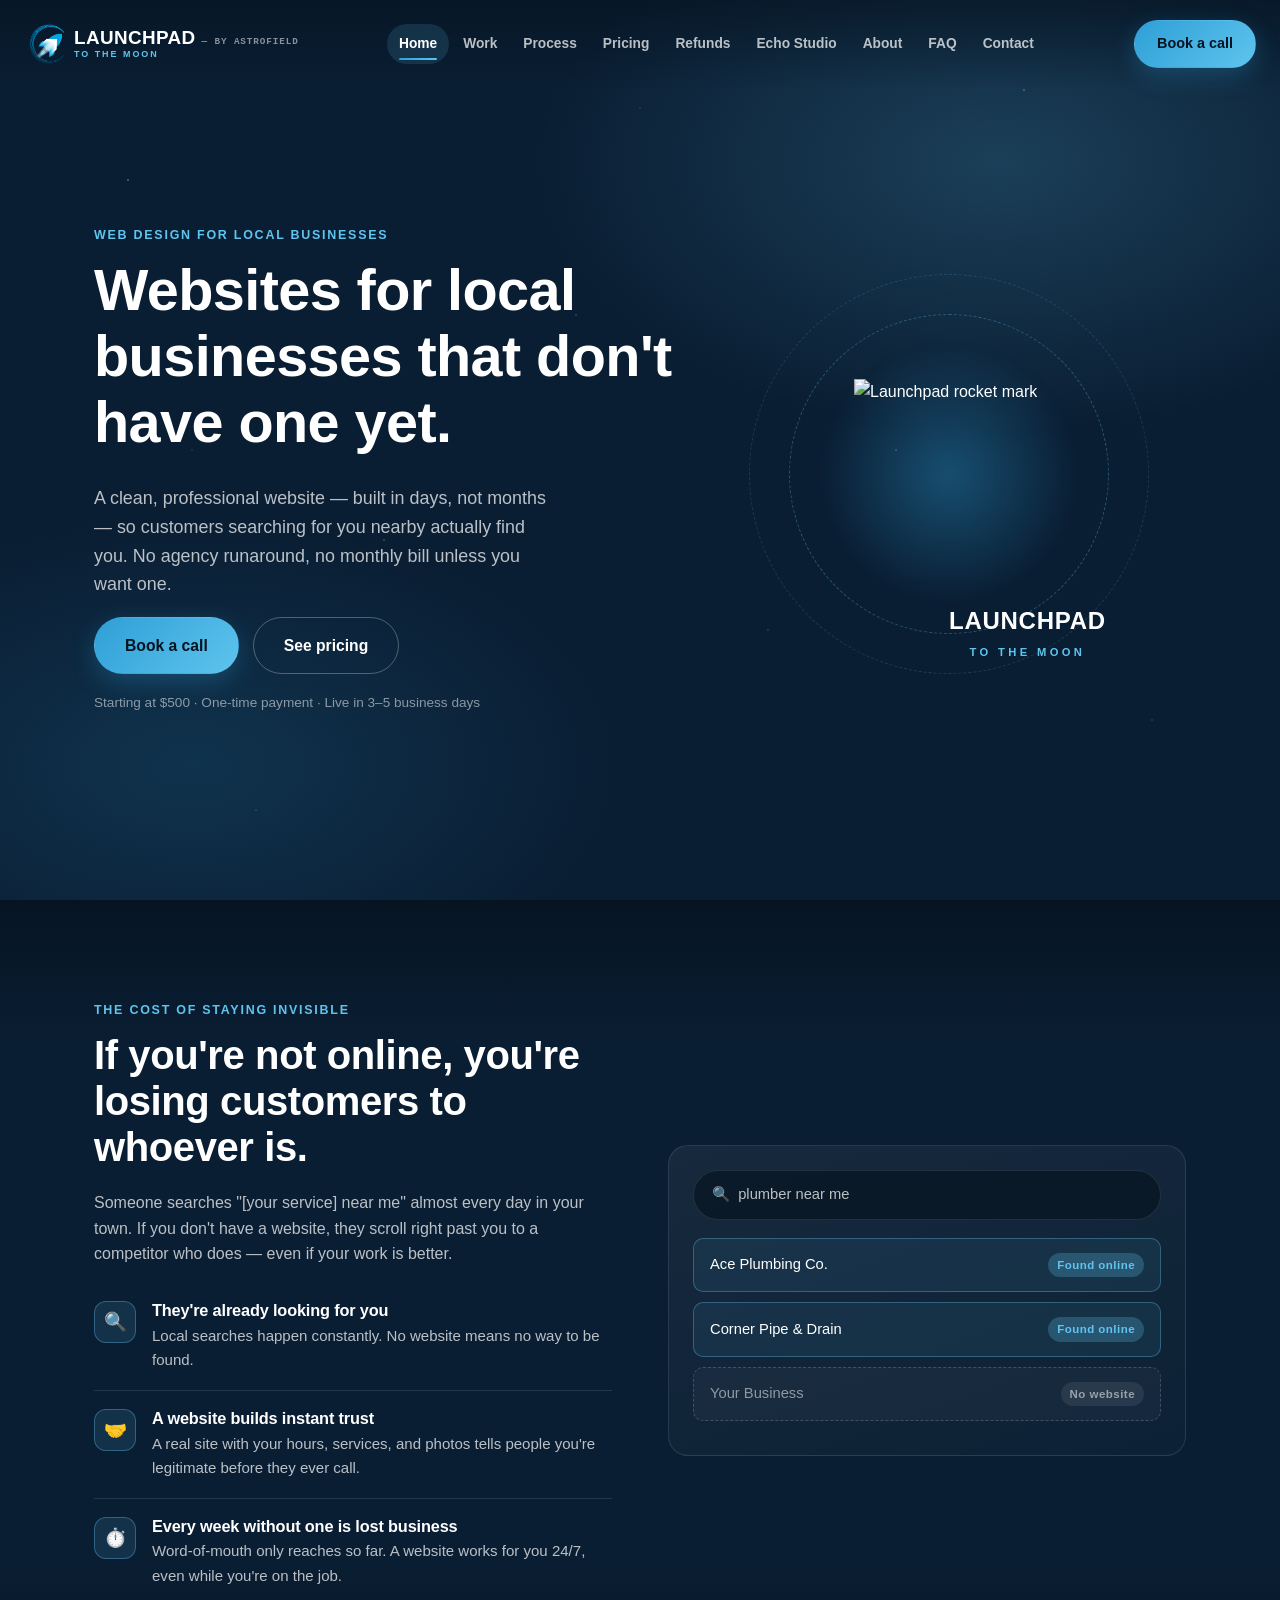
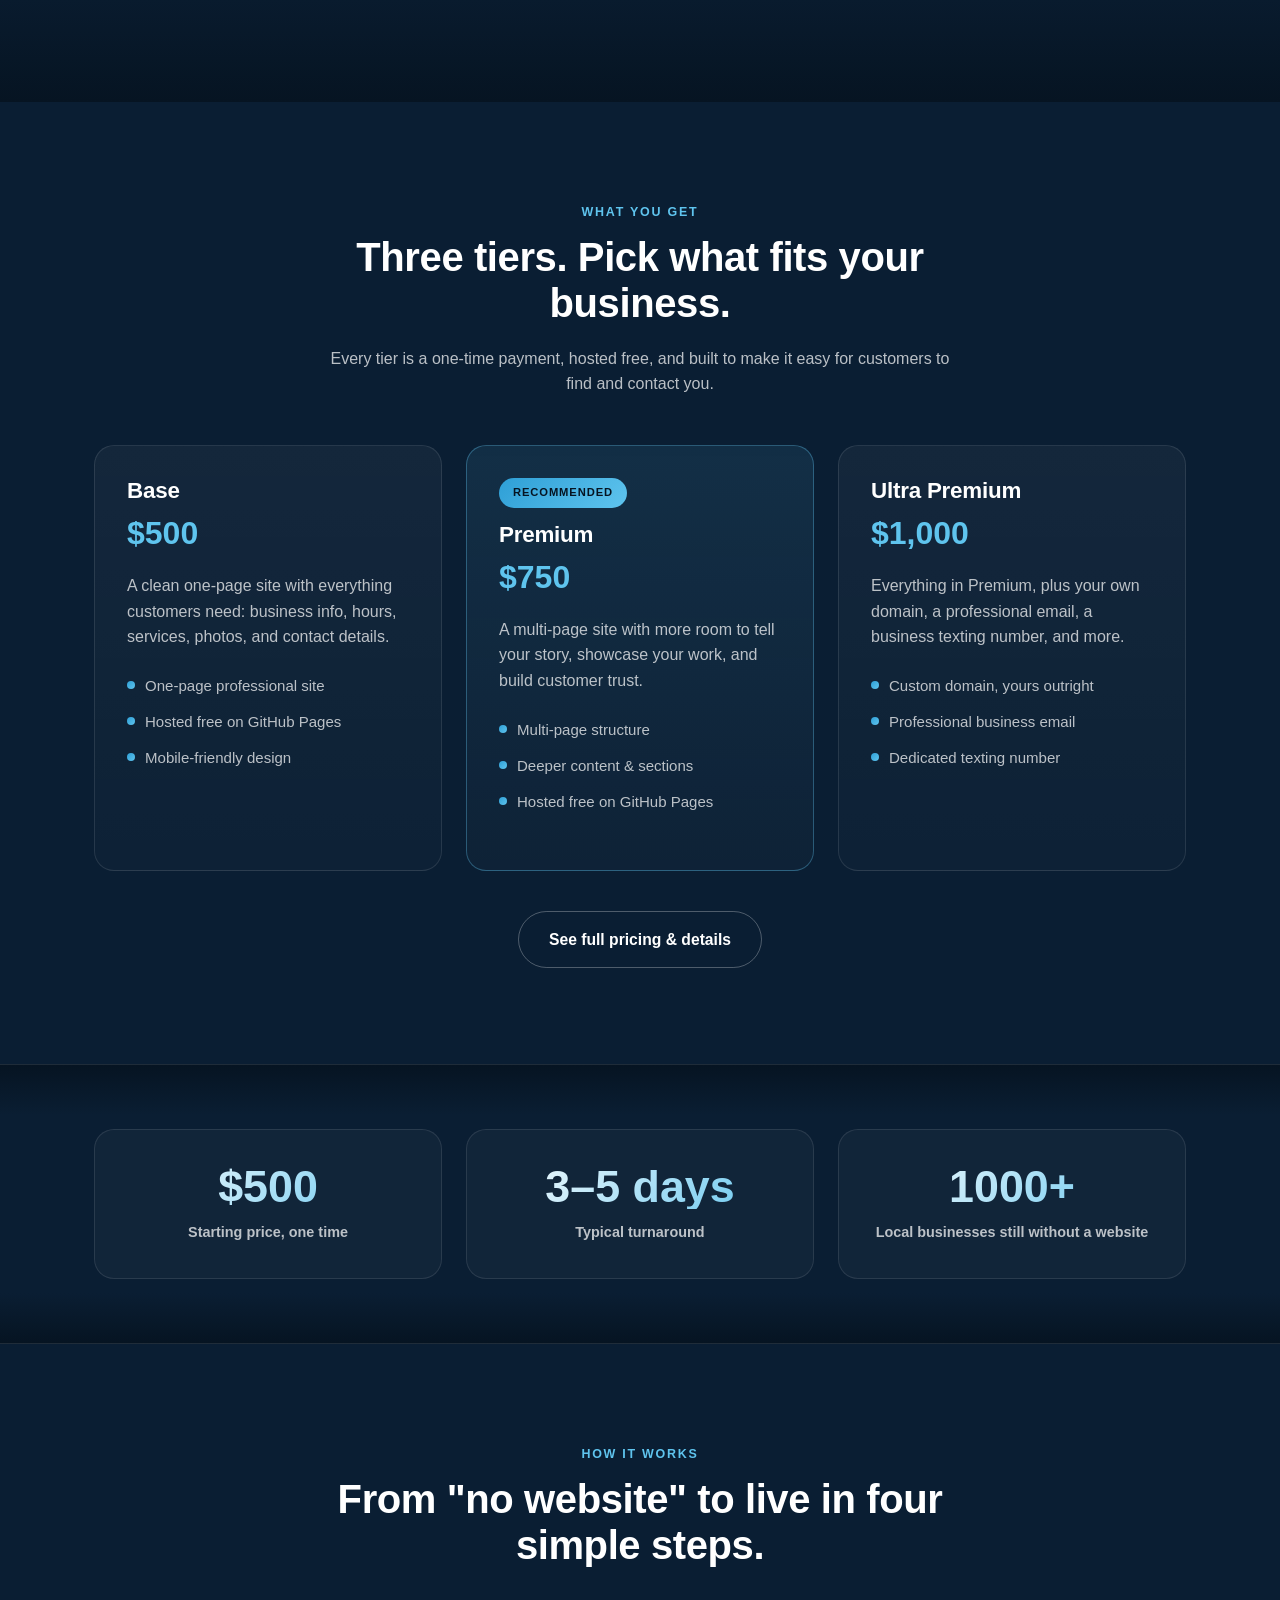
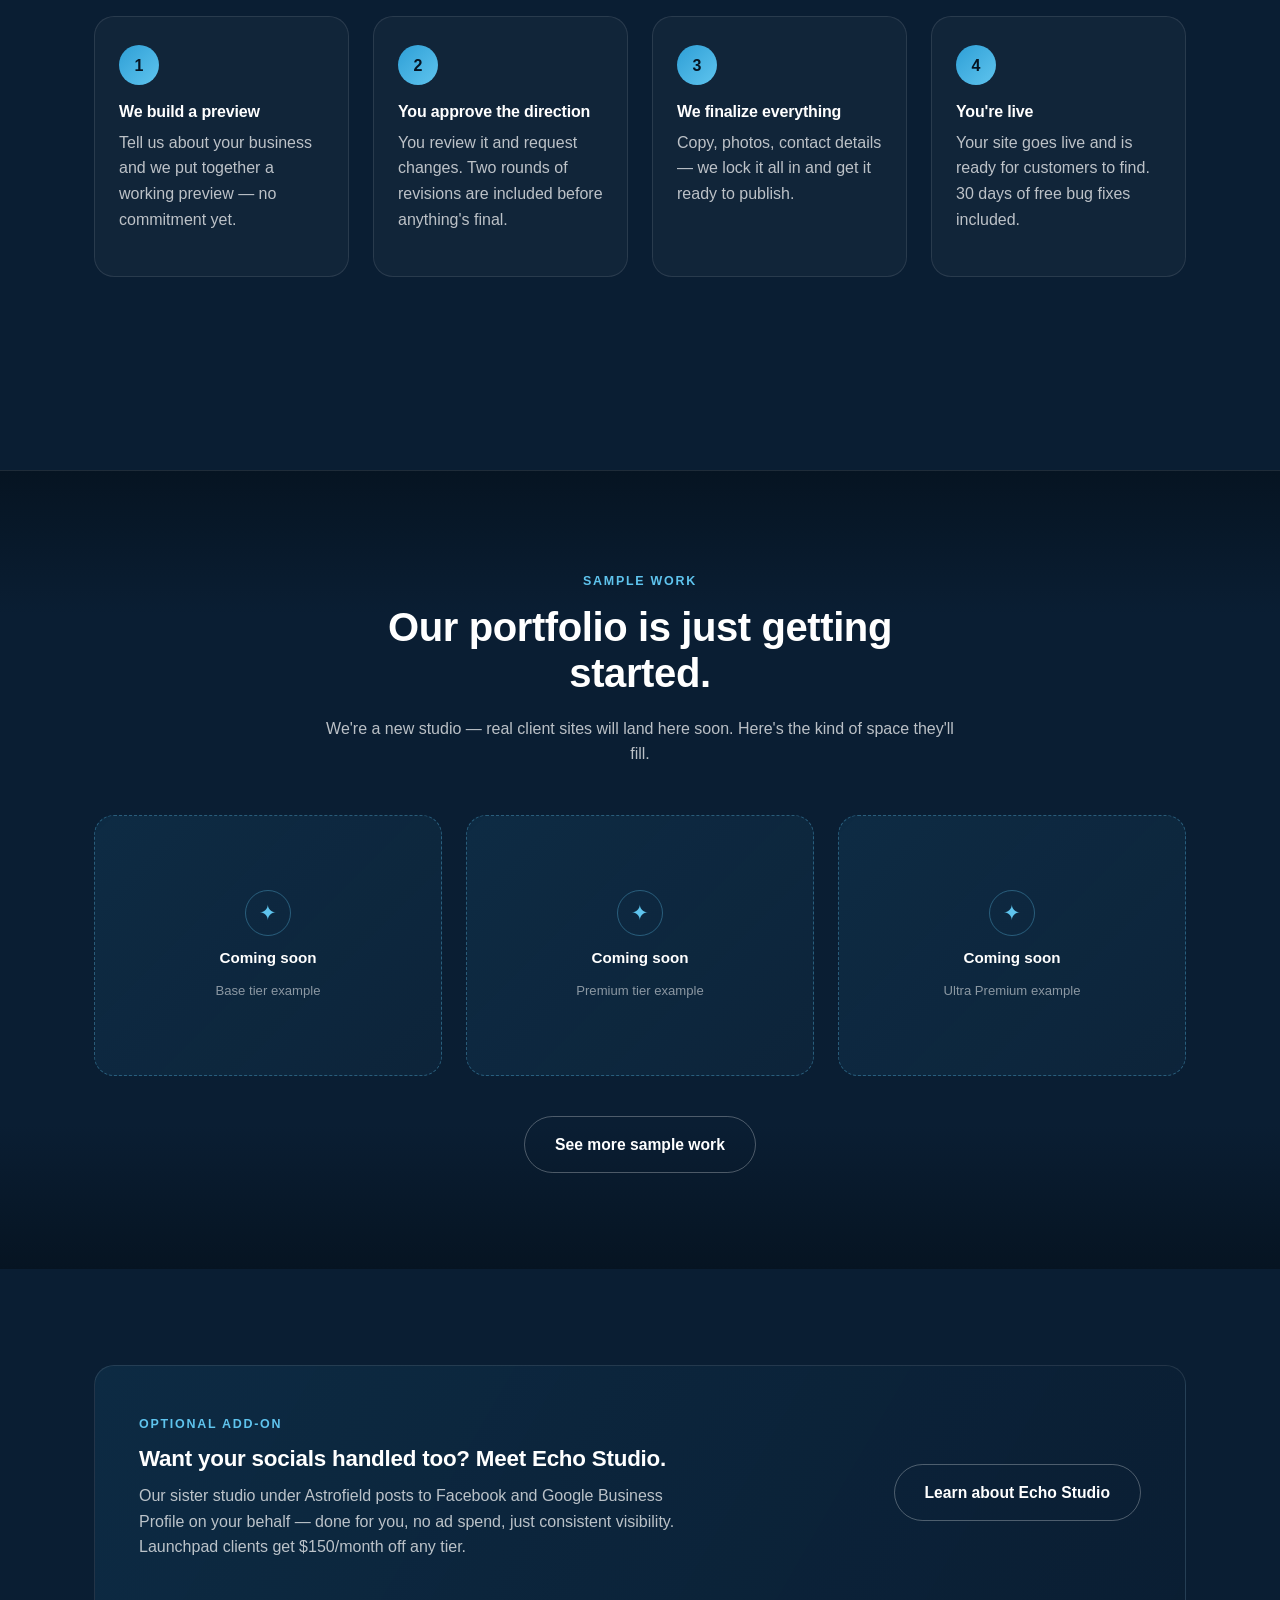
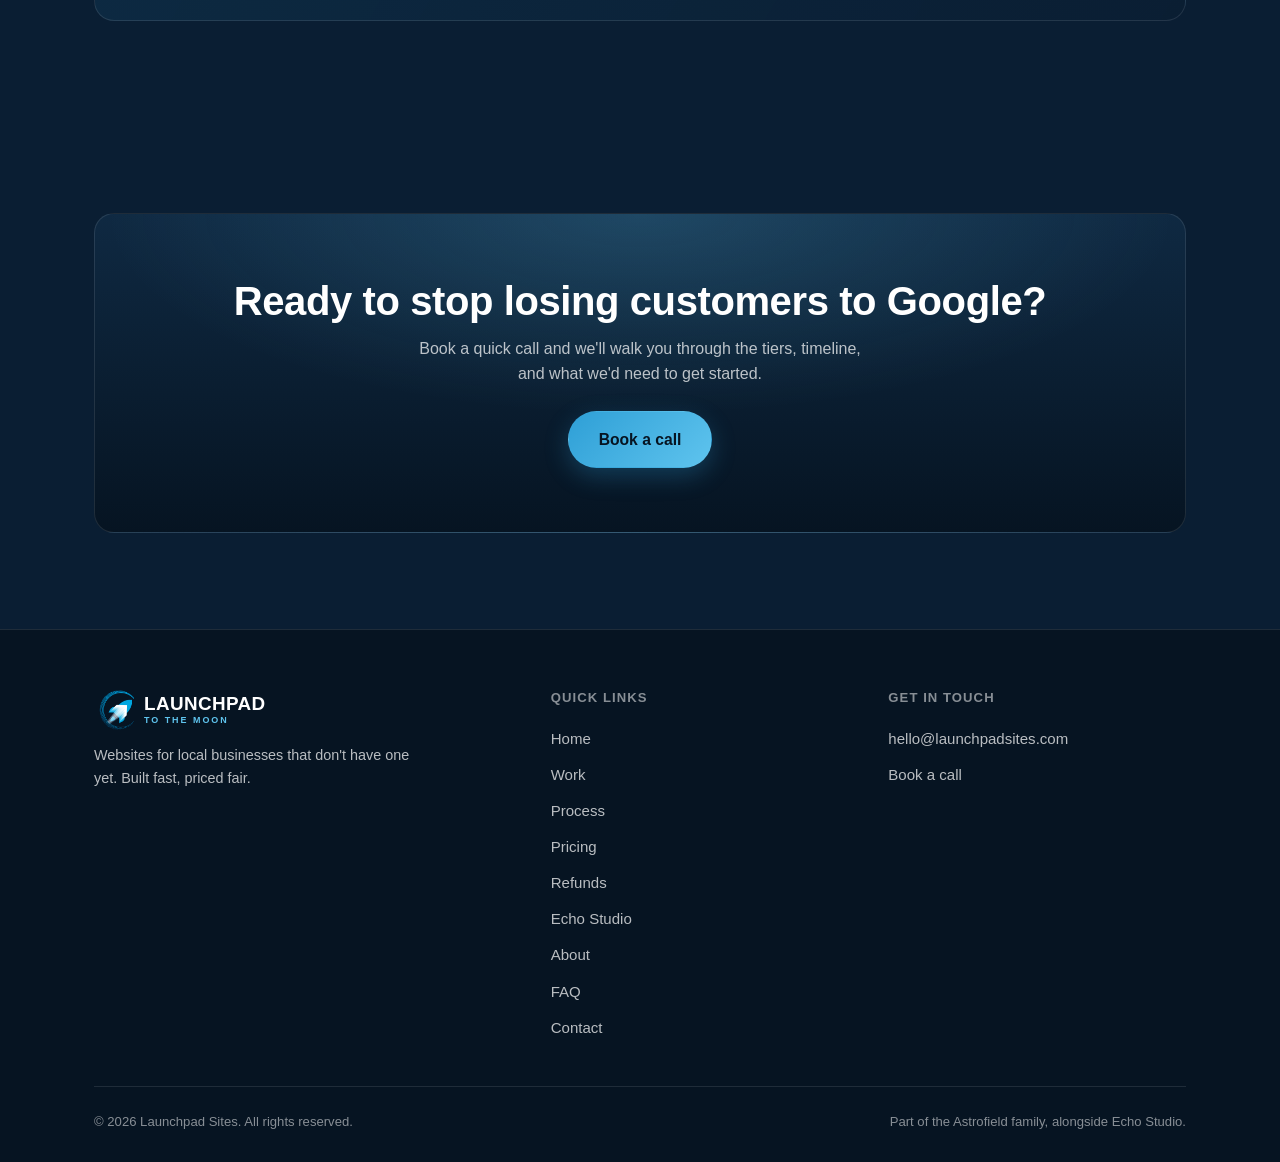
==== index.html @ 908a43fc "Add files via upload" ====
<!DOCTYPE html>
<html lang="en">
<head>
<meta charset="UTF-8">
<meta name="viewport" content="width=device-width, initial-scale=1.0">
<title>Launchpad Sites</title>
<meta name="description" content="Launchpad Sites builds fast, professional websites for local businesses that don't have one yet. Starting at $500, live in 3-5 business days.">
<meta name="theme-color" content="#0A1E33">
<link rel="icon" type="image/png" sizes="32x32" href="[data-uri]">
<link rel="icon" type="image/png" sizes="16x16" href="[data-uri]">
<link rel="apple-touch-icon" href="[data-uri]">
<style>
/* ==========================================================================
   Launchpad Sites — shared stylesheet
   Vanilla CSS, no build step. Loaded on every page.
   ========================================================================== */

/* ---------- Reset ---------- */
*,
*::before,
*::after { box-sizing: border-box; }

html {
  scroll-behavior: smooth;
}

body {
  margin: 0;
}

img { max-width: 100%; display: block; }

a { color: inherit; text-decoration: none; }

ul { list-style: none; margin: 0; padding: 0; }

button { font: inherit; }

/* ---------- Design tokens ---------- */
:root {
  --navy: #0A1E33;
  --navy-deep: #061422;
  --navy-raised: #0F2942;
  --navy-card: #102b47;
  --blue: #2E9FD6;
  --cyan: #5FC4EE;
  --white: #FFFFFF;
  --ink-muted: rgba(255, 255, 255, 0.72);
  --ink-faint: rgba(255, 255, 255, 0.52);
  --border-soft: rgba(255, 255, 255, 0.10);
  --border-accent: rgba(95, 196, 238, 0.35);

  --font-stack: -apple-system, BlinkMacSystemFont, "Segoe UI", Roboto, Helvetica, Arial, sans-serif;

  --container: 1140px;
  --radius-lg: 20px;
  --radius-md: 14px;
  --radius-sm: 10px;

  --ease: cubic-bezier(0.22, 1, 0.36, 1);
  --nav-h: 88px;
  --nav-h-scrolled: 62px;
}

/* ---------- Base ---------- */
body {
  font-family: var(--font-stack);
  background: var(--navy);
  color: var(--white);
  line-height: 1.6;
  -webkit-font-smoothing: antialiased;
  overflow-x: hidden;
}

h1, h2, h3, h4 {
  font-weight: 800;
  line-height: 1.15;
  margin: 0 0 0.5em;
  letter-spacing: -0.01em;
}

h1 { font-size: clamp(2.2rem, 5vw, 3.6rem); }
h2 { font-size: clamp(1.7rem, 3.4vw, 2.5rem); }
h3 { font-size: clamp(1.15rem, 2vw, 1.4rem); }

p { margin: 0 0 1em; color: var(--ink-muted); }

.eyebrow {
  display: inline-block;
  font-size: 0.78rem;
  font-weight: 700;
  letter-spacing: 0.14em;
  text-transform: uppercase;
  color: var(--cyan);
  margin-bottom: 0.9em;
}

.container {
  max-width: var(--container);
  margin: 0 auto;
  padding: 0 24px;
}

section { position: relative; }

.section {
  padding: 96px 0;
}

.section-tight { padding: 64px 0; }

.section-head {
  max-width: 640px;
  margin: 0 0 48px;
}

.section-head.center {
  margin-left: auto;
  margin-right: auto;
  text-align: center;
}

.section-head p:last-child { margin-bottom: 0; }

/* Alternating panel tint so pages read as distinct sections without hard lines */
.panel-raised {
  background: linear-gradient(180deg, var(--navy-deep), var(--navy) 18%, var(--navy) 82%, var(--navy-deep));
}

.panel-line-top { border-top: 1px solid var(--border-soft); }
.panel-line-bottom { border-bottom: 1px solid var(--border-soft); }

/* ---------- Buttons ---------- */
.btn {
  display: inline-flex;
  align-items: center;
  justify-content: center;
  gap: 8px;
  padding: 15px 30px;
  border-radius: 999px;
  font-weight: 700;
  font-size: 0.98rem;
  border: 1px solid transparent;
  cursor: pointer;
  transition: transform 0.35s var(--ease), box-shadow 0.35s var(--ease), background 0.35s var(--ease), border-color 0.35s var(--ease);
  white-space: nowrap;
}

.btn-primary {
  background: linear-gradient(135deg, var(--blue), var(--cyan));
  color: var(--navy-deep);
  box-shadow: 0 8px 24px rgba(46, 159, 214, 0.28);
}

.btn-primary:hover,
.btn-primary:focus-visible {
  transform: translateY(-3px);
  box-shadow: 0 14px 34px rgba(95, 196, 238, 0.42);
}

.btn-outline {
  background: transparent;
  color: var(--white);
  border-color: rgba(255, 255, 255, 0.28);
}

.btn-outline:hover,
.btn-outline:focus-visible {
  border-color: var(--cyan);
  background: rgba(95, 196, 238, 0.08);
  transform: translateY(-3px);
}

.btn-block { width: 100%; }

.btn-sm { padding: 11px 22px; font-size: 0.9rem; }

/* ---------- Header / Nav ---------- */
.site-header {
  position: fixed;
  top: 0;
  left: 0;
  right: 0;
  z-index: 1000;
  height: var(--nav-h);
  display: flex;
  align-items: center;
  background: linear-gradient(180deg, rgba(6, 20, 34, 0.65), rgba(6, 20, 34, 0));
  transition: height 0.35s var(--ease), background 0.35s var(--ease), box-shadow 0.35s var(--ease), backdrop-filter 0.35s var(--ease);
}

.site-header.is-scrolled {
  height: var(--nav-h-scrolled);
  background: rgba(6, 18, 32, 0.86);
  backdrop-filter: blur(14px) saturate(140%);
  -webkit-backdrop-filter: blur(14px) saturate(140%);
  box-shadow: 0 8px 30px rgba(0, 0, 0, 0.35);
  border-bottom: 1px solid var(--border-soft);
}

.nav-inner {
  width: 100%;
  max-width: 1360px;
  margin: 0 auto;
  padding: 0 24px;
  display: flex;
  align-items: center;
  justify-content: space-between;
  gap: 18px;
}

.brand {
  display: flex;
  align-items: center;
  gap: 10px;
  flex-shrink: 0;
}

.brand-mark {
  width: 40px;
  height: 40px;
  transition: transform 0.35s var(--ease);
}

.site-header.is-scrolled .brand-mark { width: 34px; height: 34px; }

.brand-word {
  display: flex;
  flex-direction: column;
  line-height: 1;
}

.brand-word .word {
  font-weight: 800;
  font-size: 1.18rem;
  letter-spacing: 0.02em;
  color: var(--white);
}

.word-row {
  display: flex;
  align-items: baseline;
  gap: 6px;
}

.parent-label {
  font-family: ui-monospace, SFMono-Regular, Menlo, Consolas, "Liberation Mono", monospace;
  font-size: 0.58rem;
  font-weight: 600;
  letter-spacing: 0.1em;
  text-transform: uppercase;
  color: var(--ink-faint);
  white-space: nowrap;
}

.brand-word .tag {
  font-size: 0.56rem;
  font-weight: 700;
  letter-spacing: 0.22em;
  color: var(--cyan);
  margin-top: 3px;
}

.nav-links {
  display: flex;
  align-items: center;
  gap: 2px;
  flex-shrink: 0;
}

.nav-links a {
  position: relative;
  padding: 9px 12px;
  font-size: 0.86rem;
  font-weight: 600;
  color: var(--ink-muted);
  border-radius: 999px;
  white-space: nowrap;
  transition: color 0.25s var(--ease), background 0.25s var(--ease);
}

.nav-links a:hover { color: var(--white); background: rgba(255, 255, 255, 0.06); }

.nav-links a.active {
  color: var(--white);
  background: rgba(95, 196, 238, 0.14);
}

.nav-links a.active::after {
  content: "";
  position: absolute;
  left: 12px;
  right: 12px;
  bottom: 4px;
  height: 2px;
  border-radius: 2px;
  background: linear-gradient(90deg, var(--blue), var(--cyan));
}

.nav-cta { display: flex; align-items: center; gap: 14px; flex-shrink: 0; }

.nav-links .nav-book { display: none; }

.nav-toggle {
  display: none;
  flex-direction: column;
  justify-content: center;
  gap: 5px;
  width: 42px;
  height: 42px;
  border-radius: 10px;
  border: 1px solid var(--border-soft);
  background: rgba(255, 255, 255, 0.04);
}

.nav-toggle span {
  display: block;
  height: 2px;
  width: 20px;
  margin: 0 auto;
  background: var(--white);
  border-radius: 2px;
  transition: transform 0.3s var(--ease), opacity 0.3s var(--ease);
}

.nav-toggle.is-open span:nth-child(1) { transform: translateY(7px) rotate(45deg); }
.nav-toggle.is-open span:nth-child(2) { opacity: 0; }
.nav-toggle.is-open span:nth-child(3) { transform: translateY(-7px) rotate(-45deg); }

/*
 * Inline nav vs. hamburger is decided at runtime by main.js, which measures
 * whether the nine links + CTA actually fit next to the logo (rather than a
 * guessed viewport-width breakpoint, since that varies with real font
 * metrics, zoom, and OS). JS toggles this class on <body> based on that
 * measurement.
 */
body.nav-compact .nav-toggle { display: flex; }

body.nav-compact .nav-links {
  position: fixed;
  top: var(--nav-h-scrolled);
  left: 16px;
  right: 16px;
  flex-direction: column;
  align-items: stretch;
  background: rgba(8, 22, 38, 0.97);
  backdrop-filter: blur(14px);
  border: 1px solid var(--border-soft);
  border-radius: var(--radius-md);
  padding: 10px;
  gap: 2px;
  opacity: 0;
  transform: translateY(-10px);
  pointer-events: none;
  max-height: calc(100vh - var(--nav-h-scrolled) - 32px);
  overflow-y: auto;
  transition: opacity 0.3s var(--ease), transform 0.3s var(--ease);
}

body.nav-compact .nav-links.is-open {
  opacity: 1;
  transform: translateY(0);
  pointer-events: auto;
}

body.nav-compact .nav-links a { padding: 14px 16px; font-size: 0.98rem; white-space: normal; }
body.nav-compact .nav-links .nav-book { display: flex; margin-top: 6px; }

body.nav-compact .nav-cta .btn-primary.desktop-only { display: none; }

body.nav-compact .hero { padding-top: calc(var(--nav-h-scrolled) + 46px); }
body.nav-compact .es-hero { padding-top: calc(var(--nav-h-scrolled) + 46px); }

/* ---------- Hero ---------- */
.hero {
  position: relative;
  min-height: 100vh;
  display: flex;
  align-items: center;
  padding: calc(var(--nav-h) + 40px) 0 80px;
  overflow: hidden;
  background:
    radial-gradient(ellipse 60% 50% at 78% 18%, rgba(95, 196, 238, 0.20), transparent 60%),
    radial-gradient(ellipse 55% 45% at 15% 85%, rgba(46, 159, 214, 0.16), transparent 60%),
    var(--navy);
}

.hero-stars {
  position: absolute;
  inset: 0;
  z-index: 0;
  background-image:
    radial-gradient(1.5px 1.5px at 10% 20%, rgba(255,255,255,0.55), transparent),
    radial-gradient(1.5px 1.5px at 80% 10%, rgba(255,255,255,0.45), transparent),
    radial-gradient(1px 1px at 60% 70%, rgba(255,255,255,0.4), transparent),
    radial-gradient(1.5px 1.5px at 30% 60%, rgba(255,255,255,0.35), transparent),
    radial-gradient(1px 1px at 90% 80%, rgba(255,255,255,0.4), transparent),
    radial-gradient(1.5px 1.5px at 45% 35%, rgba(255,255,255,0.3), transparent),
    radial-gradient(1px 1px at 20% 90%, rgba(255,255,255,0.4), transparent),
    radial-gradient(1px 1px at 50% 12%, rgba(255,255,255,0.35), transparent),
    radial-gradient(1.5px 1.5px at 70% 50%, rgba(255,255,255,0.4), transparent),
    radial-gradient(1px 1px at 15% 50%, rgba(255,255,255,0.3), transparent);
  background-repeat: no-repeat;
  opacity: 0.8;
}

.hero-grid {
  position: relative;
  z-index: 1;
  display: grid;
  grid-template-columns: 1.1fr 0.9fr;
  align-items: center;
  gap: 40px;
}

.hero-copy .eyebrow { opacity: 0; animation: fadeUp 0.7s var(--ease) 1.05s forwards; }
.hero-copy h1 { opacity: 0; animation: fadeUp 0.8s var(--ease) 1.15s forwards; }
.hero-copy .hero-sub { opacity: 0; animation: fadeUp 0.8s var(--ease) 1.3s forwards; }
.hero-copy .hero-ctas { opacity: 0; animation: fadeUp 0.8s var(--ease) 1.45s forwards; }
.hero-copy .hero-microcopy { opacity: 0; animation: fadeUp 0.8s var(--ease) 1.6s forwards; }

.hero-sub {
  font-size: 1.12rem;
  max-width: 46ch;
}

.hero-ctas {
  display: flex;
  flex-wrap: wrap;
  gap: 14px;
  margin-top: 10px;
}

.hero-microcopy {
  margin-top: 18px;
  font-size: 0.85rem;
  color: var(--ink-faint);
}

/* Rocket launch stage */
.hero-visual {
  position: relative;
  height: 420px;
  display: flex;
  align-items: center;
  justify-content: center;
}

.launch-ring {
  position: absolute;
  width: 320px;
  height: 320px;
  border-radius: 50%;
  border: 1px dashed var(--border-accent);
  opacity: 0;
  animation: ringIn 1s var(--ease) 0.3s forwards;
}

.launch-ring.ring-2 {
  width: 400px;
  height: 400px;
  border-color: rgba(95, 196, 238, 0.18);
  animation-delay: 0.45s;
}

.launch-glow {
  position: absolute;
  width: 260px;
  height: 260px;
  border-radius: 50%;
  background: radial-gradient(circle, rgba(46, 159, 214, 0.38), transparent 70%);
  filter: blur(6px);
  opacity: 0;
  animation: fadeIn 1.2s var(--ease) 0.4s forwards;
}

.rocket-mark {
  position: relative;
  width: 190px;
  height: 190px;
  transform: translate(-120px, 160px) rotate(-55deg) scale(0.7);
  opacity: 0;
  animation: launch 1.15s var(--ease) 0.35s forwards;
  will-change: transform;
}

.hero-wordmark {
  position: absolute;
  bottom: 22px;
  left: 50%;
  transform: translateX(-50%) translateY(10px);
  text-align: center;
  opacity: 0;
  animation: fadeUp 0.7s var(--ease) 1.35s forwards;
}

.hero-wordmark .word {
  display: block;
  font-weight: 800;
  font-size: 1.5rem;
  letter-spacing: 0.03em;
  color: var(--white);
}

.hero-wordmark .tag {
  display: block;
  font-size: 0.7rem;
  font-weight: 700;
  letter-spacing: 0.3em;
  color: var(--cyan);
  margin-top: 4px;
}

@keyframes launch {
  0% {
    transform: translate(-130px, 180px) rotate(-58deg) scale(0.65);
    opacity: 0;
  }
  55% {
    opacity: 1;
  }
  100% {
    transform: translate(0, 0) rotate(0deg) scale(1);
    opacity: 1;
  }
}

@keyframes ringIn {
  from { opacity: 0; transform: scale(0.8); }
  to { opacity: 1; transform: scale(1); }
}

@keyframes fadeIn {
  from { opacity: 0; }
  to { opacity: 1; }
}

@keyframes fadeUp {
  from { opacity: 0; transform: translateY(16px); }
  to { opacity: 1; transform: translateY(0); }
}

/* ---------- Scroll reveal ---------- */
.reveal {
  opacity: 0;
  transform: translateY(28px);
  transition: opacity 0.7s var(--ease), transform 0.7s var(--ease);
}

.reveal.is-visible {
  opacity: 1;
  transform: translateY(0);
}

.reveal-stagger.is-visible .reveal-item {
  transition-delay: calc(var(--i, 0) * 90ms);
}

/* ---------- Cards: generic ---------- */
.card {
  background: linear-gradient(180deg, rgba(255,255,255,0.045), rgba(255,255,255,0.015));
  border: 1px solid var(--border-soft);
  border-radius: var(--radius-lg);
  padding: 32px;
  transition: transform 0.4s var(--ease), border-color 0.4s var(--ease), box-shadow 0.4s var(--ease);
}

.card:hover {
  transform: translateY(-6px);
  border-color: var(--border-accent);
  box-shadow: 0 20px 46px rgba(4, 12, 22, 0.5);
}

/* ---------- Problem / value section ---------- */
.split {
  display: grid;
  grid-template-columns: 1fr 1fr;
  gap: 56px;
  align-items: center;
}

.stat-strip {
  display: grid;
  grid-template-columns: repeat(3, 1fr);
  gap: 24px;
}

.stat-box {
  text-align: center;
  padding: 34px 20px;
  border-radius: var(--radius-lg);
  border: 1px solid var(--border-soft);
  background: rgba(255, 255, 255, 0.03);
}

.stat-num {
  font-size: clamp(2rem, 4vw, 2.8rem);
  font-weight: 800;
  background: linear-gradient(135deg, var(--white), var(--cyan));
  -webkit-background-clip: text;
  background-clip: text;
  color: transparent;
  display: block;
  line-height: 1;
  margin-bottom: 10px;
}

.stat-label {
  font-size: 0.9rem;
  color: var(--ink-muted);
  font-weight: 600;
}

/* ---------- Tier preview cards (home) ---------- */
.tier-grid {
  display: grid;
  grid-template-columns: repeat(3, 1fr);
  gap: 24px;
}

.tier-card h3 { margin-bottom: 4px; }

.tier-price {
  font-size: 2rem;
  font-weight: 800;
  color: var(--cyan);
  margin-bottom: 14px;
}

.tier-price span {
  font-size: 0.9rem;
  color: var(--ink-faint);
  font-weight: 600;
}

.tier-card ul { margin: 18px 0; }

.tier-card li {
  display: flex;
  gap: 10px;
  align-items: flex-start;
  padding: 6px 0;
  color: var(--ink-muted);
  font-size: 0.94rem;
}

.tier-card li::before {
  content: "";
  flex-shrink: 0;
  width: 8px;
  height: 8px;
  margin-top: 7px;
  border-radius: 50%;
  background: linear-gradient(135deg, var(--blue), var(--cyan));
}

.tier-card.featured {
  border-color: var(--border-accent);
  background: linear-gradient(180deg, rgba(95, 196, 238, 0.10), rgba(255,255,255,0.02));
  position: relative;
}

.badge {
  display: inline-block;
  font-size: 0.7rem;
  font-weight: 800;
  letter-spacing: 0.08em;
  text-transform: uppercase;
  padding: 6px 14px;
  border-radius: 999px;
  background: linear-gradient(135deg, var(--blue), var(--cyan));
  color: var(--navy-deep);
  margin-bottom: 14px;
}

/* ---------- How it works / steps ---------- */
.steps {
  display: grid;
  grid-template-columns: repeat(4, 1fr);
  gap: 24px;
  counter-reset: step;
}

.step {
  padding: 28px 24px;
  border-radius: var(--radius-lg);
  border: 1px solid var(--border-soft);
  background: rgba(255,255,255,0.03);
  position: relative;
}

.step-num {
  width: 40px;
  height: 40px;
  border-radius: 50%;
  display: flex;
  align-items: center;
  justify-content: center;
  font-weight: 800;
  font-size: 1rem;
  background: linear-gradient(135deg, var(--blue), var(--cyan));
  color: var(--navy-deep);
  margin-bottom: 18px;
}

/* ---------- Portfolio placeholders ---------- */
.portfolio-grid {
  display: grid;
  grid-template-columns: repeat(3, 1fr);
  gap: 24px;
}

.portfolio-card {
  aspect-ratio: 4 / 3;
  border-radius: var(--radius-lg);
  border: 1px dashed var(--border-accent);
  background:
    linear-gradient(135deg, rgba(46,159,214,0.10), rgba(95,196,238,0.04));
  display: flex;
  flex-direction: column;
  align-items: center;
  justify-content: center;
  gap: 10px;
  text-align: center;
  color: var(--ink-faint);
  padding: 20px;
}

.portfolio-card .ph-icon {
  width: 46px;
  height: 46px;
  border-radius: 50%;
  border: 1px solid var(--border-accent);
  display: flex;
  align-items: center;
  justify-content: center;
  font-size: 1.3rem;
  color: var(--cyan);
}

.portfolio-card strong { color: var(--white); font-size: 0.95rem; }
.portfolio-card span { font-size: 0.82rem; }

/* ---------- Echo Studio teaser ---------- */
.teaser {
  border-radius: var(--radius-lg);
  border: 1px solid var(--border-soft);
  background: linear-gradient(120deg, rgba(46,159,214,0.10), rgba(10,30,51,0.2));
  padding: 44px;
  display: flex;
  align-items: center;
  justify-content: space-between;
  gap: 30px;
  flex-wrap: wrap;
}

.teaser-text { max-width: 560px; }

/* ---------- Final CTA banner ---------- */
.cta-banner {
  border-radius: var(--radius-lg);
  padding: 64px 40px;
  text-align: center;
  background:
    radial-gradient(ellipse 70% 90% at 50% 0%, rgba(95, 196, 238, 0.20), transparent 70%),
    linear-gradient(180deg, var(--navy-raised), var(--navy-deep));
  border: 1px solid var(--border-soft);
}

.cta-banner h2 { margin-bottom: 12px; }
.cta-banner p { max-width: 50ch; margin-left: auto; margin-right: auto; }

/* ---------- Footer ---------- */
.site-footer {
  background: var(--navy-deep);
  border-top: 1px solid var(--border-soft);
  padding: 60px 0 30px;
}

.footer-grid {
  display: grid;
  grid-template-columns: 1.4fr 1fr 1fr;
  gap: 40px;
  padding-bottom: 40px;
}

.footer-brand { display: flex; flex-direction: column; gap: 14px; max-width: 320px; }

.footer-brand .brand { align-items: center; }

.footer-brand p { font-size: 0.9rem; }

.footer-col h4 {
  font-size: 0.82rem;
  letter-spacing: 0.08em;
  text-transform: uppercase;
  color: var(--ink-faint);
  margin-bottom: 16px;
}

.footer-col a,
.footer-col address {
  display: block;
  font-style: normal;
  color: var(--ink-muted);
  font-size: 0.94rem;
  padding: 6px 0;
  transition: color 0.25s var(--ease);
}

.footer-col a:hover { color: var(--cyan); }

.footer-bottom {
  border-top: 1px solid var(--border-soft);
  padding-top: 24px;
  display: flex;
  justify-content: space-between;
  flex-wrap: wrap;
  gap: 10px;
  font-size: 0.82rem;
  color: var(--ink-faint);
}

/* ---------- Page transition ---------- */
body {
  opacity: 0;
  transform: translateY(8px);
}

body.page-ready {
  animation: pageIn 0.55s var(--ease) forwards;
}

body.page-exit {
  animation: pageOut 0.28s var(--ease) forwards;
}

@keyframes pageIn {
  to { opacity: 1; transform: translateY(0); }
}

@keyframes pageOut {
  to { opacity: 0; transform: translateY(-8px); }
}

/* ---------- Problem / icon rows ---------- */
.icon-row {
  display: flex;
  gap: 16px;
  padding: 18px 0;
  border-bottom: 1px solid var(--border-soft);
}

.icon-row:last-child { border-bottom: none; }

.icon-badge {
  flex-shrink: 0;
  width: 42px;
  height: 42px;
  border-radius: 12px;
  background: rgba(95, 196, 238, 0.12);
  border: 1px solid var(--border-accent);
  display: flex;
  align-items: center;
  justify-content: center;
  font-size: 1.15rem;
}

.icon-row h4 {
  margin: 0 0 4px;
  font-size: 1.02rem;
  font-weight: 700;
}

.icon-row p { margin: 0; font-size: 0.94rem; }

.mock-search {
  border-radius: var(--radius-lg);
  border: 1px solid var(--border-soft);
  background: linear-gradient(160deg, rgba(255,255,255,0.05), rgba(255,255,255,0.015));
  padding: 24px;
}

.mock-search .bar {
  display: flex;
  align-items: center;
  gap: 10px;
  background: rgba(6, 20, 34, 0.7);
  border: 1px solid var(--border-soft);
  border-radius: 999px;
  padding: 12px 18px;
  font-size: 0.92rem;
  color: var(--ink-muted);
  margin-bottom: 18px;
}

.mock-result {
  display: flex;
  justify-content: space-between;
  align-items: center;
  padding: 14px 16px;
  border-radius: var(--radius-sm);
  margin-bottom: 10px;
  font-size: 0.92rem;
}

.mock-result.found {
  background: rgba(95, 196, 238, 0.08);
  border: 1px solid var(--border-accent);
}

.mock-result.missing {
  background: rgba(255, 255, 255, 0.03);
  border: 1px dashed rgba(255, 255, 255, 0.18);
  color: var(--ink-faint);
}

.mock-tag {
  font-size: 0.72rem;
  font-weight: 700;
  letter-spacing: 0.04em;
  padding: 3px 9px;
  border-radius: 999px;
}

.mock-tag.yes { background: rgba(95, 196, 238, 0.25); color: var(--cyan); }
.mock-tag.no { background: rgba(255, 255, 255, 0.08); color: var(--ink-faint); }

/* ---------- Pricing page ---------- */
.pricing-grid {
  display: grid;
  grid-template-columns: repeat(3, 1fr);
  gap: 28px;
  align-items: stretch;
}

.price-card {
  display: flex;
  flex-direction: column;
  padding: 38px 30px;
}

.price-card.featured { transform: scale(1.03); }
.price-card.featured:hover { transform: scale(1.03) translateY(-6px); }

.price-head { margin-bottom: 20px; }

.price-amount {
  font-size: 2.6rem;
  font-weight: 800;
  color: var(--white);
  margin: 6px 0 2px;
}

.price-amount span {
  font-size: 0.95rem;
  color: var(--ink-faint);
  font-weight: 600;
}

.price-desc { font-size: 0.94rem; margin-bottom: 0; }

.price-card ul { flex-grow: 1; margin: 22px 0; }

.price-card li {
  display: flex;
  gap: 10px;
  align-items: flex-start;
  padding: 8px 0;
  font-size: 0.94rem;
  color: var(--ink-muted);
}

.price-card li::before {
  content: "\2713";
  flex-shrink: 0;
  width: 20px;
  height: 20px;
  border-radius: 50%;
  background: rgba(95, 196, 238, 0.16);
  color: var(--cyan);
  font-size: 0.72rem;
  font-weight: 800;
  display: flex;
  align-items: center;
  justify-content: center;
  margin-top: 1px;
}

.price-card li.sub {
  padding-left: 30px;
  font-size: 0.87rem;
  color: var(--ink-faint);
}

.price-card li.sub::before { content: none; }

.price-note {
  text-align: center;
  font-size: 0.98rem;
  color: var(--ink-muted);
  max-width: 60ch;
  margin: 56px auto 0;
  padding: 20px 26px;
  border-radius: var(--radius-md);
  border: 1px solid var(--border-soft);
  background: rgba(255, 255, 255, 0.03);
}

.policy-grid {
  display: grid;
  grid-template-columns: repeat(3, 1fr);
  gap: 24px;
  margin-top: 24px;
}

.policy-box {
  border-radius: var(--radius-md);
  border: 1px solid var(--border-soft);
  background: rgba(255, 255, 255, 0.03);
  padding: 24px;
  text-align: center;
}

.policy-box .num {
  font-size: 1.6rem;
  font-weight: 800;
  color: var(--cyan);
  display: block;
  margin-bottom: 8px;
}

.policy-box p { font-size: 0.9rem; margin: 0; }

/* ---------- Echo Studio page ---------- */
.es-hero {
  padding: calc(var(--nav-h) + 60px) 0 60px;
  background:
    radial-gradient(ellipse 60% 60% at 85% 0%, rgba(95, 196, 238, 0.16), transparent 65%),
    var(--navy);
}

.es-badge {
  display: inline-flex;
  align-items: center;
  gap: 8px;
  font-size: 0.78rem;
  font-weight: 700;
  letter-spacing: 0.06em;
  text-transform: uppercase;
  color: var(--ink-muted);
  border: 1px solid var(--border-soft);
  border-radius: 999px;
  padding: 7px 16px;
  margin-bottom: 20px;
}

.es-badge .dot {
  width: 7px;
  height: 7px;
  border-radius: 50%;
  background: var(--cyan);
}

.not-list {
  display: flex;
  flex-wrap: wrap;
  gap: 12px;
  margin: 22px 0;
}

.not-chip {
  font-size: 0.86rem;
  padding: 8px 16px;
  border-radius: 999px;
  border: 1px dashed rgba(255, 255, 255, 0.25);
  color: var(--ink-faint);
}

.not-chip strong { color: var(--white); font-weight: 700; }

.addon-tag {
  display: inline-block;
  font-size: 0.7rem;
  font-weight: 800;
  letter-spacing: 0.08em;
  text-transform: uppercase;
  padding: 6px 14px;
  border-radius: 999px;
  border: 1px solid var(--border-accent);
  color: var(--cyan);
  margin-bottom: 16px;
}

.es-pricing {
  border-radius: var(--radius-lg);
  border: 1px dashed var(--border-accent);
  background: linear-gradient(160deg, rgba(46,159,214,0.06), rgba(255,255,255,0.015));
  padding: 48px;
}

.es-grid {
  display: grid;
  grid-template-columns: repeat(3, 1fr);
  gap: 24px;
}

.es-card {
  background: rgba(6, 20, 34, 0.55);
  border: 1px solid var(--border-soft);
  border-radius: var(--radius-lg);
  padding: 28px;
  text-align: center;
  transition: transform 0.4s var(--ease), border-color 0.4s var(--ease);
}

.es-card:hover { transform: translateY(-6px); border-color: var(--border-accent); }

.es-tier-name { font-weight: 700; font-size: 1.02rem; margin-bottom: 10px; }

.es-price-row { margin-bottom: 4px; }

.es-strike {
  color: var(--ink-faint);
  text-decoration: line-through;
  font-size: 1.1rem;
  margin-right: 8px;
}

.es-bundle {
  font-size: 1.9rem;
  font-weight: 800;
  color: var(--cyan);
}

.es-bundle span { font-size: 0.85rem; color: var(--ink-faint); font-weight: 600; }

.es-card .full-price {
  font-size: 0.82rem;
  color: var(--ink-faint);
  margin-top: 6px;
}

.terms-grid {
  display: grid;
  grid-template-columns: repeat(2, 1fr);
  gap: 24px;
}

/* ---------- FAQ accordion ---------- */
.accordion { max-width: 780px; margin: 0 auto; }

.acc-item {
  border: 1px solid var(--border-soft);
  border-radius: var(--radius-md);
  background: rgba(255, 255, 255, 0.03);
  margin-bottom: 14px;
  overflow: hidden;
  transition: border-color 0.3s var(--ease);
}

.acc-item.is-open { border-color: var(--border-accent); }

.acc-trigger {
  width: 100%;
  display: flex;
  align-items: center;
  justify-content: space-between;
  gap: 16px;
  padding: 22px 24px;
  background: transparent;
  border: none;
  color: var(--white);
  font-size: 1rem;
  font-weight: 700;
  text-align: left;
  cursor: pointer;
}

.acc-icon {
  flex-shrink: 0;
  width: 28px;
  height: 28px;
  border-radius: 50%;
  border: 1px solid var(--border-accent);
  display: flex;
  align-items: center;
  justify-content: center;
  font-size: 1rem;
  color: var(--cyan);
  transition: transform 0.35s var(--ease);
}

.acc-item.is-open .acc-icon { transform: rotate(45deg); }

.acc-panel {
  max-height: 0;
  overflow: hidden;
  transition: max-height 0.4s var(--ease);
}

.acc-panel-inner {
  padding: 0 24px 22px;
  font-size: 0.96rem;
  color: var(--ink-muted);
}

/* ---------- Contact page ---------- */
.contact-grid {
  display: grid;
  grid-template-columns: 0.85fr 1.15fr;
  gap: 48px;
  align-items: start;
}

.contact-info-card {
  padding: 34px;
}

.contact-line {
  display: flex;
  align-items: center;
  gap: 14px;
  padding: 14px 0;
  border-bottom: 1px solid var(--border-soft);
}

.contact-line:last-of-type { border-bottom: none; }

.contact-line .icon-badge { width: 38px; height: 38px; font-size: 1rem; }

.contact-line a, .contact-line span.value {
  font-weight: 600;
  color: var(--white);
}

.contact-line small {
  display: block;
  color: var(--ink-faint);
  font-size: 0.78rem;
  font-weight: 600;
  letter-spacing: 0.04em;
  text-transform: uppercase;
  margin-bottom: 2px;
}

.form-card { padding: 36px; }

.form-row {
  display: grid;
  grid-template-columns: 1fr 1fr;
  gap: 18px;
}

.field { margin-bottom: 18px; }

.field label {
  display: block;
  font-size: 0.85rem;
  font-weight: 700;
  margin-bottom: 8px;
  color: var(--ink-muted);
}

.field input,
.field textarea {
  width: 100%;
  padding: 13px 16px;
  border-radius: var(--radius-sm);
  border: 1px solid var(--border-soft);
  background: rgba(6, 20, 34, 0.6);
  color: var(--white);
  font-family: var(--font-stack);
  font-size: 0.95rem;
  transition: border-color 0.3s var(--ease), box-shadow 0.3s var(--ease);
}

.field input::placeholder,
.field textarea::placeholder { color: var(--ink-faint); }

.field input:focus,
.field textarea:focus {
  outline: none;
  border-color: var(--cyan);
  box-shadow: 0 0 0 3px rgba(95, 196, 238, 0.15);
}

.field textarea { resize: vertical; min-height: 130px; }

.field.has-error input,
.field.has-error textarea { border-color: #e07a7a; }

.field-error {
  display: none;
  font-size: 0.8rem;
  color: #f2a3a3;
  margin-top: 6px;
}

.field.has-error .field-error { display: block; }

.form-status {
  display: none;
  margin-top: 18px;
  padding: 14px 18px;
  border-radius: var(--radius-sm);
  background: rgba(95, 196, 238, 0.12);
  border: 1px solid var(--border-accent);
  color: var(--white);
  font-size: 0.92rem;
}

.form-status.is-visible { display: block; }

/* ---------- Simple page hero (Work / Process / About / Refunds) ---------- */
.page-hero {
  min-height: 40vh;
}

/* ---------- Timeline (process page) ---------- */
.timeline {
  position: relative;
  max-width: 780px;
  margin: 0 auto;
}

.timeline::before {
  content: "";
  position: absolute;
  left: 23px;
  top: 8px;
  bottom: 8px;
  width: 2px;
  background: linear-gradient(180deg, var(--border-accent), var(--border-soft));
}

.timeline-item {
  position: relative;
  display: flex;
  gap: 24px;
  padding-bottom: 44px;
}

.timeline-item:last-child { padding-bottom: 0; }

.timeline-marker {
  position: relative;
  z-index: 1;
  flex-shrink: 0;
  width: 48px;
  height: 48px;
  border-radius: 50%;
  display: flex;
  align-items: center;
  justify-content: center;
  font-weight: 800;
  font-size: 1.05rem;
  background: linear-gradient(135deg, var(--blue), var(--cyan));
  color: var(--navy-deep);
  box-shadow: 0 0 0 6px var(--navy);
}

.timeline-content {
  flex: 1;
  padding-top: 4px;
}

.timeline-content h3 { margin-bottom: 6px; }
.timeline-content p { margin-bottom: 0; }

.time-chip {
  display: inline-block;
  font-size: 0.72rem;
  font-weight: 700;
  letter-spacing: 0.04em;
  text-transform: uppercase;
  padding: 5px 12px;
  border-radius: 999px;
  border: 1px solid var(--border-accent);
  color: var(--cyan);
  margin-bottom: 10px;
}

/* ---------- Work page category cards ---------- */
.category-tag {
  display: inline-block;
  font-size: 0.7rem;
  font-weight: 700;
  letter-spacing: 0.06em;
  text-transform: uppercase;
  color: var(--ink-faint);
  border: 1px solid var(--border-soft);
  border-radius: 999px;
  padding: 4px 12px;
  margin-top: 6px;
}

/* ---------- About page ---------- */
.value-list { display: grid; grid-template-columns: repeat(3, 1fr); gap: 24px; }

.value-card {
  padding: 30px 26px;
  text-align: left;
}

.value-card .icon-badge { margin-bottom: 16px; }

/* ---------- Refunds page ---------- */
.policy-detail-grid {
  display: grid;
  grid-template-columns: 1fr 1fr;
  gap: 24px;
}

.policy-detail {
  padding: 30px;
  display: flex;
  gap: 18px;
  align-items: flex-start;
}

.policy-detail .icon-badge { margin-top: 2px; }

.policy-detail h3 { margin-bottom: 8px; font-size: 1.08rem; }
.policy-detail p { margin-bottom: 0; font-size: 0.94rem; }

/* ---------- Utility ---------- */
.text-center { text-align: center; }
.mt-0 { margin-top: 0; }
.max-w { max-width: 640px; margin-left: auto; margin-right: auto; }

/* ==========================================================================
   Responsive
   ========================================================================== */
@media (max-width: 980px) {
  .hero-grid { grid-template-columns: 1fr; }
  .hero-visual { height: 300px; order: -1; }
  .rocket-mark { width: 140px; height: 140px; }
  .launch-ring { width: 220px; height: 220px; }
  .launch-ring.ring-2 { width: 280px; height: 280px; }
  .split { grid-template-columns: 1fr; gap: 32px; }
  .tier-grid { grid-template-columns: 1fr; }
  .steps { grid-template-columns: 1fr 1fr; }
  .portfolio-grid { grid-template-columns: 1fr 1fr; }
  .stat-strip { grid-template-columns: 1fr; }
  .footer-grid { grid-template-columns: 1fr 1fr; }
  .value-list { grid-template-columns: 1fr; }
  .policy-detail-grid { grid-template-columns: 1fr; }
}

@media (max-width: 760px) {
  .steps { grid-template-columns: 1fr; }
  .portfolio-grid { grid-template-columns: 1fr; }
  .footer-grid { grid-template-columns: 1fr; gap: 28px; }
  .teaser { flex-direction: column; align-items: flex-start; text-align: left; }

  .pricing-grid { grid-template-columns: 1fr; }
  .price-card.featured { transform: none; }
  .price-card.featured:hover { transform: translateY(-6px); }
  .policy-grid { grid-template-columns: 1fr; }
  .es-grid { grid-template-columns: 1fr; }
  .es-pricing { padding: 28px 20px; }
  .terms-grid { grid-template-columns: 1fr; }
  .contact-grid { grid-template-columns: 1fr; }
  .form-row { grid-template-columns: 1fr; }

  .timeline::before { left: 19px; }
  .timeline-item { gap: 16px; }
  .timeline-marker { width: 40px; height: 40px; font-size: 0.92rem; }
  .policy-detail { flex-direction: column; padding: 24px; }
}

/* Hide the "— by Astrofield" attribution on the very narrowest phones so it
   can't push the header into overflow next to the toggle button. */
@media (max-width: 400px) {
  .parent-label { display: none; }
}

@media (prefers-reduced-motion: reduce) {
  html { scroll-behavior: auto; }

  .rocket-mark, .launch-ring, .launch-glow, .hero-wordmark,
  .hero-copy .eyebrow, .hero-copy h1, .hero-copy .hero-sub,
  .hero-copy .hero-ctas, .hero-copy .hero-microcopy {
    animation: none !important;
    opacity: 1 !important;
    transform: none !important;
  }

  .hero-wordmark { transform: translateX(-50%) !important; }

  .reveal { opacity: 1; transform: none; transition: none; }
  body { opacity: 1; transform: none; animation: none !important; }
}


/* ---------- Single-file bundle: page-view sections ---------- */
.page-view { display: none; }
.page-view.is-active { display: block; }

</style>
</head>
<body>

<header class="site-header">
  <div class="nav-inner">
    <a href="index.html" data-page="index" class="brand">
      <img src="[data-uri]" alt="" class="brand-mark" width="40" height="40">
      <span class="brand-word">
        <span class="word-row">
          <span class="word">LAUNCHPAD</span>
          <span class="parent-label">— BY ASTROFIELD</span>
        </span>
        <span class="tag">TO THE MOON</span>
      </span>
    </a>
    <nav class="nav-links" id="nav-links">
      <a href="index.html" data-page="index">Home</a>
      <a href="work.html" data-page="work">Work</a>
      <a href="process.html" data-page="process">Process</a>
      <a href="pricing.html" data-page="pricing">Pricing</a>
      <a href="refunds.html" data-page="refunds">Refunds</a>
      <a href="echo-studio.html" data-page="echo-studio">Echo Studio</a>
      <a href="about.html" data-page="about">About</a>
      <a href="faq.html" data-page="faq">FAQ</a>
      <a href="contact.html" data-page="contact">Contact</a>
      <a href="contact.html" data-page="contact" class="btn btn-primary btn-sm nav-book">Book a call</a>
    </nav>
    <div class="nav-cta">
      <a href="contact.html" data-page="contact" class="btn btn-primary btn-sm desktop-only">Book a call</a>
      <button class="nav-toggle" id="nav-toggle" aria-label="Toggle navigation" aria-expanded="false">
        <span></span><span></span><span></span>
      </button>
    </div>
  </div>
</header>

<main>

<div class="page-view is-active" id="view-index">
  <!-- ============ HERO ============ -->
  <section class="hero">
    <div class="hero-stars" data-parallax="0.06"></div>
    <div class="container hero-grid">
      <div class="hero-copy">
        <span class="eyebrow">Web design for local businesses</span>
        <h1>Websites for local businesses that don't have one yet.</h1>
        <p class="hero-sub">A clean, professional website — built in days, not months — so customers searching for you nearby actually find you. No agency runaround, no monthly bill unless you want one.</p>
        <div class="hero-ctas">
          <a href="contact.html" class="btn btn-primary">Book a call</a>
          <a href="pricing.html" class="btn btn-outline">See pricing</a>
        </div>
        <p class="hero-microcopy">Starting at $500 · One-time payment · Live in 3–5 business days</p>
      </div>
      <div class="hero-visual" data-parallax="-0.05">
        <div class="launch-ring ring-2"></div>
        <div class="launch-ring"></div>
        <div class="launch-glow"></div>
        <img src="assets/img/rocket-mark.png" alt="Launchpad rocket mark" class="rocket-mark" width="190" height="190">
        <div class="hero-wordmark">
          <span class="word">LAUNCHPAD</span>
          <span class="tag">TO THE MOON</span>
        </div>
      </div>
    </div>
  </section>

  <!-- ============ PROBLEM ============ -->
  <section class="section panel-raised">
    <div class="container split">
      <div class="reveal">
        <span class="eyebrow">The cost of staying invisible</span>
        <h2>If you're not online, you're losing customers to whoever is.</h2>
        <p>Someone searches "[your service] near me" almost every day in your town. If you don't have a website, they scroll right past you to a competitor who does — even if your work is better.</p>

        <div class="icon-row">
          <div class="icon-badge">🔍</div>
          <div>
            <h4>They're already looking for you</h4>
            <p>Local searches happen constantly. No website means no way to be found.</p>
          </div>
        </div>
        <div class="icon-row">
          <div class="icon-badge">🤝</div>
          <div>
            <h4>A website builds instant trust</h4>
            <p>A real site with your hours, services, and photos tells people you're legitimate before they ever call.</p>
          </div>
        </div>
        <div class="icon-row">
          <div class="icon-badge">⏱️</div>
          <div>
            <h4>Every week without one is lost business</h4>
            <p>Word-of-mouth only reaches so far. A website works for you 24/7, even while you're on the job.</p>
          </div>
        </div>
      </div>

      <div class="reveal mock-search">
        <div class="bar">🔍 &nbsp;plumber near me</div>
        <div class="mock-result found">
          <span>Ace Plumbing Co.</span>
          <span class="mock-tag yes">Found online</span>
        </div>
        <div class="mock-result found">
          <span>Corner Pipe &amp; Drain</span>
          <span class="mock-tag yes">Found online</span>
        </div>
        <div class="mock-result missing">
          <span>Your Business</span>
          <span class="mock-tag no">No website</span>
        </div>
      </div>
    </div>
  </section>

  <!-- ============ WHAT YOU GET ============ -->
  <section class="section">
    <div class="container">
      <div class="section-head center reveal">
        <span class="eyebrow">What you get</span>
        <h2>Three tiers. Pick what fits your business.</h2>
        <p>Every tier is a one-time payment, hosted free, and built to make it easy for customers to find and contact you.</p>
      </div>

      <div class="tier-grid">
        <div class="card tier-card reveal">
          <h3>Base</h3>
          <div class="tier-price">$500</div>
          <p>A clean one-page site with everything customers need: business info, hours, services, photos, and contact details.</p>
          <ul>
            <li>One-page professional site</li>
            <li>Hosted free on GitHub Pages</li>
            <li>Mobile-friendly design</li>
          </ul>
        </div>

        <div class="card tier-card featured reveal">
          <span class="badge">Recommended</span>
          <h3>Premium</h3>
          <div class="tier-price">$750</div>
          <p>A multi-page site with more room to tell your story, showcase your work, and build customer trust.</p>
          <ul>
            <li>Multi-page structure</li>
            <li>Deeper content &amp; sections</li>
            <li>Hosted free on GitHub Pages</li>
          </ul>
        </div>

        <div class="card tier-card reveal">
          <h3>Ultra Premium</h3>
          <div class="tier-price">$1,000</div>
          <p>Everything in Premium, plus your own domain, a professional email, a business texting number, and more.</p>
          <ul>
            <li>Custom domain, yours outright</li>
            <li>Professional business email</li>
            <li>Dedicated texting number</li>
          </ul>
        </div>
      </div>

      <div class="text-center reveal" style="margin-top: 40px;">
        <a href="pricing.html" class="btn btn-outline">See full pricing &amp; details</a>
      </div>
    </div>
  </section>

  <!-- ============ STATS ============ -->
  <section class="section-tight panel-raised panel-line-top panel-line-bottom">
    <div class="container">
      <div class="stat-strip">
        <div class="stat-box reveal">
          <span class="stat-num" data-count-to="500" data-prefix="$">0</span>
          <span class="stat-label">Starting price, one time</span>
        </div>
        <div class="stat-box reveal">
          <span class="stat-num" data-count-to="5" data-suffix=" days" data-prefix="3–">0</span>
          <span class="stat-label">Typical turnaround</span>
        </div>
        <div class="stat-box reveal">
          <span class="stat-num" data-count-to="1000" data-suffix="+">0</span>
          <span class="stat-label">Local businesses still without a website</span>
        </div>
      </div>
    </div>
  </section>

  <!-- ============ HOW IT WORKS ============ -->
  <section class="section">
    <div class="container">
      <div class="section-head center reveal">
        <span class="eyebrow">How it works</span>
        <h2>From "no website" to live in four simple steps.</h2>
      </div>

      <div class="steps">
        <div class="step reveal">
          <div class="step-num">1</div>
          <h4>We build a preview</h4>
          <p>Tell us about your business and we put together a working preview — no commitment yet.</p>
        </div>
        <div class="step reveal">
          <div class="step-num">2</div>
          <h4>You approve the direction</h4>
          <p>You review it and request changes. Two rounds of revisions are included before anything's final.</p>
        </div>
        <div class="step reveal">
          <div class="step-num">3</div>
          <h4>We finalize everything</h4>
          <p>Copy, photos, contact details — we lock it all in and get it ready to publish.</p>
        </div>
        <div class="step reveal">
          <div class="step-num">4</div>
          <h4>You're live</h4>
          <p>Your site goes live and is ready for customers to find. 30 days of free bug fixes included.</p>
        </div>
      </div>

      <div class="text-center reveal" style="margin-top: 40px;">
        <a href="process.html" class="btn btn-outline">See the full process</a>
      </div>
    </div>
  </section>

  <!-- ============ PORTFOLIO ============ -->
  <section class="section panel-raised panel-line-top">
    <div class="container">
      <div class="section-head center reveal">
        <span class="eyebrow">Sample work</span>
        <h2>Our portfolio is just getting started.</h2>
        <p>We're a new studio — real client sites will land here soon. Here's the kind of space they'll fill.</p>
      </div>

      <div class="portfolio-grid">
        <div class="portfolio-card reveal">
          <div class="ph-icon">✦</div>
          <strong>Coming soon</strong>
          <span>Base tier example</span>
        </div>
        <div class="portfolio-card reveal">
          <div class="ph-icon">✦</div>
          <strong>Coming soon</strong>
          <span>Premium tier example</span>
        </div>
        <div class="portfolio-card reveal">
          <div class="ph-icon">✦</div>
          <strong>Coming soon</strong>
          <span>Ultra Premium example</span>
        </div>
      </div>

      <div class="text-center reveal" style="margin-top: 40px;">
        <a href="work.html" class="btn btn-outline">See more sample work</a>
      </div>
    </div>
  </section>

  <!-- ============ ECHO STUDIO TEASER ============ -->
  <section class="section">
    <div class="container">
      <div class="teaser reveal">
        <div class="teaser-text">
          <span class="eyebrow">Optional add-on</span>
          <h3>Want your socials handled too? Meet Echo Studio.</h3>
          <p>Our sister studio under Astrofield posts to Facebook and Google Business Profile on your behalf — done for you, no ad spend, just consistent visibility. Launchpad clients get $150/month off any tier.</p>
        </div>
        <a href="echo-studio.html" class="btn btn-outline">Learn about Echo Studio</a>
      </div>
    </div>
  </section>

  <!-- ============ FINAL CTA ============ -->
  <section class="section">
    <div class="container">
      <div class="cta-banner reveal">
        <h2>Ready to stop losing customers to Google?</h2>
        <p>Book a quick call and we'll walk you through the tiers, timeline, and what we'd need to get started.</p>
        <div class="hero-ctas" style="justify-content: center; margin-top: 24px;">
          <a href="contact.html" class="btn btn-primary">Book a call</a>
        </div>
      </div>
    </div>
  </section>
</div>

<div class="page-view" id="view-work">
  <section class="hero page-hero">
    <div class="hero-stars" data-parallax="0.06"></div>
    <div class="container">
      <div class="hero-copy" style="max-width: 680px;">
        <span class="eyebrow">Work</span>
        <h1>See the kind of site your business could have.</h1>
        <p class="hero-sub">We're a new studio, so this page shows the shape of what we build rather than a client list — real launches will fill these in as they go live.</p>
      </div>
    </div>
  </section>

  <section class="section" style="padding-top: 20px;">
    <div class="container">
      <div class="section-head center reveal">
        <span class="eyebrow">Sample categories</span>
        <h2>Every local business, one clean site.</h2>
        <p>Whatever you do, the same approach applies: clear info, real photos, and a fast way for customers to reach you. Here's the range of businesses we build for.</p>
      </div>

      <div class="portfolio-grid">
        <div class="portfolio-card reveal">
          <div class="ph-icon">✦</div>
          <strong>Coming soon</strong>
          <span>Dry cleaner</span>
          <span class="category-tag">Base tier</span>
        </div>
        <div class="portfolio-card reveal">
          <div class="ph-icon">✦</div>
          <strong>Coming soon</strong>
          <span>Plumber</span>
          <span class="category-tag">Premium tier</span>
        </div>
        <div class="portfolio-card reveal">
          <div class="ph-icon">✦</div>
          <strong>Coming soon</strong>
          <span>Landscaping</span>
          <span class="category-tag">Premium tier</span>
        </div>
        <div class="portfolio-card reveal">
          <div class="ph-icon">✦</div>
          <strong>Coming soon</strong>
          <span>Auto repair</span>
          <span class="category-tag">Ultra Premium tier</span>
        </div>
        <div class="portfolio-card reveal">
          <div class="ph-icon">✦</div>
          <strong>Coming soon</strong>
          <span>Salon &amp; spa</span>
          <span class="category-tag">Premium tier</span>
        </div>
        <div class="portfolio-card reveal">
          <div class="ph-icon">✦</div>
          <strong>Coming soon</strong>
          <span>Café &amp; restaurant</span>
          <span class="category-tag">Base tier</span>
        </div>
        <div class="portfolio-card reveal">
          <div class="ph-icon">✦</div>
          <strong>Coming soon</strong>
          <span>General contractor</span>
          <span class="category-tag">Ultra Premium tier</span>
        </div>
        <div class="portfolio-card reveal">
          <div class="ph-icon">✦</div>
          <strong>Coming soon</strong>
          <span>Pet services</span>
          <span class="category-tag">Base tier</span>
        </div>
        <div class="portfolio-card reveal">
          <div class="ph-icon">✦</div>
          <strong>Coming soon</strong>
          <span>Boutique &amp; retail</span>
          <span class="category-tag">Premium tier</span>
        </div>
      </div>
    </div>
  </section>

  <section class="section panel-raised panel-line-top">
    <div class="container split">
      <div class="reveal">
        <span class="eyebrow">Why it's placeholders, not stock photos</span>
        <h2>We'd rather show you nothing than fake it.</h2>
        <p>Plenty of agencies fill a portfolio page with stock templates dressed up as "recent work." We're not going to do that. Every one of these cards will become a real link to a real site we built, as soon as it launches.</p>
        <p>In the meantime, the fastest way to see what your site would actually look like is to book a call — we build a real, working preview of your business before you commit to anything.</p>
      </div>
      <div class="card reveal">
        <div class="icon-row">
          <div class="icon-badge">🛠️</div>
          <div>
            <h4>Built for you, not templated</h4>
            <p>Your preview is built around your business, not swapped logos on a stock layout.</p>
          </div>
        </div>
        <div class="icon-row">
          <div class="icon-badge">👀</div>
          <div>
            <h4>See it before you pay</h4>
            <p>Nothing is billed until you've seen a working preview and signed off.</p>
          </div>
        </div>
        <div class="icon-row">
          <div class="icon-badge">⚡</div>
          <div>
            <h4>Fast turnaround</h4>
            <p>Most builds are ready in 3–5 business days once details are finalized.</p>
          </div>
        </div>
      </div>
    </div>
  </section>

  <section class="section">
    <div class="container">
      <div class="cta-banner reveal">
        <h2>Want to see your business as a preview?</h2>
        <p>Book a call and we'll start putting one together — no cost, no commitment.</p>
        <div class="hero-ctas" style="justify-content: center; margin-top: 24px;">
          <a href="contact.html" class="btn btn-primary">Book a call</a>
        </div>
      </div>
    </div>
  </section>
</div>

<div class="page-view" id="view-process">
  <section class="hero page-hero">
    <div class="hero-stars" data-parallax="0.06"></div>
    <div class="container">
      <div class="hero-copy" style="max-width: 680px;">
        <span class="eyebrow">Process</span>
        <h1>Here's exactly how we get you live.</h1>
        <p class="hero-sub">No surprises, no vague timelines. This is the full path from first contact to a finished website — and what happens after.</p>
      </div>
    </div>
  </section>

  <section class="section" style="padding-top: 20px;">
    <div class="container">
      <div class="timeline">

        <div class="timeline-item reveal">
          <div class="timeline-marker">1</div>
          <div class="timeline-content card">
            <span class="time-chip">Usually same day</span>
            <h3>Initial contact</h3>
            <p>You reach out — book a call or send a message. We ask a few quick questions about your business so we know what to build.</p>
          </div>
        </div>

        <div class="timeline-item reveal">
          <div class="timeline-marker">2</div>
          <div class="timeline-content card">
            <span class="time-chip">2–3 business days</span>
            <h3>We build a real preview</h3>
            <p>We build an actual working preview of your site — not a mockup, not a template with your name swapped in. You see the real thing before you owe us anything.</p>
          </div>
        </div>

        <div class="timeline-item reveal">
          <div class="timeline-marker">3</div>
          <div class="timeline-content card">
            <span class="time-chip">~30 minute call</span>
            <h3>Meeting to finalize details</h3>
            <p>We walk through the preview together, lock in copy, photos, hours, and contact details, and talk through anything you'd like changed.</p>
          </div>
        </div>

        <div class="timeline-item reveal">
          <div class="timeline-marker">4</div>
          <div class="timeline-content card">
            <span class="time-chip">Included, no extra charge</span>
            <h3>Two rounds of revisions</h3>
            <p>We refine layout, wording, and images based on your feedback. Two full rounds are included before anything is finalized.</p>
          </div>
        </div>

        <div class="timeline-item reveal">
          <div class="timeline-marker">5</div>
          <div class="timeline-content card">
            <span class="time-chip">Once you approve</span>
            <h3>Payment</h3>
            <p>Once you're happy with the build, we collect the one-time fee for your tier. Nothing is charged before you've approved the final site.</p>
          </div>
        </div>

        <div class="timeline-item reveal">
          <div class="timeline-marker">6</div>
          <div class="timeline-content card">
            <span class="time-chip">3–5 business days from approval</span>
            <h3>Launch</h3>
            <p>We publish your site and make sure everything works end to end — links, contact info, and (for Ultra Premium) your domain, email, and texting number.</p>
          </div>
        </div>

        <div class="timeline-item reveal">
          <div class="timeline-marker">7</div>
          <div class="timeline-content card">
            <span class="time-chip">30 days, free</span>
            <h3>Post-launch fixes</h3>
            <p>If anything is actually broken in the first 30 days after launch, we fix it at no charge. After that, we're still around — just ask.</p>
          </div>
        </div>

      </div>
    </div>
  </section>

  <section class="section panel-raised panel-line-top">
    <div class="container">
      <div class="cta-banner reveal">
        <h2>Ready to start step one?</h2>
        <p>Book a call and we'll get your preview moving right away.</p>
        <div class="hero-ctas" style="justify-content: center; margin-top: 24px;">
          <a href="contact.html" class="btn btn-primary">Book a call</a>
          <a href="pricing.html" class="btn btn-outline">See pricing</a>
        </div>
      </div>
    </div>
  </section>
</div>

<div class="page-view" id="view-pricing">
  <section class="hero" style="min-height: 46vh;">
    <div class="hero-stars" data-parallax="0.06"></div>
    <div class="container">
      <div class="hero-copy" style="max-width: 720px;">
        <span class="eyebrow">Pricing</span>
        <h1>Simple, one-time pricing. Pick your tier.</h1>
        <p class="hero-sub">No contracts, no monthly website bill, no surprise invoices. Choose the tier that fits your business and pay once.</p>
      </div>
    </div>
  </section>

  <section class="section" style="padding-top: 20px;">
    <div class="container">
      <div class="pricing-grid">

        <div class="card price-card reveal">
          <div class="price-head">
            <h3>Base</h3>
            <div class="price-amount">$500</div>
            <p class="price-desc">A clean one-page site with everything a customer needs to find and contact you.</p>
          </div>
          <ul>
            <li>One-page professional website</li>
            <li>Business info, hours &amp; services</li>
            <li>Photo gallery</li>
            <li>Contact details &amp; map/location</li>
            <li>Hosted free on GitHub Pages</li>
            <li>Mobile-responsive design</li>
          </ul>
          <a href="contact.html" class="btn btn-outline btn-block">Book a call</a>
        </div>

        <div class="card price-card featured reveal">
          <span class="badge">Recommended</span>
          <div class="price-head">
            <h3>Premium</h3>
            <div class="price-amount">$750</div>
            <p class="price-desc">A multi-page website with more built-out content and structure than Base.</p>
          </div>
          <ul>
            <li>Everything in Base, plus:</li>
            <li>Multi-page site structure</li>
            <li>Expanded content &amp; sections</li>
            <li>More room to showcase your work</li>
            <li>Hosted free on GitHub Pages</li>
          </ul>
          <a href="contact.html" class="btn btn-primary btn-block">Book a call</a>
        </div>

        <div class="card price-card reveal">
          <div class="price-head">
            <h3>Ultra Premium</h3>
            <div class="price-amount">$1,000</div>
            <p class="price-desc">Everything in Premium, plus the extras that make you look fully established.</p>
          </div>
          <ul>
            <li>Everything in Premium, plus:</li>
            <li>Custom domain, registered under your own account — you own it outright</li>
            <li class="sub">Launchpad covers the first year's registration cost</li>
            <li>Professional custom email (e.g. info@yourbusiness.com) via Zoho Mail's free tier</li>
            <li class="sub">Genuinely free — no ongoing cost</li>
            <li>Dedicated business phone number for texting customers</li>
            <li class="sub">Set up by Launchpad, billed under your own account going forward</li>
            <li>Logo animation add-on</li>
            <li class="sub">A simple animated reveal/intro built from your logo (if you have or get one) — a bounded, one-time deliverable</li>
          </ul>
          <a href="contact.html" class="btn btn-outline btn-block">Book a call</a>
        </div>

      </div>

      <p class="price-note reveal">The website fee is a one-time payment — no recurring cost unless you add <a href="echo-studio.html" style="color: var(--cyan); font-weight: 700;">Echo Studio</a>.</p>

      <div class="section-head center reveal" style="margin-top: 80px;">
        <span class="eyebrow">Service policies</span>
        <h2>How we work, in plain terms.</h2>
      </div>

      <div class="policy-grid">
        <div class="policy-box reveal">
          <span class="num">2 rounds</span>
          <p>Of revisions included before final payment is due.</p>
        </div>
        <div class="policy-box reveal">
          <span class="num">30 days</span>
          <p>Of free bug fixes after your site launches.</p>
        </div>
        <div class="policy-box reveal">
          <span class="num">3–5 days</span>
          <p>Typical build time after our initial meeting.</p>
        </div>
      </div>
    </div>
  </section>

  <section class="section">
    <div class="container">
      <div class="cta-banner reveal">
        <h2>Not sure which tier fits?</h2>
        <p>Book a quick call and we'll help you figure out the right fit for your business and budget.</p>
        <div class="hero-ctas" style="justify-content: center; margin-top: 24px;">
          <a href="contact.html" class="btn btn-primary">Book a call</a>
        </div>
      </div>
    </div>
  </section>
</div>

<div class="page-view" id="view-refunds">
  <section class="hero page-hero">
    <div class="hero-stars" data-parallax="0.06"></div>
    <div class="container">
      <div class="hero-copy" style="max-width: 680px;">
        <span class="eyebrow">Refunds &amp; Policies</span>
        <h1>Straightforward policies, no surprises.</h1>
        <p class="hero-sub">This page exists so you know exactly where you stand before you book a call — not to bury you in legal language.</p>
      </div>
    </div>
  </section>

  <section class="section" style="padding-top: 20px;">
    <div class="container">
      <div class="policy-grid reveal">
        <div class="policy-box">
          <span class="num">2 rounds</span>
          <p>Of revisions before final payment.</p>
        </div>
        <div class="policy-box">
          <span class="num">30 days</span>
          <p>Of free bug fixes after launch.</p>
        </div>
        <div class="policy-box">
          <span class="num">One time</span>
          <p>Website fee — paid once, not monthly.</p>
        </div>
      </div>

      <div class="policy-detail-grid" style="margin-top: 56px;">

        <div class="card policy-detail reveal">
          <div class="icon-badge">✏️</div>
          <div>
            <h3>Revisions</h3>
            <p>Two full rounds of revisions are included before final payment is collected. Use them to adjust copy, photos, layout, or anything else about your preview until it's right.</p>
          </div>
        </div>

        <div class="card policy-detail reveal">
          <div class="icon-badge">🩹</div>
          <div>
            <h3>Post-launch fixes</h3>
            <p>For 30 days after your site goes live, we'll fix anything that's genuinely broken at no charge. This covers bugs, not new features, redesigns, or additional pages — those are a separate conversation.</p>
          </div>
        </div>

        <div class="card policy-detail reveal">
          <div class="icon-badge">💳</div>
          <div>
            <h3>Payment</h3>
            <p>Whichever tier you choose — Base, Premium, or Ultra Premium — the website fee is a one-time payment. We only collect it after you've reviewed and approved the finished build, not before.</p>
          </div>
        </div>

        <div class="card policy-detail reveal">
          <div class="icon-badge">🌐</div>
          <div>
            <h3>Domain ownership</h3>
            <p>On the Ultra Premium tier, your custom domain is registered under your own account from day one, so you retain full ownership. Launchpad covers the first year's registration cost; after that, renewal is billed to you directly at cost.</p>
          </div>
        </div>

        <div class="card policy-detail reveal" style="grid-column: 1 / -1;">
          <div class="icon-badge">📣</div>
          <div>
            <h3>Echo Studio (if bundled)</h3>
            <p>If you add Echo Studio, our separate social media service, it runs on a 3-month minimum commitment, then month-to-month after that. If you cancel, there's no refund for months already paid, but you also won't be billed for any remaining months — and there's no collections process, ever.</p>
          </div>
        </div>

      </div>
    </div>
  </section>

  <section class="section panel-raised panel-line-top">
    <div class="container">
      <div class="cta-banner reveal">
        <h2>Questions about any of this?</h2>
        <p>Happy to walk through it on a call, no pressure either way.</p>
        <div class="hero-ctas" style="justify-content: center; margin-top: 24px;">
          <a href="contact.html" class="btn btn-primary">Book a call</a>
          <a href="faq.html" class="btn btn-outline">Read the FAQ</a>
        </div>
      </div>
    </div>
  </section>
</div>

<div class="page-view" id="view-echo-studio">
  <section class="es-hero">
    <div class="container">
      <div class="hero-copy" style="max-width: 760px;">
        <div class="es-badge"><span class="dot"></span> An Astrofield sister service, run separately from your website</div>
        <h1>Echo Studio keeps your socials active — without you lifting a finger.</h1>
        <p class="hero-sub">Once your Launchpad site is live, Echo Studio is the optional next step: consistent Facebook and Google Business Profile posting, done for you, with direct account access. It's run independently from your website build.</p>
        <div class="hero-ctas">
          <a href="contact.html" class="btn btn-primary">Ask about bundling</a>
          <a href="https://echostudiohq.com" class="btn btn-outline">Visit echostudiohq.com</a>
        </div>
      </div>
    </div>
  </section>

  <section class="section-tight">
    <div class="container">
      <div class="split reveal">
        <div>
          <span class="eyebrow">What it does</span>
          <h2>Consistent posting, handled for you.</h2>
          <p>We post to your Facebook Page and Google Business Profile on a regular schedule, using your own accounts — you keep full ownership and access at all times.</p>
          <div class="not-list">
            <span class="not-chip"><strong>Included:</strong> FB &amp; Google Business posting</span>
            <span class="not-chip"><strong>Not included:</strong> paid ads or ad-spend management</span>
          </div>
          <p style="font-size: 0.88rem; color: var(--ink-faint);">To be clear: Echo Studio does not run or manage paid advertising of any kind. It's organic posting only.</p>
        </div>
        <div class="card">
          <div class="icon-row">
            <div class="icon-badge">📘</div>
            <div>
              <h4>Facebook Page posting</h4>
              <p>Regular posts to keep your page active and current.</p>
            </div>
          </div>
          <div class="icon-row">
            <div class="icon-badge">📍</div>
            <div>
              <h4>Google Business Profile posting</h4>
              <p>Updates that help you show up fresh in local search &amp; maps.</p>
            </div>
          </div>
          <div class="icon-row">
            <div class="icon-badge">🔑</div>
            <div>
              <h4>Direct account access</h4>
              <p>You're never locked out — it's your account, we just do the posting.</p>
            </div>
          </div>
        </div>
      </div>
    </div>
  </section>

  <section class="section">
    <div class="container">
      <div class="section-head center reveal">
        <span class="addon-tag">Optional add-on</span>
        <h2>Bundle pricing for Launchpad clients</h2>
        <p>Any Launchpad website client — Base, Premium, or Ultra Premium — gets a flat $150/month off any Echo Studio tier.</p>
      </div>

      <div class="es-pricing reveal">
        <div class="es-grid">
          <div class="es-card">
            <div class="es-tier-name">Local Visibility</div>
            <div class="es-price-row">
              <span class="es-strike">$450</span>
              <span class="es-bundle">$300<span>/mo</span></span>
            </div>
            <p class="full-price">$450/mo standalone · $300/mo bundled</p>
          </div>
          <div class="es-card">
            <div class="es-tier-name">Local Visibility+</div>
            <div class="es-price-row">
              <span class="es-strike">$600</span>
              <span class="es-bundle">$450<span>/mo</span></span>
            </div>
            <p class="full-price">$600/mo standalone · $450/mo bundled</p>
          </div>
          <div class="es-card">
            <div class="es-tier-name">Local Visibility Pro</div>
            <div class="es-price-row">
              <span class="es-strike">$750</span>
              <span class="es-bundle">$600<span>/mo</span></span>
            </div>
            <p class="full-price">$750/mo standalone · $600/mo bundled</p>
          </div>
        </div>
      </div>

      <div class="section-head center reveal" style="margin-top: 72px;">
        <span class="eyebrow">Commitment terms</span>
        <h2>Straightforward terms, no lock-in games.</h2>
      </div>

      <div class="terms-grid">
        <div class="card reveal">
          <h4>Getting started</h4>
          <p>3-month minimum commitment, then month-to-month after that — cancel anytime once the minimum is up.</p>
        </div>
        <div class="card reveal">
          <h4>If you cancel</h4>
          <p>No refund on months already paid, but you won't be billed for any remaining months, and there's no collections process.</p>
        </div>
      </div>
    </div>
  </section>

  <section class="section panel-raised panel-line-top">
    <div class="container">
      <div class="cta-banner reveal">
        <h2>Want to add Echo Studio to your site?</h2>
        <p>Reach out and we'll confirm your bundled rate and get you set up.</p>
        <div class="hero-ctas" style="justify-content: center; margin-top: 24px; flex-direction: column; align-items: center;">
          <div style="display: flex; gap: 14px; flex-wrap: wrap; justify-content: center;">
            <a href="mailto:echostudiohq@gmail.com" class="btn btn-primary">echostudiohq@gmail.com</a>
            <a href="https://calendly.com/echostudiohq/30min" class="btn btn-outline">Book on Calendly</a>
          </div>
          <p style="margin-top: 18px; font-size: 0.88rem;">Want more detail on Echo Studio itself? Visit <a href="https://echostudiohq.com" style="color: var(--cyan); font-weight: 700;">echostudiohq.com</a>.</p>
        </div>
      </div>
    </div>
  </section>
</div>

<div class="page-view" id="view-about">
  <section class="hero page-hero">
    <div class="hero-stars" data-parallax="0.06"></div>
    <div class="container">
      <div class="hero-copy" style="max-width: 680px;">
        <span class="eyebrow">About</span>
        <h1>Built to get local businesses online, fast.</h1>
        <p class="hero-sub">Launchpad Sites is a web design studio under Astrofield, started with one goal: make it fast, affordable, and low-risk for a local business to finally get a real website.</p>
      </div>
    </div>
  </section>

  <section class="section" style="padding-top: 20px;">
    <div class="container split">
      <div class="reveal">
        <span class="eyebrow">Our story</span>
        <h2>A small, hands-on team — not a call center.</h2>
        <p>Launchpad Sites is built by a small, hands-on team who'd rather build one site well than a hundred sites badly. We're part of the Astrofield family, alongside our sister studio Echo Studio.</p>
        <p>We started in one region and are expanding from there, but the way we work doesn't change: every business gets a real preview, built specifically for them, before any money changes hands.</p>
      </div>
      <div class="card reveal">
        <div class="icon-row">
          <div class="icon-badge">🧭</div>
          <div>
            <h4>What we're not</h4>
            <p>Not a template mill, not a bait-and-switch mockup, not an agency that disappears after the invoice.</p>
          </div>
        </div>
        <div class="icon-row">
          <div class="icon-badge">🚀</div>
          <div>
            <h4>What we are</h4>
            <p>A studio that builds one real, working preview per client — so you know exactly what you're getting before you commit.</p>
          </div>
        </div>
      </div>
    </div>
  </section>

  <section class="section panel-raised panel-line-top panel-line-bottom">
    <div class="container">
      <div class="section-head center reveal">
        <span class="eyebrow">What makes us different</span>
        <h2>Real previews. Not a bluff.</h2>
        <p>A lot of web design pitches start with a generic template and a promise. Ours starts with an actual build.</p>
      </div>

      <div class="value-list">
        <div class="card value-card reveal">
          <div class="icon-badge">🛠️</div>
          <h4>Individually built</h4>
          <p>Every preview is built around your business — your services, your photos, your info. Nothing generic.</p>
        </div>
        <div class="card value-card reveal">
          <div class="icon-badge">🔎</div>
          <h4>See it before you pay</h4>
          <p>You review a real, working preview before any payment is collected — not a sketch, not a promise.</p>
        </div>
        <div class="card value-card reveal">
          <div class="icon-badge">💬</div>
          <h4>Plain-language pricing</h4>
          <p>One tier, one price, paid once. No hidden monthly fees unless you choose to add Echo Studio.</p>
        </div>
      </div>
    </div>
  </section>

  <section class="section">
    <div class="container split">
      <div class="card reveal">
        <div class="icon-row">
          <div class="icon-badge">🔍</div>
          <div>
            <h4>Customers are already searching</h4>
            <p>Every day, someone nearby searches for exactly what you offer.</p>
          </div>
        </div>
        <div class="icon-row">
          <div class="icon-badge">📉</div>
          <div>
            <h4>No site means no shot</h4>
            <p>Without a website, you don't lose the sale — you never even show up to compete for it.</p>
          </div>
        </div>
        <div class="icon-row">
          <div class="icon-badge">🌱</div>
          <div>
            <h4>It compounds over time</h4>
            <p>Every week without a website is more searches you weren't part of. A site works for you continuously, not just once.</p>
          </div>
        </div>
      </div>
      <div class="reveal">
        <span class="eyebrow">Why we exist</span>
        <h2>Being good at what you do shouldn't depend on being easy to find.</h2>
        <p>Plenty of excellent local businesses lose work simply because they're invisible online — not because they're worse than the competitor who shows up first in search. We built Launchpad Sites to close that gap quickly and affordably, so being findable isn't a barrier to being chosen.</p>
      </div>
    </div>
  </section>

  <section class="section panel-raised panel-line-top">
    <div class="container">
      <div class="cta-banner reveal">
        <h2>Let's get your business online.</h2>
        <p>Book a call and tell us about your business — we'll take it from there.</p>
        <div class="hero-ctas" style="justify-content: center; margin-top: 24px;">
          <a href="contact.html" class="btn btn-primary">Book a call</a>
        </div>
      </div>
    </div>
  </section>
</div>

<div class="page-view" id="view-faq">
  <section class="hero" style="min-height: 36vh;">
    <div class="hero-stars" data-parallax="0.06"></div>
    <div class="container">
      <div class="hero-copy" style="max-width: 680px;">
        <span class="eyebrow">FAQ</span>
        <h1>Questions, answered plainly.</h1>
        <p class="hero-sub">Everything owners usually ask before booking a call.</p>
      </div>
    </div>
  </section>

  <section class="section" style="padding-top: 20px;">
    <div class="container">
      <div class="accordion">

        <div class="acc-item reveal">
          <button class="acc-trigger" aria-expanded="false">
            <span>Is this a one-time payment or do I owe you more later?</span>
            <span class="acc-icon">+</span>
          </button>
          <div class="acc-panel">
            <div class="acc-panel-inner">
              The website itself, whichever tier you pick, is a one-time payment. The only recurring cost would be Echo Studio, our separate social media service, and that's only if you choose to add it. That one runs on a 3-month minimum, then month-to-month.
            </div>
          </div>
        </div>

        <div class="acc-item reveal">
          <button class="acc-trigger" aria-expanded="false">
            <span>How long will it take to build?</span>
            <span class="acc-icon">+</span>
          </button>
          <div class="acc-panel">
            <div class="acc-panel-inner">
              Since we already have a working preview started, the full build usually takes about 3 to 5 business days once we have your final details.
            </div>
          </div>
        </div>

        <div class="acc-item reveal">
          <button class="acc-trigger" aria-expanded="false">
            <span>What's the difference between the three tiers?</span>
            <span class="acc-icon">+</span>
          </button>
          <div class="acc-panel">
            <div class="acc-panel-inner">
              Base gets you a clean one-page site with everything customers need to find and contact you. Premium expands that into a full multi-page site. Ultra Premium adds your own custom domain, a professional business email, and a dedicated texting number.
            </div>
          </div>
        </div>

        <div class="acc-item reveal">
          <button class="acc-trigger" aria-expanded="false">
            <span>What's Echo Studio, exactly?</span>
            <span class="acc-icon">+</span>
          </button>
          <div class="acc-panel">
            <div class="acc-panel-inner">
              A separate service that handles Facebook and Google Business Profile posting for you — done for hire, so you don't have to think about it. It's not paid ads, just consistent posting so people searching for you actually find something recent. Tiers run $450 to $750/month, and Launchpad clients get $150 off any of them.
            </div>
          </div>
        </div>

        <div class="acc-item reveal">
          <button class="acc-trigger" aria-expanded="false">
            <span>Do I own the domain and email, or do you?</span>
            <span class="acc-icon">+</span>
          </button>
          <div class="acc-panel">
            <div class="acc-panel-inner">
              Everything's set up under your own account from day one — the domain, the email, the phone number. We do the setup work, but it's yours, not ours.
            </div>
          </div>
        </div>

        <div class="acc-item reveal">
          <button class="acc-trigger" aria-expanded="false">
            <span>What if I want to cancel Echo Studio later?</span>
            <span class="acc-icon">+</span>
          </button>
          <div class="acc-panel">
            <div class="acc-panel-inner">
              It's a 3-month minimum to start, then month-to-month after that. If you ever stop, you won't owe anything for future months — no collections. Just no refund on months you've already paid for.
            </div>
          </div>
        </div>

        <div class="acc-item reveal">
          <button class="acc-trigger" aria-expanded="false">
            <span>What if I don't like the final site?</span>
            <span class="acc-icon">+</span>
          </button>
          <div class="acc-panel">
            <div class="acc-panel-inner">
              You get 2 rounds of revisions before you pay anything, so we'll get it to something you're happy with before money changes hands.
            </div>
          </div>
        </div>

        <div class="acc-item reveal">
          <button class="acc-trigger" aria-expanded="false">
            <span>Who's going to fix it if something breaks?</span>
            <span class="acc-icon">+</span>
          </button>
          <div class="acc-panel">
            <div class="acc-panel-inner">
              We cover the first 30 days after launch for free if anything's actually broken. After that, reach out and we'll figure out a fair price — no surprise charges.
            </div>
          </div>
        </div>

        <div class="acc-item reveal">
          <button class="acc-trigger" aria-expanded="false">
            <span>Can you make it cheaper?</span>
            <span class="acc-icon">+</span>
          </button>
          <div class="acc-panel">
            <div class="acc-panel-inner">
              The Base tier at $500 is already the most affordable real option — it covers everything you need to be found online.
            </div>
          </div>
        </div>

        <div class="acc-item reveal">
          <button class="acc-trigger" aria-expanded="false">
            <span>How do I know this will actually bring me customers?</span>
            <span class="acc-icon">+</span>
          </button>
          <div class="acc-panel">
            <div class="acc-panel-inner">
              A website alone won't guarantee more customers, but it stops you from losing the ones already searching for your service nearby who can't find you.
            </div>
          </div>
        </div>

      </div>
    </div>
  </section>

  <section class="section">
    <div class="container">
      <div class="cta-banner reveal">
        <h2>Still have questions?</h2>
        <p>Book a quick call — we're happy to walk through anything that isn't covered here.</p>
        <div class="hero-ctas" style="justify-content: center; margin-top: 24px;">
          <a href="contact.html" class="btn btn-primary">Book a call</a>
        </div>
      </div>
    </div>
  </section>
</div>

<div class="page-view" id="view-contact">
  <section class="hero" style="min-height: 36vh;">
    <div class="hero-stars" data-parallax="0.06"></div>
    <div class="container">
      <div class="hero-copy" style="max-width: 680px;">
        <span class="eyebrow">Contact</span>
        <h1>Let's get your business online.</h1>
        <p class="hero-sub">Book a call or send a message — either way, we'll follow up within a business day.</p>
      </div>
    </div>
  </section>

  <section class="section" style="padding-top: 20px;">
    <div class="container contact-grid">

      <div class="reveal">
        <div class="card contact-info-card">
          <h3>Reach us directly</h3>
          <div class="contact-line">
            <div class="icon-badge">✉️</div>
            <div>
              <small>Email</small>
              <a href="mailto:hello@launchpadsites.com">hello@launchpadsites.com</a>
            </div>
          </div>
          <div class="contact-line">
            <div class="icon-badge">📅</div>
            <div>
              <small>Book a call</small>
              <a href="https://calendly.com/launchpadsites/30min">calendly.com/launchpadsites/30min</a>
            </div>
          </div>
        </div>

        <a href="https://calendly.com/launchpadsites/30min" class="btn btn-primary btn-block" style="margin-top: 20px;">Book a call on Calendly</a>
        <p style="font-size: 0.8rem; color: var(--ink-faint); margin-top: 10px;">Placeholder email and Calendly link shown above — swap in the real ones before going live.</p>
      </div>

      <div class="card form-card reveal">
        <h3>Send us a message</h3>
        <p style="font-size: 0.92rem;">Fill this out and we'll get back to you. No commitment required.</p>

        <!--
          This form has no backend. Before going live, wire it up to a form
          handler such as Formspree, Netlify Forms, or a custom endpoint.
        -->
        <form id="contact-form" novalidate>
          <div class="form-row">
            <div class="field">
              <label for="cf-name">Full name</label>
              <input type="text" id="cf-name" name="name" placeholder="Jane Smith" autocomplete="name">
              <span class="field-error">Please enter your name.</span>
            </div>
            <div class="field">
              <label for="cf-business">Business name</label>
              <input type="text" id="cf-business" name="business" placeholder="Smith Plumbing Co." autocomplete="organization">
              <span class="field-error">Please enter your business name.</span>
            </div>
          </div>

          <div class="form-row">
            <div class="field">
              <label for="cf-email">Email</label>
              <input type="email" id="cf-email" name="email" placeholder="jane@example.com" autocomplete="email">
              <span class="field-error">Please enter a valid email address.</span>
            </div>
            <div class="field">
              <label for="cf-phone">Phone</label>
              <input type="tel" id="cf-phone" name="phone" placeholder="(630) 555-0134" autocomplete="tel">
              <span class="field-error">Please enter a valid phone number.</span>
            </div>
          </div>

          <div class="field">
            <label for="cf-message">Tell us about your business</label>
            <textarea id="cf-message" name="message" placeholder="What do you do, and what would you like your website to help with?"></textarea>
            <span class="field-error">Tell us a little about your business.</span>
          </div>

          <button type="submit" class="btn btn-primary btn-block">Send message</button>
          <div class="form-status" id="form-status"></div>
        </form>
      </div>

    </div>
  </section>
</div>

</main>

<footer class="site-footer">
  <div class="container">
    <div class="footer-grid">
      <div class="footer-brand">
        <a href="index.html" data-page="index" class="brand">
          <img src="[data-uri]" alt="Launchpad Sites" class="brand-mark" width="36" height="36">
          <span class="brand-word">
            <span class="word">LAUNCHPAD</span>
            <span class="tag">TO THE MOON</span>
          </span>
        </a>
        <p>Websites for local businesses that don't have one yet. Built fast, priced fair.</p>
      </div>
      <div class="footer-col">
        <h4>Quick Links</h4>
        <a href="index.html" data-page="index">Home</a>
        <a href="work.html" data-page="work">Work</a>
        <a href="process.html" data-page="process">Process</a>
        <a href="pricing.html" data-page="pricing">Pricing</a>
        <a href="refunds.html" data-page="refunds">Refunds</a>
        <a href="echo-studio.html" data-page="echo-studio">Echo Studio</a>
        <a href="about.html" data-page="about">About</a>
        <a href="faq.html" data-page="faq">FAQ</a>
        <a href="contact.html" data-page="contact">Contact</a>
      </div>
      <div class="footer-col">
        <h4>Get in touch</h4>
        <a href="mailto:hello@launchpadsites.com">hello@launchpadsites.com</a>
        <a href="contact.html" data-page="contact">Book a call</a>
      </div>
    </div>
    <div class="footer-bottom">
      <span>© 2026 Launchpad Sites. All rights reserved.</span>
      <span>Part of the Astrofield family, alongside Echo Studio.</span>
    </div>
  </div>
</footer>

<script>
/* ==========================================================================
   Launchpad Sites — shared behavior
   Vanilla JS, no dependencies. Loaded on every page.
   ========================================================================== */
(function () {
  "use strict";

  var prefersReducedMotion = window.matchMedia("(prefers-reduced-motion: reduce)").matches;

  /* ---------- Single-file router ----------
     This bundle contains every "page" as a hidden section in one document.
     Clicking a nav/content link swaps which section is visible instead of
     loading a new file, so the whole site works from one saved HTML file. */
  var PAGES = ["index", "work", "process", "pricing", "refunds", "echo-studio", "about", "faq", "contact"];
  var PAGE_TITLES = {
    "index": "Launchpad Sites \u2014 Websites for Local Businesses",
    "work": "Work \u2014 Launchpad Sites",
    "process": "Process \u2014 Launchpad Sites",
    "pricing": "Pricing \u2014 Launchpad Sites",
    "refunds": "Refunds & Policies \u2014 Launchpad Sites",
    "echo-studio": "Echo Studio \u2014 Optional Add-On | Launchpad Sites",
    "about": "About \u2014 Launchpad Sites",
    "faq": "FAQ \u2014 Launchpad Sites",
    "contact": "Contact \u2014 Launchpad Sites"
  };
  var isProgrammaticHashChange = false;

  function keyFromHref(href) {
    var file = href.split("#")[0].split("?")[0].split("/").pop();
    if (!file) file = "index.html";
    var key = file.replace(/\.html$/, "");
    return PAGES.indexOf(key) !== -1 ? key : null;
  }

  function showPage(key) {
    var target = document.getElementById("view-" + key);
    if (!target) return false;

    document.querySelectorAll(".page-view").forEach(function (v) {
      v.classList.remove("is-active");
    });
    target.classList.add("is-active");

    document.title = PAGE_TITLES[key] || document.title;

    document.querySelectorAll(".nav-links a[data-page]").forEach(function (a) {
      a.classList.toggle("active", a.getAttribute("data-page") === key);
    });

    // Instant, not smooth: this is a virtual "page load," not an in-page jump.
    window.scrollTo({ top: 0, left: 0, behavior: "instant" });

    // The scroll-reveal IntersectionObserver was set up while every section
    // but the first was display:none, so anything above the fold on a
    // section we're switching into for the first time may never have been
    // observed as visible. Reveal whatever's already in view immediately;
    // anything further down the page still fades in on scroll as normal.
    var vh = window.innerHeight || document.documentElement.clientHeight;
    target.querySelectorAll(".reveal:not(.is-visible)").forEach(function (el) {
      var rect = el.getBoundingClientRect();
      if (rect.top < vh && rect.bottom > 0) {
        el.classList.add("is-visible");
      }
    });

    return true;
  }

  function navigateTo(key) {
    if (PAGES.indexOf(key) === -1) return;

    var doSwap = function () {
      isProgrammaticHashChange = true;
      window.location.hash = key;
      showPage(key);
    };

    if (prefersReducedMotion) {
      doSwap();
      return;
    }

    document.body.classList.remove("page-ready");
    document.body.classList.add("page-exit");
    setTimeout(function () {
      doSwap();
      document.body.classList.remove("page-exit");
      void document.body.offsetWidth; // force reflow so the fade-in restarts
      document.body.classList.add("page-ready");
    }, 260);
  }

  window.addEventListener("hashchange", function () {
    if (isProgrammaticHashChange) {
      isProgrammaticHashChange = false;
      return;
    }
    var key = (window.location.hash || "#index").slice(1);
    if (PAGES.indexOf(key) === -1) key = "index";
    showPage(key);
  });

  /* ---------- Page enter transition ---------- */
  document.body.classList.add("page-ready");

  /* ---------- Initial route (supports opening the file with #page in the URL) ---------- */
  (function initRoute() {
    var key = (window.location.hash || "#index").slice(1);
    if (PAGES.indexOf(key) === -1) key = "index";
    showPage(key);
  })();

  /* ---------- Internal link clicks swap sections instead of navigating ---------- */
  document.addEventListener("click", function (e) {
    var link = e.target.closest("a");
    if (!link) return;

    var href = link.getAttribute("href");
    if (!href) return;
    if (link.target === "_blank") return;
    if (link.hasAttribute("download")) return;
    if (e.metaKey || e.ctrlKey || e.shiftKey || e.altKey) return;
    if (href.indexOf("#") === 0) return;
    if (href.indexOf("mailto:") === 0 || href.indexOf("tel:") === 0) return;
    if (/^https?:\/\//i.test(href)) return; // external links (Calendly, Echo Studio, etc.)

    var key = keyFromHref(href);
    if (!key) return;

    e.preventDefault();
    navigateTo(key);
  });

  /* ---------- Nav: shrink on scroll ---------- */
  var header = document.querySelector(".site-header");
  function onScrollHeader() {
    if (!header) return;
    if (window.scrollY > 24) {
      header.classList.add("is-scrolled");
    } else {
      header.classList.remove("is-scrolled");
    }
  }
  onScrollHeader();
  window.addEventListener("scroll", onScrollHeader, { passive: true });

  /* ---------- Nav: inline vs. hamburger, decided by actual measured fit ----------
     Rather than guessing a viewport-width breakpoint (which shifts with real
     font metrics, browser zoom, and OS), this measures whether the logo, all
     nine links, and the CTA actually fit in one row and only then swaps to
     the hamburger menu. */
  (function () {
    var navInner = document.querySelector(".nav-inner");
    var navLinksEl = document.querySelector(".nav-links");
    var toggleEl = document.querySelector(".nav-toggle");
    if (!navInner) return;

    function updateNavMode() {
      document.body.classList.remove("nav-compact");
      var fits = navInner.scrollWidth <= navInner.clientWidth + 1;

      if (!fits) {
        document.body.classList.add("nav-compact");
      } else if (navLinksEl && toggleEl) {
        navLinksEl.classList.remove("is-open");
        toggleEl.classList.remove("is-open");
        toggleEl.setAttribute("aria-expanded", "false");
      }
    }

    updateNavMode();
    // Re-check after layout has definitely settled (fonts/images finishing,
    // etc. can shift widths slightly after the first synchronous pass).
    window.requestAnimationFrame(function () {
      window.requestAnimationFrame(updateNavMode);
    });
    window.addEventListener("load", updateNavMode);

    var resizeTimer = null;
    window.addEventListener("resize", function () {
      clearTimeout(resizeTimer);
      resizeTimer = setTimeout(updateNavMode, 120);
    });
  })();

  /* ---------- Nav: active link (set on initial route + on every navigateTo) ---------- */

  /* ---------- Nav: mobile toggle ---------- */
  var toggle = document.querySelector(".nav-toggle");
  var navLinks = document.querySelector(".nav-links");
  if (toggle && navLinks) {
    toggle.addEventListener("click", function () {
      var open = navLinks.classList.toggle("is-open");
      toggle.classList.toggle("is-open", open);
      toggle.setAttribute("aria-expanded", open ? "true" : "false");
    });
    navLinks.querySelectorAll("a").forEach(function (a) {
      a.addEventListener("click", function () {
        navLinks.classList.remove("is-open");
        toggle.classList.remove("is-open");
        toggle.setAttribute("aria-expanded", "false");
      });
    });
  }

  /* ---------- Scroll reveal ---------- */
  var revealEls = document.querySelectorAll(".reveal");
  if (revealEls.length) {
    if (prefersReducedMotion || !("IntersectionObserver" in window)) {
      revealEls.forEach(function (el) { el.classList.add("is-visible"); });
    } else {
      var revealObserver = new IntersectionObserver(
        function (entries) {
          entries.forEach(function (entry) {
            if (entry.isIntersecting) {
              entry.target.classList.add("is-visible");
              revealObserver.unobserve(entry.target);
            }
          });
        },
        { threshold: 0.15, rootMargin: "0px 0px -60px 0px" }
      );
      revealEls.forEach(function (el) { revealObserver.observe(el); });
    }
  }

  /* ---------- Animated stat counters ---------- */
  var counters = document.querySelectorAll("[data-count-to]");
  if (counters.length) {
    var animateCount = function (el) {
      var target = parseFloat(el.getAttribute("data-count-to"));
      var prefix = el.getAttribute("data-prefix") || "";
      var suffix = el.getAttribute("data-suffix") || "";
      var decimals = el.getAttribute("data-decimals") ? parseInt(el.getAttribute("data-decimals"), 10) : 0;
      var duration = 1400;
      var startTime = null;

      if (prefersReducedMotion) {
        el.textContent = prefix + target.toFixed(decimals) + suffix;
        return;
      }

      function step(ts) {
        if (startTime === null) startTime = ts;
        var progress = Math.min((ts - startTime) / duration, 1);
        var eased = 1 - Math.pow(1 - progress, 3);
        var value = target * eased;
        el.textContent = prefix + value.toFixed(decimals) + suffix;
        if (progress < 1) {
          requestAnimationFrame(step);
        } else {
          el.textContent = prefix + target.toFixed(decimals) + suffix;
        }
      }
      requestAnimationFrame(step);
    };

    if ("IntersectionObserver" in window) {
      var countObserver = new IntersectionObserver(
        function (entries) {
          entries.forEach(function (entry) {
            if (entry.isIntersecting) {
              animateCount(entry.target);
              countObserver.unobserve(entry.target);
            }
          });
        },
        { threshold: 0.6 }
      );
      counters.forEach(function (el) { countObserver.observe(el); });
    } else {
      counters.forEach(animateCount);
    }
  }

  /* ---------- Parallax on hero ---------- */
  var parallaxEls = document.querySelectorAll("[data-parallax]");
  if (parallaxEls.length && !prefersReducedMotion) {
    var ticking = false;
    function updateParallax() {
      var scrollY = window.scrollY;
      parallaxEls.forEach(function (el) {
        var speed = parseFloat(el.getAttribute("data-parallax")) || 0.15;
        var offset = scrollY * speed;
        el.style.transform = "translate3d(0, " + offset + "px, 0)";
      });
      ticking = false;
    }
    window.addEventListener(
      "scroll",
      function () {
        if (!ticking) {
          window.requestAnimationFrame(updateParallax);
          ticking = true;
        }
      },
      { passive: true }
    );
  }

  /* ---------- FAQ accordion ---------- */
  var accTriggers = document.querySelectorAll(".acc-trigger");
  accTriggers.forEach(function (trigger) {
    trigger.addEventListener("click", function () {
      var item = trigger.closest(".acc-item");
      var panel = item.querySelector(".acc-panel");
      var isOpen = item.classList.contains("is-open");

      if (isOpen) {
        panel.style.maxHeight = null;
        item.classList.remove("is-open");
        trigger.setAttribute("aria-expanded", "false");
      } else {
        item.classList.add("is-open");
        trigger.setAttribute("aria-expanded", "true");
        panel.style.maxHeight = panel.scrollHeight + "px";
      }
    });
  });

  /* ---------- Contact form validation (client-side only, no backend) ---------- */
  var contactForm = document.getElementById("contact-form");
  if (contactForm) {
    var emailPattern = /^[^\s@]+@[^\s@]+\.[^\s@]+$/;
    var phonePattern = /^[0-9()+\-.\s]{7,}$/;

    function setError(field, message) {
      var wrap = field.closest(".field");
      wrap.classList.add("has-error");
      var err = wrap.querySelector(".field-error");
      if (err) err.textContent = message;
    }

    function clearError(field) {
      var wrap = field.closest(".field");
      wrap.classList.remove("has-error");
    }

    contactForm.addEventListener("submit", function (e) {
      e.preventDefault();
      var valid = true;

      var name = contactForm.querySelector("#cf-name");
      var business = contactForm.querySelector("#cf-business");
      var email = contactForm.querySelector("#cf-email");
      var phone = contactForm.querySelector("#cf-phone");
      var message = contactForm.querySelector("#cf-message");

      [name, business, email, phone, message].forEach(clearError);

      if (!name.value.trim()) { setError(name, "Please enter your name."); valid = false; }
      if (!business.value.trim()) { setError(business, "Please enter your business name."); valid = false; }
      if (!email.value.trim() || !emailPattern.test(email.value.trim())) {
        setError(email, "Please enter a valid email address.");
        valid = false;
      }
      if (!phone.value.trim() || !phonePattern.test(phone.value.trim())) {
        setError(phone, "Please enter a valid phone number.");
        valid = false;
      }
      if (!message.value.trim()) { setError(message, "Tell us a little about your business."); valid = false; }

      var status = document.getElementById("form-status");

      if (!valid) {
        if (status) {
          status.textContent = "Please fix the fields above and try again.";
          status.classList.add("is-visible");
        }
        return;
      }

      // NOTE: This form has no backend yet. Wire up a form handler
      // (e.g. Formspree, Netlify Forms, or a custom endpoint) before going live.
      if (status) {
        status.textContent = "Thanks! This demo form isn't wired to send yet — once a form handler is connected, your message will come straight to us.";
        status.classList.add("is-visible");
      }
      contactForm.reset();
    });
  }
})();

</script>
</body>
</html>
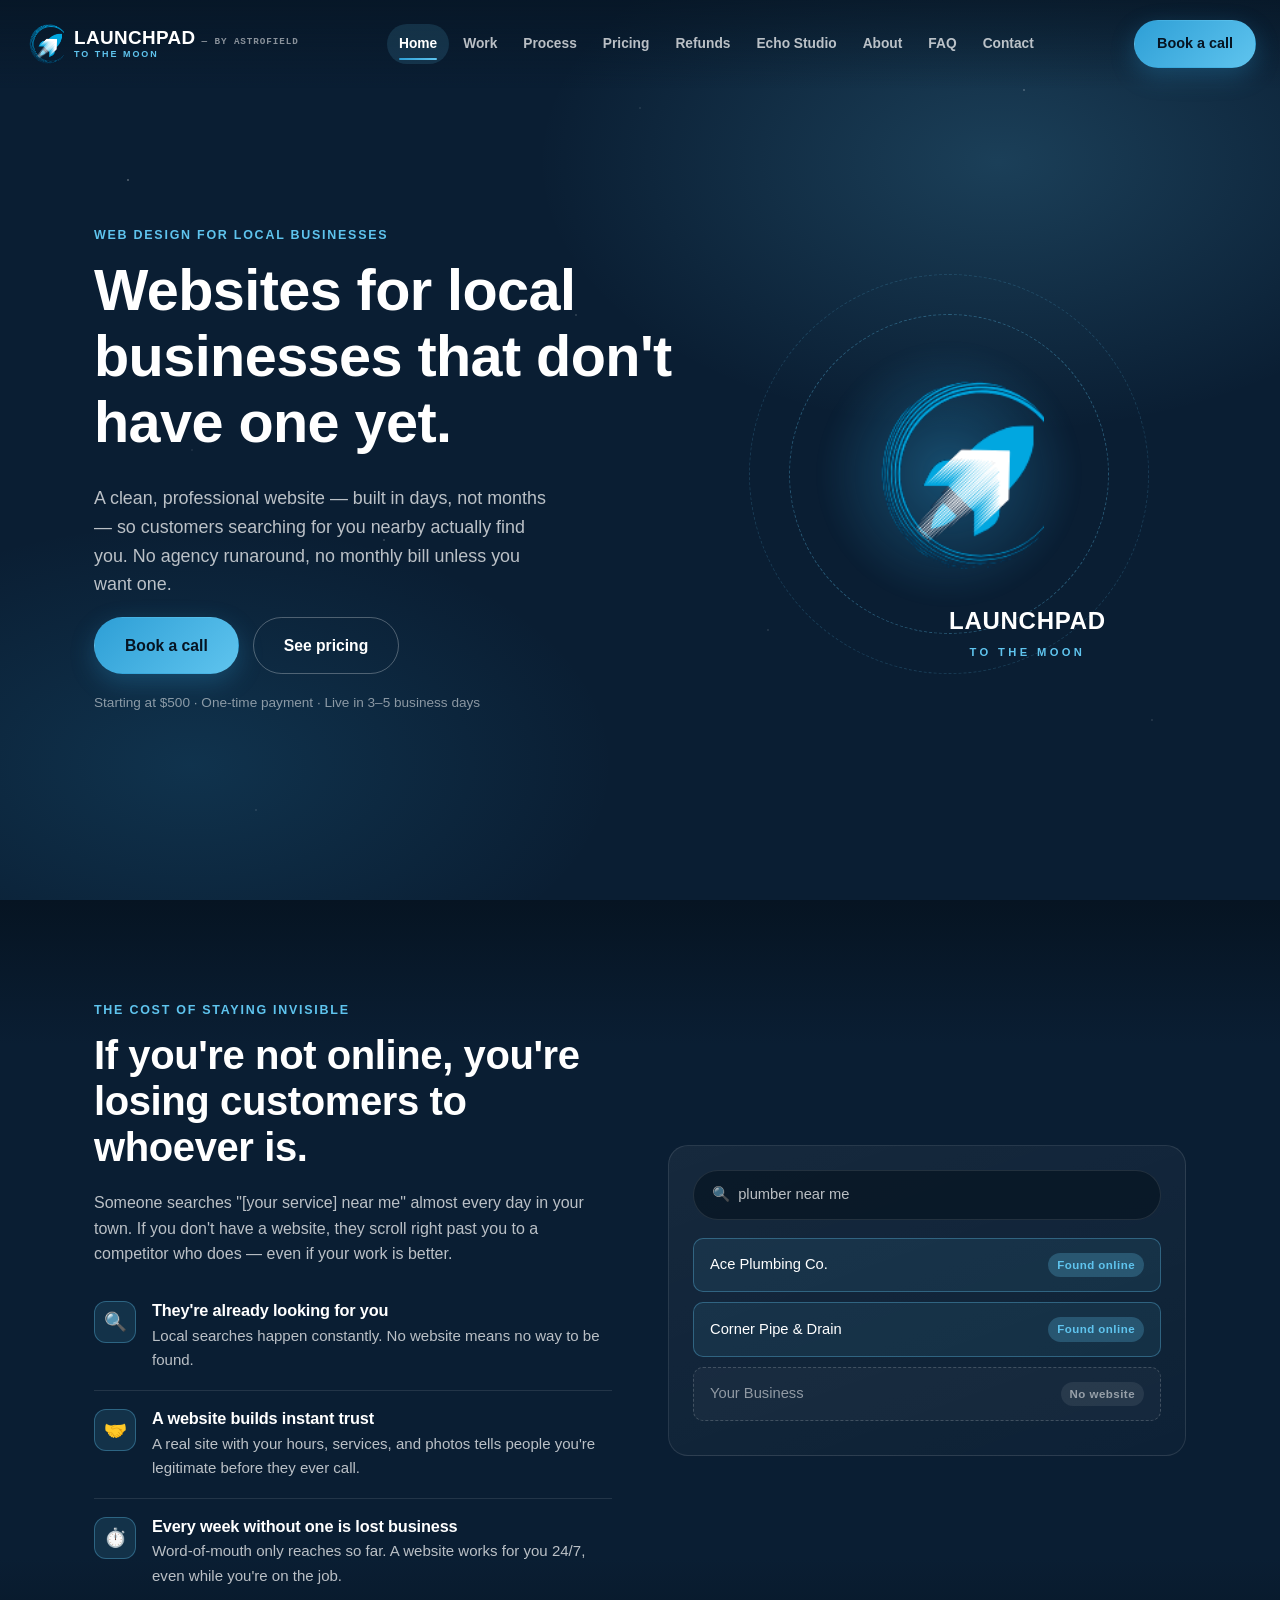
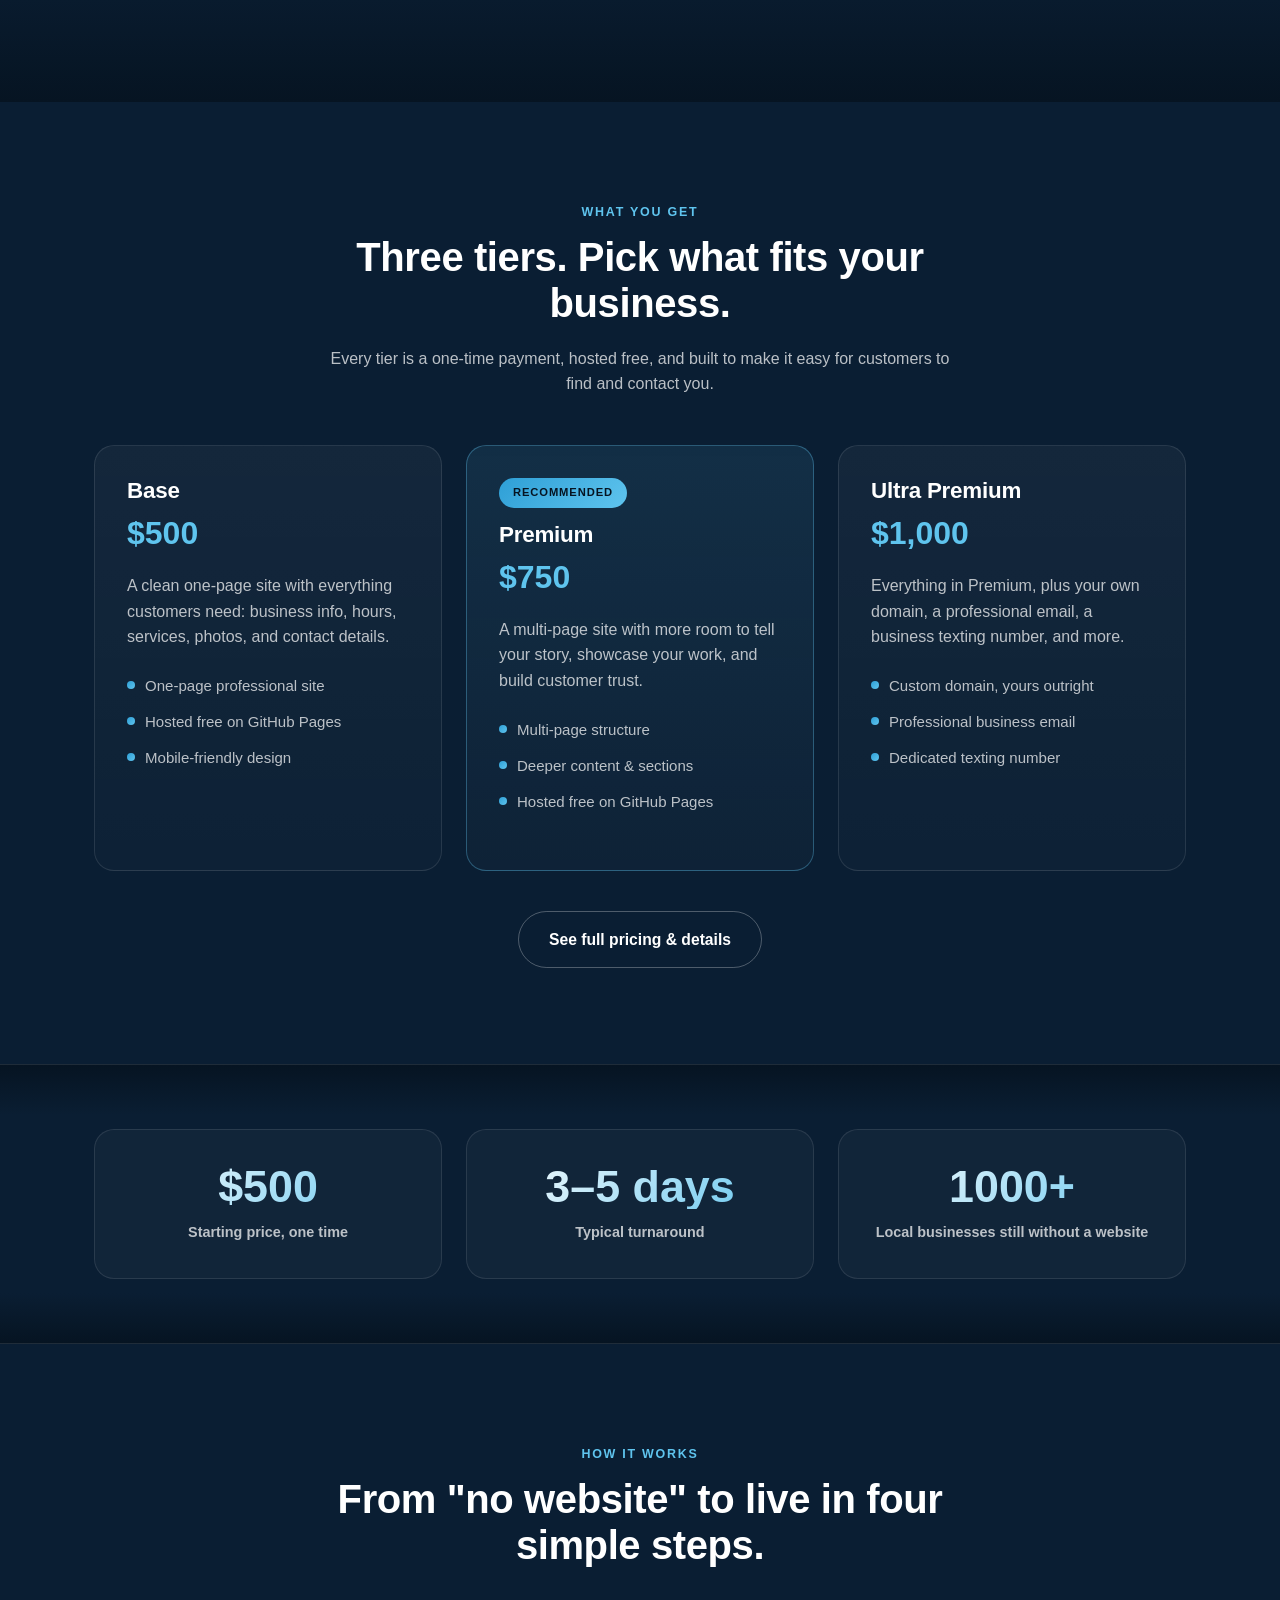
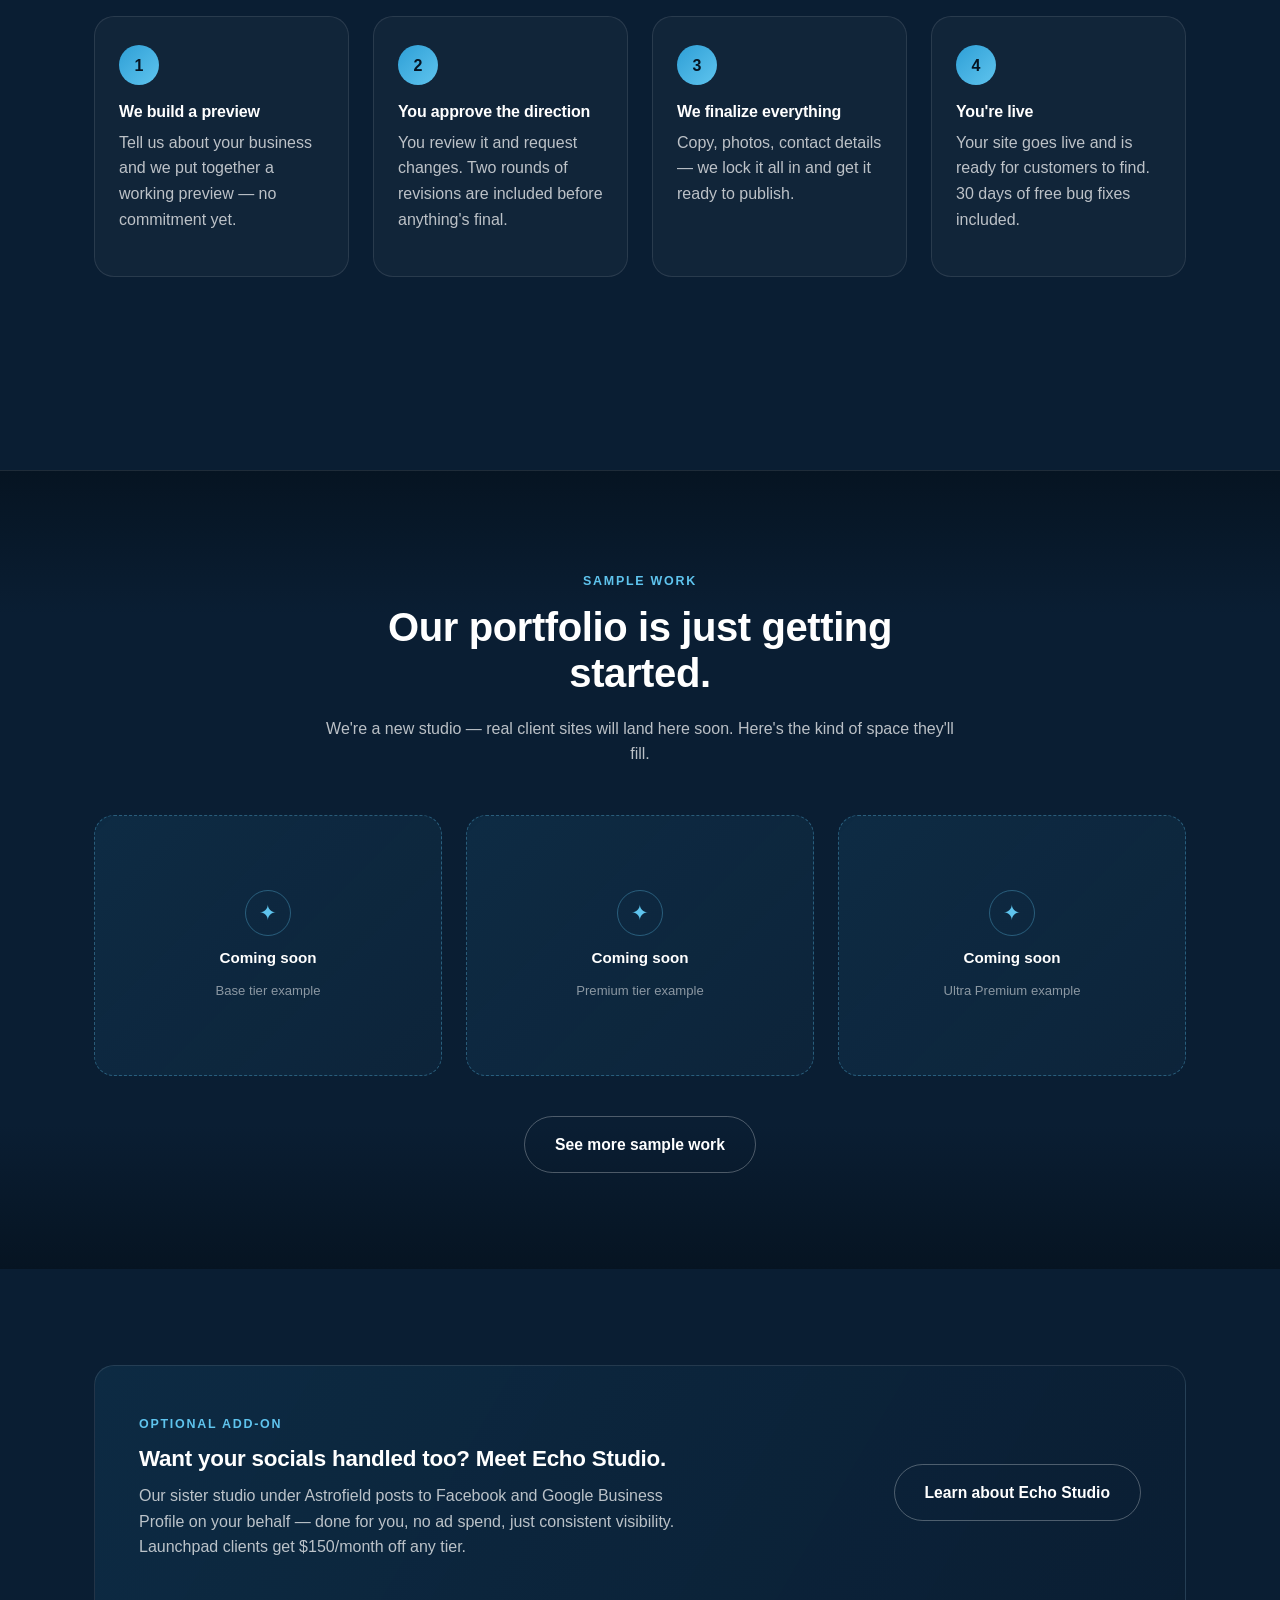
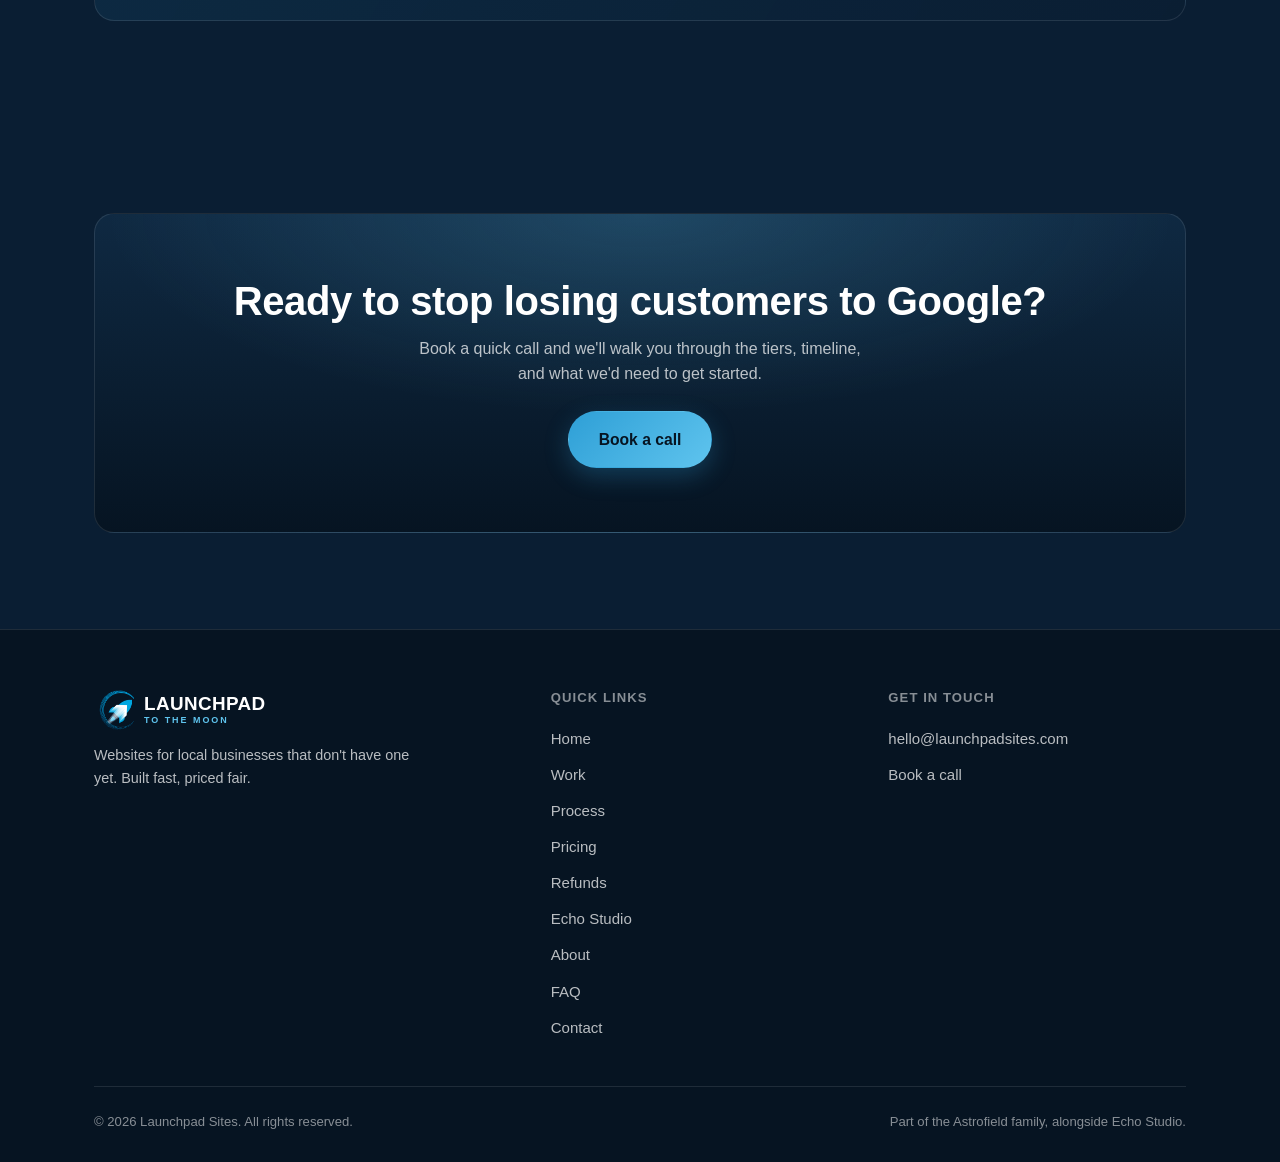
==== commit ea5df85a: "Finalized Launchpad Sites website Multi-page marketing site (Home, Work, Process, Pricing, Refunds, " ====
--- a/index.html
+++ b/index.html
@@ -3,1509 +3,20 @@
 <head>
 <meta charset="UTF-8">
 <meta name="viewport" content="width=device-width, initial-scale=1.0">
-<title>Launchpad Sites</title>
+<title>Launchpad Sites — Websites for Local Businesses</title>
 <meta name="description" content="Launchpad Sites builds fast, professional websites for local businesses that don't have one yet. Starting at $500, live in 3-5 business days.">
 <meta name="theme-color" content="#0A1E33">
-<link rel="icon" type="image/png" sizes="32x32" href="[data-uri]">
-<link rel="icon" type="image/png" sizes="16x16" href="[data-uri]">
-<link rel="apple-touch-icon" href="[data-uri]">
-<style>
-/* ==========================================================================
-   Launchpad Sites — shared stylesheet
-   Vanilla CSS, no build step. Loaded on every page.
-   ========================================================================== */
-
-/* ---------- Reset ---------- */
-*,
-*::before,
-*::after { box-sizing: border-box; }
-
-html {
-  scroll-behavior: smooth;
-}
-
-body {
-  margin: 0;
-}
-
-img { max-width: 100%; display: block; }
-
-a { color: inherit; text-decoration: none; }
-
-ul { list-style: none; margin: 0; padding: 0; }
-
-button { font: inherit; }
-
-/* ---------- Design tokens ---------- */
-:root {
-  --navy: #0A1E33;
-  --navy-deep: #061422;
-  --navy-raised: #0F2942;
-  --navy-card: #102b47;
-  --blue: #2E9FD6;
-  --cyan: #5FC4EE;
-  --white: #FFFFFF;
-  --ink-muted: rgba(255, 255, 255, 0.72);
-  --ink-faint: rgba(255, 255, 255, 0.52);
-  --border-soft: rgba(255, 255, 255, 0.10);
-  --border-accent: rgba(95, 196, 238, 0.35);
-
-  --font-stack: -apple-system, BlinkMacSystemFont, "Segoe UI", Roboto, Helvetica, Arial, sans-serif;
-
-  --container: 1140px;
-  --radius-lg: 20px;
-  --radius-md: 14px;
-  --radius-sm: 10px;
-
-  --ease: cubic-bezier(0.22, 1, 0.36, 1);
-  --nav-h: 88px;
-  --nav-h-scrolled: 62px;
-}
-
-/* ---------- Base ---------- */
-body {
-  font-family: var(--font-stack);
-  background: var(--navy);
-  color: var(--white);
-  line-height: 1.6;
-  -webkit-font-smoothing: antialiased;
-  overflow-x: hidden;
-}
-
-h1, h2, h3, h4 {
-  font-weight: 800;
-  line-height: 1.15;
-  margin: 0 0 0.5em;
-  letter-spacing: -0.01em;
-}
-
-h1 { font-size: clamp(2.2rem, 5vw, 3.6rem); }
-h2 { font-size: clamp(1.7rem, 3.4vw, 2.5rem); }
-h3 { font-size: clamp(1.15rem, 2vw, 1.4rem); }
-
-p { margin: 0 0 1em; color: var(--ink-muted); }
-
-.eyebrow {
-  display: inline-block;
-  font-size: 0.78rem;
-  font-weight: 700;
-  letter-spacing: 0.14em;
-  text-transform: uppercase;
-  color: var(--cyan);
-  margin-bottom: 0.9em;
-}
-
-.container {
-  max-width: var(--container);
-  margin: 0 auto;
-  padding: 0 24px;
-}
-
-section { position: relative; }
-
-.section {
-  padding: 96px 0;
-}
-
-.section-tight { padding: 64px 0; }
-
-.section-head {
-  max-width: 640px;
-  margin: 0 0 48px;
-}
-
-.section-head.center {
-  margin-left: auto;
-  margin-right: auto;
-  text-align: center;
-}
-
-.section-head p:last-child { margin-bottom: 0; }
-
-/* Alternating panel tint so pages read as distinct sections without hard lines */
-.panel-raised {
-  background: linear-gradient(180deg, var(--navy-deep), var(--navy) 18%, var(--navy) 82%, var(--navy-deep));
-}
-
-.panel-line-top { border-top: 1px solid var(--border-soft); }
-.panel-line-bottom { border-bottom: 1px solid var(--border-soft); }
-
-/* ---------- Buttons ---------- */
-.btn {
-  display: inline-flex;
-  align-items: center;
-  justify-content: center;
-  gap: 8px;
-  padding: 15px 30px;
-  border-radius: 999px;
-  font-weight: 700;
-  font-size: 0.98rem;
-  border: 1px solid transparent;
-  cursor: pointer;
-  transition: transform 0.35s var(--ease), box-shadow 0.35s var(--ease), background 0.35s var(--ease), border-color 0.35s var(--ease);
-  white-space: nowrap;
-}
-
-.btn-primary {
-  background: linear-gradient(135deg, var(--blue), var(--cyan));
-  color: var(--navy-deep);
-  box-shadow: 0 8px 24px rgba(46, 159, 214, 0.28);
-}
-
-.btn-primary:hover,
-.btn-primary:focus-visible {
-  transform: translateY(-3px);
-  box-shadow: 0 14px 34px rgba(95, 196, 238, 0.42);
-}
-
-.btn-outline {
-  background: transparent;
-  color: var(--white);
-  border-color: rgba(255, 255, 255, 0.28);
-}
-
-.btn-outline:hover,
-.btn-outline:focus-visible {
-  border-color: var(--cyan);
-  background: rgba(95, 196, 238, 0.08);
-  transform: translateY(-3px);
-}
-
-.btn-block { width: 100%; }
-
-.btn-sm { padding: 11px 22px; font-size: 0.9rem; }
-
-/* ---------- Header / Nav ---------- */
-.site-header {
-  position: fixed;
-  top: 0;
-  left: 0;
-  right: 0;
-  z-index: 1000;
-  height: var(--nav-h);
-  display: flex;
-  align-items: center;
-  background: linear-gradient(180deg, rgba(6, 20, 34, 0.65), rgba(6, 20, 34, 0));
-  transition: height 0.35s var(--ease), background 0.35s var(--ease), box-shadow 0.35s var(--ease), backdrop-filter 0.35s var(--ease);
-}
-
-.site-header.is-scrolled {
-  height: var(--nav-h-scrolled);
-  background: rgba(6, 18, 32, 0.86);
-  backdrop-filter: blur(14px) saturate(140%);
-  -webkit-backdrop-filter: blur(14px) saturate(140%);
-  box-shadow: 0 8px 30px rgba(0, 0, 0, 0.35);
-  border-bottom: 1px solid var(--border-soft);
-}
-
-.nav-inner {
-  width: 100%;
-  max-width: 1360px;
-  margin: 0 auto;
-  padding: 0 24px;
-  display: flex;
-  align-items: center;
-  justify-content: space-between;
-  gap: 18px;
-}
-
-.brand {
-  display: flex;
-  align-items: center;
-  gap: 10px;
-  flex-shrink: 0;
-}
-
-.brand-mark {
-  width: 40px;
-  height: 40px;
-  transition: transform 0.35s var(--ease);
-}
-
-.site-header.is-scrolled .brand-mark { width: 34px; height: 34px; }
-
-.brand-word {
-  display: flex;
-  flex-direction: column;
-  line-height: 1;
-}
-
-.brand-word .word {
-  font-weight: 800;
-  font-size: 1.18rem;
-  letter-spacing: 0.02em;
-  color: var(--white);
-}
-
-.word-row {
-  display: flex;
-  align-items: baseline;
-  gap: 6px;
-}
-
-.parent-label {
-  font-family: ui-monospace, SFMono-Regular, Menlo, Consolas, "Liberation Mono", monospace;
-  font-size: 0.58rem;
-  font-weight: 600;
-  letter-spacing: 0.1em;
-  text-transform: uppercase;
-  color: var(--ink-faint);
-  white-space: nowrap;
-}
-
-.brand-word .tag {
-  font-size: 0.56rem;
-  font-weight: 700;
-  letter-spacing: 0.22em;
-  color: var(--cyan);
-  margin-top: 3px;
-}
-
-.nav-links {
-  display: flex;
-  align-items: center;
-  gap: 2px;
-  flex-shrink: 0;
-}
-
-.nav-links a {
-  position: relative;
-  padding: 9px 12px;
-  font-size: 0.86rem;
-  font-weight: 600;
-  color: var(--ink-muted);
-  border-radius: 999px;
-  white-space: nowrap;
-  transition: color 0.25s var(--ease), background 0.25s var(--ease);
-}
-
-.nav-links a:hover { color: var(--white); background: rgba(255, 255, 255, 0.06); }
-
-.nav-links a.active {
-  color: var(--white);
-  background: rgba(95, 196, 238, 0.14);
-}
-
-.nav-links a.active::after {
-  content: "";
-  position: absolute;
-  left: 12px;
-  right: 12px;
-  bottom: 4px;
-  height: 2px;
-  border-radius: 2px;
-  background: linear-gradient(90deg, var(--blue), var(--cyan));
-}
-
-.nav-cta { display: flex; align-items: center; gap: 14px; flex-shrink: 0; }
-
-.nav-links .nav-book { display: none; }
-
-.nav-toggle {
-  display: none;
-  flex-direction: column;
-  justify-content: center;
-  gap: 5px;
-  width: 42px;
-  height: 42px;
-  border-radius: 10px;
-  border: 1px solid var(--border-soft);
-  background: rgba(255, 255, 255, 0.04);
-}
-
-.nav-toggle span {
-  display: block;
-  height: 2px;
-  width: 20px;
-  margin: 0 auto;
-  background: var(--white);
-  border-radius: 2px;
-  transition: transform 0.3s var(--ease), opacity 0.3s var(--ease);
-}
-
-.nav-toggle.is-open span:nth-child(1) { transform: translateY(7px) rotate(45deg); }
-.nav-toggle.is-open span:nth-child(2) { opacity: 0; }
-.nav-toggle.is-open span:nth-child(3) { transform: translateY(-7px) rotate(-45deg); }
-
-/*
- * Inline nav vs. hamburger is decided at runtime by main.js, which measures
- * whether the nine links + CTA actually fit next to the logo (rather than a
- * guessed viewport-width breakpoint, since that varies with real font
- * metrics, zoom, and OS). JS toggles this class on <body> based on that
- * measurement.
- */
-body.nav-compact .nav-toggle { display: flex; }
-
-body.nav-compact .nav-links {
-  position: fixed;
-  top: var(--nav-h-scrolled);
-  left: 16px;
-  right: 16px;
-  flex-direction: column;
-  align-items: stretch;
-  background: rgba(8, 22, 38, 0.97);
-  backdrop-filter: blur(14px);
-  border: 1px solid var(--border-soft);
-  border-radius: var(--radius-md);
-  padding: 10px;
-  gap: 2px;
-  opacity: 0;
-  transform: translateY(-10px);
-  pointer-events: none;
-  max-height: calc(100vh - var(--nav-h-scrolled) - 32px);
-  overflow-y: auto;
-  transition: opacity 0.3s var(--ease), transform 0.3s var(--ease);
-}
-
-body.nav-compact .nav-links.is-open {
-  opacity: 1;
-  transform: translateY(0);
-  pointer-events: auto;
-}
-
-body.nav-compact .nav-links a { padding: 14px 16px; font-size: 0.98rem; white-space: normal; }
-body.nav-compact .nav-links .nav-book { display: flex; margin-top: 6px; }
-
-body.nav-compact .nav-cta .btn-primary.desktop-only { display: none; }
-
-body.nav-compact .hero { padding-top: calc(var(--nav-h-scrolled) + 46px); }
-body.nav-compact .es-hero { padding-top: calc(var(--nav-h-scrolled) + 46px); }
-
-/* ---------- Hero ---------- */
-.hero {
-  position: relative;
-  min-height: 100vh;
-  display: flex;
-  align-items: center;
-  padding: calc(var(--nav-h) + 40px) 0 80px;
-  overflow: hidden;
-  background:
-    radial-gradient(ellipse 60% 50% at 78% 18%, rgba(95, 196, 238, 0.20), transparent 60%),
-    radial-gradient(ellipse 55% 45% at 15% 85%, rgba(46, 159, 214, 0.16), transparent 60%),
-    var(--navy);
-}
-
-.hero-stars {
-  position: absolute;
-  inset: 0;
-  z-index: 0;
-  background-image:
-    radial-gradient(1.5px 1.5px at 10% 20%, rgba(255,255,255,0.55), transparent),
-    radial-gradient(1.5px 1.5px at 80% 10%, rgba(255,255,255,0.45), transparent),
-    radial-gradient(1px 1px at 60% 70%, rgba(255,255,255,0.4), transparent),
-    radial-gradient(1.5px 1.5px at 30% 60%, rgba(255,255,255,0.35), transparent),
-    radial-gradient(1px 1px at 90% 80%, rgba(255,255,255,0.4), transparent),
-    radial-gradient(1.5px 1.5px at 45% 35%, rgba(255,255,255,0.3), transparent),
-    radial-gradient(1px 1px at 20% 90%, rgba(255,255,255,0.4), transparent),
-    radial-gradient(1px 1px at 50% 12%, rgba(255,255,255,0.35), transparent),
-    radial-gradient(1.5px 1.5px at 70% 50%, rgba(255,255,255,0.4), transparent),
-    radial-gradient(1px 1px at 15% 50%, rgba(255,255,255,0.3), transparent);
-  background-repeat: no-repeat;
-  opacity: 0.8;
-}
-
-.hero-grid {
-  position: relative;
-  z-index: 1;
-  display: grid;
-  grid-template-columns: 1.1fr 0.9fr;
-  align-items: center;
-  gap: 40px;
-}
-
-.hero-copy .eyebrow { opacity: 0; animation: fadeUp 0.7s var(--ease) 1.05s forwards; }
-.hero-copy h1 { opacity: 0; animation: fadeUp 0.8s var(--ease) 1.15s forwards; }
-.hero-copy .hero-sub { opacity: 0; animation: fadeUp 0.8s var(--ease) 1.3s forwards; }
-.hero-copy .hero-ctas { opacity: 0; animation: fadeUp 0.8s var(--ease) 1.45s forwards; }
-.hero-copy .hero-microcopy { opacity: 0; animation: fadeUp 0.8s var(--ease) 1.6s forwards; }
-
-.hero-sub {
-  font-size: 1.12rem;
-  max-width: 46ch;
-}
-
-.hero-ctas {
-  display: flex;
-  flex-wrap: wrap;
-  gap: 14px;
-  margin-top: 10px;
-}
-
-.hero-microcopy {
-  margin-top: 18px;
-  font-size: 0.85rem;
-  color: var(--ink-faint);
-}
-
-/* Rocket launch stage */
-.hero-visual {
-  position: relative;
-  height: 420px;
-  display: flex;
-  align-items: center;
-  justify-content: center;
-}
-
-.launch-ring {
-  position: absolute;
-  width: 320px;
-  height: 320px;
-  border-radius: 50%;
-  border: 1px dashed var(--border-accent);
-  opacity: 0;
-  animation: ringIn 1s var(--ease) 0.3s forwards;
-}
-
-.launch-ring.ring-2 {
-  width: 400px;
-  height: 400px;
-  border-color: rgba(95, 196, 238, 0.18);
-  animation-delay: 0.45s;
-}
-
-.launch-glow {
-  position: absolute;
-  width: 260px;
-  height: 260px;
-  border-radius: 50%;
-  background: radial-gradient(circle, rgba(46, 159, 214, 0.38), transparent 70%);
-  filter: blur(6px);
-  opacity: 0;
-  animation: fadeIn 1.2s var(--ease) 0.4s forwards;
-}
-
-.rocket-mark {
-  position: relative;
-  width: 190px;
-  height: 190px;
-  transform: translate(-120px, 160px) rotate(-55deg) scale(0.7);
-  opacity: 0;
-  animation: launch 1.15s var(--ease) 0.35s forwards;
-  will-change: transform;
-}
-
-.hero-wordmark {
-  position: absolute;
-  bottom: 22px;
-  left: 50%;
-  transform: translateX(-50%) translateY(10px);
-  text-align: center;
-  opacity: 0;
-  animation: fadeUp 0.7s var(--ease) 1.35s forwards;
-}
-
-.hero-wordmark .word {
-  display: block;
-  font-weight: 800;
-  font-size: 1.5rem;
-  letter-spacing: 0.03em;
-  color: var(--white);
-}
-
-.hero-wordmark .tag {
-  display: block;
-  font-size: 0.7rem;
-  font-weight: 700;
-  letter-spacing: 0.3em;
-  color: var(--cyan);
-  margin-top: 4px;
-}
-
-@keyframes launch {
-  0% {
-    transform: translate(-130px, 180px) rotate(-58deg) scale(0.65);
-    opacity: 0;
-  }
-  55% {
-    opacity: 1;
-  }
-  100% {
-    transform: translate(0, 0) rotate(0deg) scale(1);
-    opacity: 1;
-  }
-}
-
-@keyframes ringIn {
-  from { opacity: 0; transform: scale(0.8); }
-  to { opacity: 1; transform: scale(1); }
-}
-
-@keyframes fadeIn {
-  from { opacity: 0; }
-  to { opacity: 1; }
-}
-
-@keyframes fadeUp {
-  from { opacity: 0; transform: translateY(16px); }
-  to { opacity: 1; transform: translateY(0); }
-}
-
-/* ---------- Scroll reveal ---------- */
-.reveal {
-  opacity: 0;
-  transform: translateY(28px);
-  transition: opacity 0.7s var(--ease), transform 0.7s var(--ease);
-}
-
-.reveal.is-visible {
-  opacity: 1;
-  transform: translateY(0);
-}
-
-.reveal-stagger.is-visible .reveal-item {
-  transition-delay: calc(var(--i, 0) * 90ms);
-}
-
-/* ---------- Cards: generic ---------- */
-.card {
-  background: linear-gradient(180deg, rgba(255,255,255,0.045), rgba(255,255,255,0.015));
-  border: 1px solid var(--border-soft);
-  border-radius: var(--radius-lg);
-  padding: 32px;
-  transition: transform 0.4s var(--ease), border-color 0.4s var(--ease), box-shadow 0.4s var(--ease);
-}
-
-.card:hover {
-  transform: translateY(-6px);
-  border-color: var(--border-accent);
-  box-shadow: 0 20px 46px rgba(4, 12, 22, 0.5);
-}
-
-/* ---------- Problem / value section ---------- */
-.split {
-  display: grid;
-  grid-template-columns: 1fr 1fr;
-  gap: 56px;
-  align-items: center;
-}
-
-.stat-strip {
-  display: grid;
-  grid-template-columns: repeat(3, 1fr);
-  gap: 24px;
-}
-
-.stat-box {
-  text-align: center;
-  padding: 34px 20px;
-  border-radius: var(--radius-lg);
-  border: 1px solid var(--border-soft);
-  background: rgba(255, 255, 255, 0.03);
-}
-
-.stat-num {
-  font-size: clamp(2rem, 4vw, 2.8rem);
-  font-weight: 800;
-  background: linear-gradient(135deg, var(--white), var(--cyan));
-  -webkit-background-clip: text;
-  background-clip: text;
-  color: transparent;
-  display: block;
-  line-height: 1;
-  margin-bottom: 10px;
-}
-
-.stat-label {
-  font-size: 0.9rem;
-  color: var(--ink-muted);
-  font-weight: 600;
-}
-
-/* ---------- Tier preview cards (home) ---------- */
-.tier-grid {
-  display: grid;
-  grid-template-columns: repeat(3, 1fr);
-  gap: 24px;
-}
-
-.tier-card h3 { margin-bottom: 4px; }
-
-.tier-price {
-  font-size: 2rem;
-  font-weight: 800;
-  color: var(--cyan);
-  margin-bottom: 14px;
-}
-
-.tier-price span {
-  font-size: 0.9rem;
-  color: var(--ink-faint);
-  font-weight: 600;
-}
-
-.tier-card ul { margin: 18px 0; }
-
-.tier-card li {
-  display: flex;
-  gap: 10px;
-  align-items: flex-start;
-  padding: 6px 0;
-  color: var(--ink-muted);
-  font-size: 0.94rem;
-}
-
-.tier-card li::before {
-  content: "";
-  flex-shrink: 0;
-  width: 8px;
-  height: 8px;
-  margin-top: 7px;
-  border-radius: 50%;
-  background: linear-gradient(135deg, var(--blue), var(--cyan));
-}
-
-.tier-card.featured {
-  border-color: var(--border-accent);
-  background: linear-gradient(180deg, rgba(95, 196, 238, 0.10), rgba(255,255,255,0.02));
-  position: relative;
-}
-
-.badge {
-  display: inline-block;
-  font-size: 0.7rem;
-  font-weight: 800;
-  letter-spacing: 0.08em;
-  text-transform: uppercase;
-  padding: 6px 14px;
-  border-radius: 999px;
-  background: linear-gradient(135deg, var(--blue), var(--cyan));
-  color: var(--navy-deep);
-  margin-bottom: 14px;
-}
-
-/* ---------- How it works / steps ---------- */
-.steps {
-  display: grid;
-  grid-template-columns: repeat(4, 1fr);
-  gap: 24px;
-  counter-reset: step;
-}
-
-.step {
-  padding: 28px 24px;
-  border-radius: var(--radius-lg);
-  border: 1px solid var(--border-soft);
-  background: rgba(255,255,255,0.03);
-  position: relative;
-}
-
-.step-num {
-  width: 40px;
-  height: 40px;
-  border-radius: 50%;
-  display: flex;
-  align-items: center;
-  justify-content: center;
-  font-weight: 800;
-  font-size: 1rem;
-  background: linear-gradient(135deg, var(--blue), var(--cyan));
-  color: var(--navy-deep);
-  margin-bottom: 18px;
-}
-
-/* ---------- Portfolio placeholders ---------- */
-.portfolio-grid {
-  display: grid;
-  grid-template-columns: repeat(3, 1fr);
-  gap: 24px;
-}
-
-.portfolio-card {
-  aspect-ratio: 4 / 3;
-  border-radius: var(--radius-lg);
-  border: 1px dashed var(--border-accent);
-  background:
-    linear-gradient(135deg, rgba(46,159,214,0.10), rgba(95,196,238,0.04));
-  display: flex;
-  flex-direction: column;
-  align-items: center;
-  justify-content: center;
-  gap: 10px;
-  text-align: center;
-  color: var(--ink-faint);
-  padding: 20px;
-}
-
-.portfolio-card .ph-icon {
-  width: 46px;
-  height: 46px;
-  border-radius: 50%;
-  border: 1px solid var(--border-accent);
-  display: flex;
-  align-items: center;
-  justify-content: center;
-  font-size: 1.3rem;
-  color: var(--cyan);
-}
-
-.portfolio-card strong { color: var(--white); font-size: 0.95rem; }
-.portfolio-card span { font-size: 0.82rem; }
-
-/* ---------- Echo Studio teaser ---------- */
-.teaser {
-  border-radius: var(--radius-lg);
-  border: 1px solid var(--border-soft);
-  background: linear-gradient(120deg, rgba(46,159,214,0.10), rgba(10,30,51,0.2));
-  padding: 44px;
-  display: flex;
-  align-items: center;
-  justify-content: space-between;
-  gap: 30px;
-  flex-wrap: wrap;
-}
-
-.teaser-text { max-width: 560px; }
-
-/* ---------- Final CTA banner ---------- */
-.cta-banner {
-  border-radius: var(--radius-lg);
-  padding: 64px 40px;
-  text-align: center;
-  background:
-    radial-gradient(ellipse 70% 90% at 50% 0%, rgba(95, 196, 238, 0.20), transparent 70%),
-    linear-gradient(180deg, var(--navy-raised), var(--navy-deep));
-  border: 1px solid var(--border-soft);
-}
-
-.cta-banner h2 { margin-bottom: 12px; }
-.cta-banner p { max-width: 50ch; margin-left: auto; margin-right: auto; }
-
-/* ---------- Footer ---------- */
-.site-footer {
-  background: var(--navy-deep);
-  border-top: 1px solid var(--border-soft);
-  padding: 60px 0 30px;
-}
-
-.footer-grid {
-  display: grid;
-  grid-template-columns: 1.4fr 1fr 1fr;
-  gap: 40px;
-  padding-bottom: 40px;
-}
-
-.footer-brand { display: flex; flex-direction: column; gap: 14px; max-width: 320px; }
-
-.footer-brand .brand { align-items: center; }
-
-.footer-brand p { font-size: 0.9rem; }
-
-.footer-col h4 {
-  font-size: 0.82rem;
-  letter-spacing: 0.08em;
-  text-transform: uppercase;
-  color: var(--ink-faint);
-  margin-bottom: 16px;
-}
-
-.footer-col a,
-.footer-col address {
-  display: block;
-  font-style: normal;
-  color: var(--ink-muted);
-  font-size: 0.94rem;
-  padding: 6px 0;
-  transition: color 0.25s var(--ease);
-}
-
-.footer-col a:hover { color: var(--cyan); }
-
-.footer-bottom {
-  border-top: 1px solid var(--border-soft);
-  padding-top: 24px;
-  display: flex;
-  justify-content: space-between;
-  flex-wrap: wrap;
-  gap: 10px;
-  font-size: 0.82rem;
-  color: var(--ink-faint);
-}
-
-/* ---------- Page transition ---------- */
-body {
-  opacity: 0;
-  transform: translateY(8px);
-}
-
-body.page-ready {
-  animation: pageIn 0.55s var(--ease) forwards;
-}
-
-body.page-exit {
-  animation: pageOut 0.28s var(--ease) forwards;
-}
-
-@keyframes pageIn {
-  to { opacity: 1; transform: translateY(0); }
-}
-
-@keyframes pageOut {
-  to { opacity: 0; transform: translateY(-8px); }
-}
-
-/* ---------- Problem / icon rows ---------- */
-.icon-row {
-  display: flex;
-  gap: 16px;
-  padding: 18px 0;
-  border-bottom: 1px solid var(--border-soft);
-}
-
-.icon-row:last-child { border-bottom: none; }
-
-.icon-badge {
-  flex-shrink: 0;
-  width: 42px;
-  height: 42px;
-  border-radius: 12px;
-  background: rgba(95, 196, 238, 0.12);
-  border: 1px solid var(--border-accent);
-  display: flex;
-  align-items: center;
-  justify-content: center;
-  font-size: 1.15rem;
-}
-
-.icon-row h4 {
-  margin: 0 0 4px;
-  font-size: 1.02rem;
-  font-weight: 700;
-}
-
-.icon-row p { margin: 0; font-size: 0.94rem; }
-
-.mock-search {
-  border-radius: var(--radius-lg);
-  border: 1px solid var(--border-soft);
-  background: linear-gradient(160deg, rgba(255,255,255,0.05), rgba(255,255,255,0.015));
-  padding: 24px;
-}
-
-.mock-search .bar {
-  display: flex;
-  align-items: center;
-  gap: 10px;
-  background: rgba(6, 20, 34, 0.7);
-  border: 1px solid var(--border-soft);
-  border-radius: 999px;
-  padding: 12px 18px;
-  font-size: 0.92rem;
-  color: var(--ink-muted);
-  margin-bottom: 18px;
-}
-
-.mock-result {
-  display: flex;
-  justify-content: space-between;
-  align-items: center;
-  padding: 14px 16px;
-  border-radius: var(--radius-sm);
-  margin-bottom: 10px;
-  font-size: 0.92rem;
-}
-
-.mock-result.found {
-  background: rgba(95, 196, 238, 0.08);
-  border: 1px solid var(--border-accent);
-}
-
-.mock-result.missing {
-  background: rgba(255, 255, 255, 0.03);
-  border: 1px dashed rgba(255, 255, 255, 0.18);
-  color: var(--ink-faint);
-}
-
-.mock-tag {
-  font-size: 0.72rem;
-  font-weight: 700;
-  letter-spacing: 0.04em;
-  padding: 3px 9px;
-  border-radius: 999px;
-}
-
-.mock-tag.yes { background: rgba(95, 196, 238, 0.25); color: var(--cyan); }
-.mock-tag.no { background: rgba(255, 255, 255, 0.08); color: var(--ink-faint); }
-
-/* ---------- Pricing page ---------- */
-.pricing-grid {
-  display: grid;
-  grid-template-columns: repeat(3, 1fr);
-  gap: 28px;
-  align-items: stretch;
-}
-
-.price-card {
-  display: flex;
-  flex-direction: column;
-  padding: 38px 30px;
-}
-
-.price-card.featured { transform: scale(1.03); }
-.price-card.featured:hover { transform: scale(1.03) translateY(-6px); }
-
-.price-head { margin-bottom: 20px; }
-
-.price-amount {
-  font-size: 2.6rem;
-  font-weight: 800;
-  color: var(--white);
-  margin: 6px 0 2px;
-}
-
-.price-amount span {
-  font-size: 0.95rem;
-  color: var(--ink-faint);
-  font-weight: 600;
-}
-
-.price-desc { font-size: 0.94rem; margin-bottom: 0; }
-
-.price-card ul { flex-grow: 1; margin: 22px 0; }
-
-.price-card li {
-  display: flex;
-  gap: 10px;
-  align-items: flex-start;
-  padding: 8px 0;
-  font-size: 0.94rem;
-  color: var(--ink-muted);
-}
-
-.price-card li::before {
-  content: "\2713";
-  flex-shrink: 0;
-  width: 20px;
-  height: 20px;
-  border-radius: 50%;
-  background: rgba(95, 196, 238, 0.16);
-  color: var(--cyan);
-  font-size: 0.72rem;
-  font-weight: 800;
-  display: flex;
-  align-items: center;
-  justify-content: center;
-  margin-top: 1px;
-}
-
-.price-card li.sub {
-  padding-left: 30px;
-  font-size: 0.87rem;
-  color: var(--ink-faint);
-}
-
-.price-card li.sub::before { content: none; }
-
-.price-note {
-  text-align: center;
-  font-size: 0.98rem;
-  color: var(--ink-muted);
-  max-width: 60ch;
-  margin: 56px auto 0;
-  padding: 20px 26px;
-  border-radius: var(--radius-md);
-  border: 1px solid var(--border-soft);
-  background: rgba(255, 255, 255, 0.03);
-}
-
-.policy-grid {
-  display: grid;
-  grid-template-columns: repeat(3, 1fr);
-  gap: 24px;
-  margin-top: 24px;
-}
-
-.policy-box {
-  border-radius: var(--radius-md);
-  border: 1px solid var(--border-soft);
-  background: rgba(255, 255, 255, 0.03);
-  padding: 24px;
-  text-align: center;
-}
-
-.policy-box .num {
-  font-size: 1.6rem;
-  font-weight: 800;
-  color: var(--cyan);
-  display: block;
-  margin-bottom: 8px;
-}
-
-.policy-box p { font-size: 0.9rem; margin: 0; }
-
-/* ---------- Echo Studio page ---------- */
-.es-hero {
-  padding: calc(var(--nav-h) + 60px) 0 60px;
-  background:
-    radial-gradient(ellipse 60% 60% at 85% 0%, rgba(95, 196, 238, 0.16), transparent 65%),
-    var(--navy);
-}
-
-.es-badge {
-  display: inline-flex;
-  align-items: center;
-  gap: 8px;
-  font-size: 0.78rem;
-  font-weight: 700;
-  letter-spacing: 0.06em;
-  text-transform: uppercase;
-  color: var(--ink-muted);
-  border: 1px solid var(--border-soft);
-  border-radius: 999px;
-  padding: 7px 16px;
-  margin-bottom: 20px;
-}
-
-.es-badge .dot {
-  width: 7px;
-  height: 7px;
-  border-radius: 50%;
-  background: var(--cyan);
-}
-
-.not-list {
-  display: flex;
-  flex-wrap: wrap;
-  gap: 12px;
-  margin: 22px 0;
-}
-
-.not-chip {
-  font-size: 0.86rem;
-  padding: 8px 16px;
-  border-radius: 999px;
-  border: 1px dashed rgba(255, 255, 255, 0.25);
-  color: var(--ink-faint);
-}
-
-.not-chip strong { color: var(--white); font-weight: 700; }
-
-.addon-tag {
-  display: inline-block;
-  font-size: 0.7rem;
-  font-weight: 800;
-  letter-spacing: 0.08em;
-  text-transform: uppercase;
-  padding: 6px 14px;
-  border-radius: 999px;
-  border: 1px solid var(--border-accent);
-  color: var(--cyan);
-  margin-bottom: 16px;
-}
-
-.es-pricing {
-  border-radius: var(--radius-lg);
-  border: 1px dashed var(--border-accent);
-  background: linear-gradient(160deg, rgba(46,159,214,0.06), rgba(255,255,255,0.015));
-  padding: 48px;
-}
-
-.es-grid {
-  display: grid;
-  grid-template-columns: repeat(3, 1fr);
-  gap: 24px;
-}
-
-.es-card {
-  background: rgba(6, 20, 34, 0.55);
-  border: 1px solid var(--border-soft);
-  border-radius: var(--radius-lg);
-  padding: 28px;
-  text-align: center;
-  transition: transform 0.4s var(--ease), border-color 0.4s var(--ease);
-}
-
-.es-card:hover { transform: translateY(-6px); border-color: var(--border-accent); }
-
-.es-tier-name { font-weight: 700; font-size: 1.02rem; margin-bottom: 10px; }
-
-.es-price-row { margin-bottom: 4px; }
-
-.es-strike {
-  color: var(--ink-faint);
-  text-decoration: line-through;
-  font-size: 1.1rem;
-  margin-right: 8px;
-}
-
-.es-bundle {
-  font-size: 1.9rem;
-  font-weight: 800;
-  color: var(--cyan);
-}
-
-.es-bundle span { font-size: 0.85rem; color: var(--ink-faint); font-weight: 600; }
-
-.es-card .full-price {
-  font-size: 0.82rem;
-  color: var(--ink-faint);
-  margin-top: 6px;
-}
-
-.terms-grid {
-  display: grid;
-  grid-template-columns: repeat(2, 1fr);
-  gap: 24px;
-}
-
-/* ---------- FAQ accordion ---------- */
-.accordion { max-width: 780px; margin: 0 auto; }
-
-.acc-item {
-  border: 1px solid var(--border-soft);
-  border-radius: var(--radius-md);
-  background: rgba(255, 255, 255, 0.03);
-  margin-bottom: 14px;
-  overflow: hidden;
-  transition: border-color 0.3s var(--ease);
-}
-
-.acc-item.is-open { border-color: var(--border-accent); }
-
-.acc-trigger {
-  width: 100%;
-  display: flex;
-  align-items: center;
-  justify-content: space-between;
-  gap: 16px;
-  padding: 22px 24px;
-  background: transparent;
-  border: none;
-  color: var(--white);
-  font-size: 1rem;
-  font-weight: 700;
-  text-align: left;
-  cursor: pointer;
-}
-
-.acc-icon {
-  flex-shrink: 0;
-  width: 28px;
-  height: 28px;
-  border-radius: 50%;
-  border: 1px solid var(--border-accent);
-  display: flex;
-  align-items: center;
-  justify-content: center;
-  font-size: 1rem;
-  color: var(--cyan);
-  transition: transform 0.35s var(--ease);
-}
-
-.acc-item.is-open .acc-icon { transform: rotate(45deg); }
-
-.acc-panel {
-  max-height: 0;
-  overflow: hidden;
-  transition: max-height 0.4s var(--ease);
-}
-
-.acc-panel-inner {
-  padding: 0 24px 22px;
-  font-size: 0.96rem;
-  color: var(--ink-muted);
-}
-
-/* ---------- Contact page ---------- */
-.contact-grid {
-  display: grid;
-  grid-template-columns: 0.85fr 1.15fr;
-  gap: 48px;
-  align-items: start;
-}
-
-.contact-info-card {
-  padding: 34px;
-}
-
-.contact-line {
-  display: flex;
-  align-items: center;
-  gap: 14px;
-  padding: 14px 0;
-  border-bottom: 1px solid var(--border-soft);
-}
-
-.contact-line:last-of-type { border-bottom: none; }
-
-.contact-line .icon-badge { width: 38px; height: 38px; font-size: 1rem; }
-
-.contact-line a, .contact-line span.value {
-  font-weight: 600;
-  color: var(--white);
-}
-
-.contact-line small {
-  display: block;
-  color: var(--ink-faint);
-  font-size: 0.78rem;
-  font-weight: 600;
-  letter-spacing: 0.04em;
-  text-transform: uppercase;
-  margin-bottom: 2px;
-}
-
-.form-card { padding: 36px; }
-
-.form-row {
-  display: grid;
-  grid-template-columns: 1fr 1fr;
-  gap: 18px;
-}
-
-.field { margin-bottom: 18px; }
-
-.field label {
-  display: block;
-  font-size: 0.85rem;
-  font-weight: 700;
-  margin-bottom: 8px;
-  color: var(--ink-muted);
-}
-
-.field input,
-.field textarea {
-  width: 100%;
-  padding: 13px 16px;
-  border-radius: var(--radius-sm);
-  border: 1px solid var(--border-soft);
-  background: rgba(6, 20, 34, 0.6);
-  color: var(--white);
-  font-family: var(--font-stack);
-  font-size: 0.95rem;
-  transition: border-color 0.3s var(--ease), box-shadow 0.3s var(--ease);
-}
-
-.field input::placeholder,
-.field textarea::placeholder { color: var(--ink-faint); }
-
-.field input:focus,
-.field textarea:focus {
-  outline: none;
-  border-color: var(--cyan);
-  box-shadow: 0 0 0 3px rgba(95, 196, 238, 0.15);
-}
-
-.field textarea { resize: vertical; min-height: 130px; }
-
-.field.has-error input,
-.field.has-error textarea { border-color: #e07a7a; }
-
-.field-error {
-  display: none;
-  font-size: 0.8rem;
-  color: #f2a3a3;
-  margin-top: 6px;
-}
-
-.field.has-error .field-error { display: block; }
-
-.form-status {
-  display: none;
-  margin-top: 18px;
-  padding: 14px 18px;
-  border-radius: var(--radius-sm);
-  background: rgba(95, 196, 238, 0.12);
-  border: 1px solid var(--border-accent);
-  color: var(--white);
-  font-size: 0.92rem;
-}
-
-.form-status.is-visible { display: block; }
-
-/* ---------- Simple page hero (Work / Process / About / Refunds) ---------- */
-.page-hero {
-  min-height: 40vh;
-}
-
-/* ---------- Timeline (process page) ---------- */
-.timeline {
-  position: relative;
-  max-width: 780px;
-  margin: 0 auto;
-}
-
-.timeline::before {
-  content: "";
-  position: absolute;
-  left: 23px;
-  top: 8px;
-  bottom: 8px;
-  width: 2px;
-  background: linear-gradient(180deg, var(--border-accent), var(--border-soft));
-}
-
-.timeline-item {
-  position: relative;
-  display: flex;
-  gap: 24px;
-  padding-bottom: 44px;
-}
-
-.timeline-item:last-child { padding-bottom: 0; }
-
-.timeline-marker {
-  position: relative;
-  z-index: 1;
-  flex-shrink: 0;
-  width: 48px;
-  height: 48px;
-  border-radius: 50%;
-  display: flex;
-  align-items: center;
-  justify-content: center;
-  font-weight: 800;
-  font-size: 1.05rem;
-  background: linear-gradient(135deg, var(--blue), var(--cyan));
-  color: var(--navy-deep);
-  box-shadow: 0 0 0 6px var(--navy);
-}
-
-.timeline-content {
-  flex: 1;
-  padding-top: 4px;
-}
-
-.timeline-content h3 { margin-bottom: 6px; }
-.timeline-content p { margin-bottom: 0; }
-
-.time-chip {
-  display: inline-block;
-  font-size: 0.72rem;
-  font-weight: 700;
-  letter-spacing: 0.04em;
-  text-transform: uppercase;
-  padding: 5px 12px;
-  border-radius: 999px;
-  border: 1px solid var(--border-accent);
-  color: var(--cyan);
-  margin-bottom: 10px;
-}
-
-/* ---------- Work page category cards ---------- */
-.category-tag {
-  display: inline-block;
-  font-size: 0.7rem;
-  font-weight: 700;
-  letter-spacing: 0.06em;
-  text-transform: uppercase;
-  color: var(--ink-faint);
-  border: 1px solid var(--border-soft);
-  border-radius: 999px;
-  padding: 4px 12px;
-  margin-top: 6px;
-}
-
-/* ---------- About page ---------- */
-.value-list { display: grid; grid-template-columns: repeat(3, 1fr); gap: 24px; }
-
-.value-card {
-  padding: 30px 26px;
-  text-align: left;
-}
-
-.value-card .icon-badge { margin-bottom: 16px; }
-
-/* ---------- Refunds page ---------- */
-.policy-detail-grid {
-  display: grid;
-  grid-template-columns: 1fr 1fr;
-  gap: 24px;
-}
-
-.policy-detail {
-  padding: 30px;
-  display: flex;
-  gap: 18px;
-  align-items: flex-start;
-}
-
-.policy-detail .icon-badge { margin-top: 2px; }
-
-.policy-detail h3 { margin-bottom: 8px; font-size: 1.08rem; }
-.policy-detail p { margin-bottom: 0; font-size: 0.94rem; }
-
-/* ---------- Utility ---------- */
-.text-center { text-align: center; }
-.mt-0 { margin-top: 0; }
-.max-w { max-width: 640px; margin-left: auto; margin-right: auto; }
-
-/* ==========================================================================
-   Responsive
-   ========================================================================== */
-@media (max-width: 980px) {
-  .hero-grid { grid-template-columns: 1fr; }
-  .hero-visual { height: 300px; order: -1; }
-  .rocket-mark { width: 140px; height: 140px; }
-  .launch-ring { width: 220px; height: 220px; }
-  .launch-ring.ring-2 { width: 280px; height: 280px; }
-  .split { grid-template-columns: 1fr; gap: 32px; }
-  .tier-grid { grid-template-columns: 1fr; }
-  .steps { grid-template-columns: 1fr 1fr; }
-  .portfolio-grid { grid-template-columns: 1fr 1fr; }
-  .stat-strip { grid-template-columns: 1fr; }
-  .footer-grid { grid-template-columns: 1fr 1fr; }
-  .value-list { grid-template-columns: 1fr; }
-  .policy-detail-grid { grid-template-columns: 1fr; }
-}
-
-@media (max-width: 760px) {
-  .steps { grid-template-columns: 1fr; }
-  .portfolio-grid { grid-template-columns: 1fr; }
-  .footer-grid { grid-template-columns: 1fr; gap: 28px; }
-  .teaser { flex-direction: column; align-items: flex-start; text-align: left; }
-
-  .pricing-grid { grid-template-columns: 1fr; }
-  .price-card.featured { transform: none; }
-  .price-card.featured:hover { transform: translateY(-6px); }
-  .policy-grid { grid-template-columns: 1fr; }
-  .es-grid { grid-template-columns: 1fr; }
-  .es-pricing { padding: 28px 20px; }
-  .terms-grid { grid-template-columns: 1fr; }
-  .contact-grid { grid-template-columns: 1fr; }
-  .form-row { grid-template-columns: 1fr; }
-
-  .timeline::before { left: 19px; }
-  .timeline-item { gap: 16px; }
-  .timeline-marker { width: 40px; height: 40px; font-size: 0.92rem; }
-  .policy-detail { flex-direction: column; padding: 24px; }
-}
-
-/* Hide the "— by Astrofield" attribution on the very narrowest phones so it
-   can't push the header into overflow next to the toggle button. */
-@media (max-width: 400px) {
-  .parent-label { display: none; }
-}
-
-@media (prefers-reduced-motion: reduce) {
-  html { scroll-behavior: auto; }
-
-  .rocket-mark, .launch-ring, .launch-glow, .hero-wordmark,
-  .hero-copy .eyebrow, .hero-copy h1, .hero-copy .hero-sub,
-  .hero-copy .hero-ctas, .hero-copy .hero-microcopy {
-    animation: none !important;
-    opacity: 1 !important;
-    transform: none !important;
-  }
-
-  .hero-wordmark { transform: translateX(-50%) !important; }
-
-  .reveal { opacity: 1; transform: none; transition: none; }
-  body { opacity: 1; transform: none; animation: none !important; }
-}
-
-
-/* ---------- Single-file bundle: page-view sections ---------- */
-.page-view { display: none; }
-.page-view.is-active { display: block; }
-
-</style>
+<link rel="icon" type="image/png" sizes="32x32" href="assets/img/favicon-32.png">
+<link rel="icon" type="image/png" sizes="16x16" href="assets/img/favicon-16.png">
+<link rel="apple-touch-icon" href="assets/img/favicon-180.png">
+<link rel="stylesheet" href="assets/css/styles.css">
 </head>
 <body>
 
 <header class="site-header">
   <div class="nav-inner">
-    <a href="index.html" data-page="index" class="brand">
-      <img src="[data-uri]" alt="" class="brand-mark" width="40" height="40">
+    <a href="index.html" class="brand">
+      <img src="assets/img/rocket-mark.png" alt="" class="brand-mark" width="40" height="40">
       <span class="brand-word">
         <span class="word-row">
           <span class="word">LAUNCHPAD</span>
@@ -1515,19 +26,19 @@
       </span>
     </a>
     <nav class="nav-links" id="nav-links">
-      <a href="index.html" data-page="index">Home</a>
-      <a href="work.html" data-page="work">Work</a>
-      <a href="process.html" data-page="process">Process</a>
-      <a href="pricing.html" data-page="pricing">Pricing</a>
-      <a href="refunds.html" data-page="refunds">Refunds</a>
-      <a href="echo-studio.html" data-page="echo-studio">Echo Studio</a>
-      <a href="about.html" data-page="about">About</a>
-      <a href="faq.html" data-page="faq">FAQ</a>
-      <a href="contact.html" data-page="contact">Contact</a>
-      <a href="contact.html" data-page="contact" class="btn btn-primary btn-sm nav-book">Book a call</a>
+      <a href="index.html">Home</a>
+      <a href="work.html">Work</a>
+      <a href="process.html">Process</a>
+      <a href="pricing.html">Pricing</a>
+      <a href="refunds.html">Refunds</a>
+      <a href="echo-studio.html">Echo Studio</a>
+      <a href="about.html">About</a>
+      <a href="faq.html">FAQ</a>
+      <a href="contact.html">Contact</a>
+      <a href="contact.html" class="btn btn-primary btn-sm nav-book">Book a call</a>
     </nav>
     <div class="nav-cta">
-      <a href="contact.html" data-page="contact" class="btn btn-primary btn-sm desktop-only">Book a call</a>
+      <a href="contact.html" class="btn btn-primary btn-sm desktop-only">Book a call</a>
       <button class="nav-toggle" id="nav-toggle" aria-label="Toggle navigation" aria-expanded="false">
         <span></span><span></span><span></span>
       </button>
@@ -1537,7 +48,6 @@
 
 <main>
 
-<div class="page-view is-active" id="view-index">
   <!-- ============ HERO ============ -->
   <section class="hero">
     <div class="hero-stars" data-parallax="0.06"></div>
@@ -1781,909 +291,6 @@
       </div>
     </div>
   </section>
-</div>
-
-<div class="page-view" id="view-work">
-  <section class="hero page-hero">
-    <div class="hero-stars" data-parallax="0.06"></div>
-    <div class="container">
-      <div class="hero-copy" style="max-width: 680px;">
-        <span class="eyebrow">Work</span>
-        <h1>See the kind of site your business could have.</h1>
-        <p class="hero-sub">We're a new studio, so this page shows the shape of what we build rather than a client list — real launches will fill these in as they go live.</p>
-      </div>
-    </div>
-  </section>
-
-  <section class="section" style="padding-top: 20px;">
-    <div class="container">
-      <div class="section-head center reveal">
-        <span class="eyebrow">Sample categories</span>
-        <h2>Every local business, one clean site.</h2>
-        <p>Whatever you do, the same approach applies: clear info, real photos, and a fast way for customers to reach you. Here's the range of businesses we build for.</p>
-      </div>
-
-      <div class="portfolio-grid">
-        <div class="portfolio-card reveal">
-          <div class="ph-icon">✦</div>
-          <strong>Coming soon</strong>
-          <span>Dry cleaner</span>
-          <span class="category-tag">Base tier</span>
-        </div>
-        <div class="portfolio-card reveal">
-          <div class="ph-icon">✦</div>
-          <strong>Coming soon</strong>
-          <span>Plumber</span>
-          <span class="category-tag">Premium tier</span>
-        </div>
-        <div class="portfolio-card reveal">
-          <div class="ph-icon">✦</div>
-          <strong>Coming soon</strong>
-          <span>Landscaping</span>
-          <span class="category-tag">Premium tier</span>
-        </div>
-        <div class="portfolio-card reveal">
-          <div class="ph-icon">✦</div>
-          <strong>Coming soon</strong>
-          <span>Auto repair</span>
-          <span class="category-tag">Ultra Premium tier</span>
-        </div>
-        <div class="portfolio-card reveal">
-          <div class="ph-icon">✦</div>
-          <strong>Coming soon</strong>
-          <span>Salon &amp; spa</span>
-          <span class="category-tag">Premium tier</span>
-        </div>
-        <div class="portfolio-card reveal">
-          <div class="ph-icon">✦</div>
-          <strong>Coming soon</strong>
-          <span>Café &amp; restaurant</span>
-          <span class="category-tag">Base tier</span>
-        </div>
-        <div class="portfolio-card reveal">
-          <div class="ph-icon">✦</div>
-          <strong>Coming soon</strong>
-          <span>General contractor</span>
-          <span class="category-tag">Ultra Premium tier</span>
-        </div>
-        <div class="portfolio-card reveal">
-          <div class="ph-icon">✦</div>
-          <strong>Coming soon</strong>
-          <span>Pet services</span>
-          <span class="category-tag">Base tier</span>
-        </div>
-        <div class="portfolio-card reveal">
-          <div class="ph-icon">✦</div>
-          <strong>Coming soon</strong>
-          <span>Boutique &amp; retail</span>
-          <span class="category-tag">Premium tier</span>
-        </div>
-      </div>
-    </div>
-  </section>
-
-  <section class="section panel-raised panel-line-top">
-    <div class="container split">
-      <div class="reveal">
-        <span class="eyebrow">Why it's placeholders, not stock photos</span>
-        <h2>We'd rather show you nothing than fake it.</h2>
-        <p>Plenty of agencies fill a portfolio page with stock templates dressed up as "recent work." We're not going to do that. Every one of these cards will become a real link to a real site we built, as soon as it launches.</p>
-        <p>In the meantime, the fastest way to see what your site would actually look like is to book a call — we build a real, working preview of your business before you commit to anything.</p>
-      </div>
-      <div class="card reveal">
-        <div class="icon-row">
-          <div class="icon-badge">🛠️</div>
-          <div>
-            <h4>Built for you, not templated</h4>
-            <p>Your preview is built around your business, not swapped logos on a stock layout.</p>
-          </div>
-        </div>
-        <div class="icon-row">
-          <div class="icon-badge">👀</div>
-          <div>
-            <h4>See it before you pay</h4>
-            <p>Nothing is billed until you've seen a working preview and signed off.</p>
-          </div>
-        </div>
-        <div class="icon-row">
-          <div class="icon-badge">⚡</div>
-          <div>
-            <h4>Fast turnaround</h4>
-            <p>Most builds are ready in 3–5 business days once details are finalized.</p>
-          </div>
-        </div>
-      </div>
-    </div>
-  </section>
-
-  <section class="section">
-    <div class="container">
-      <div class="cta-banner reveal">
-        <h2>Want to see your business as a preview?</h2>
-        <p>Book a call and we'll start putting one together — no cost, no commitment.</p>
-        <div class="hero-ctas" style="justify-content: center; margin-top: 24px;">
-          <a href="contact.html" class="btn btn-primary">Book a call</a>
-        </div>
-      </div>
-    </div>
-  </section>
-</div>
-
-<div class="page-view" id="view-process">
-  <section class="hero page-hero">
-    <div class="hero-stars" data-parallax="0.06"></div>
-    <div class="container">
-      <div class="hero-copy" style="max-width: 680px;">
-        <span class="eyebrow">Process</span>
-        <h1>Here's exactly how we get you live.</h1>
-        <p class="hero-sub">No surprises, no vague timelines. This is the full path from first contact to a finished website — and what happens after.</p>
-      </div>
-    </div>
-  </section>
-
-  <section class="section" style="padding-top: 20px;">
-    <div class="container">
-      <div class="timeline">
-
-        <div class="timeline-item reveal">
-          <div class="timeline-marker">1</div>
-          <div class="timeline-content card">
-            <span class="time-chip">Usually same day</span>
-            <h3>Initial contact</h3>
-            <p>You reach out — book a call or send a message. We ask a few quick questions about your business so we know what to build.</p>
-          </div>
-        </div>
-
-        <div class="timeline-item reveal">
-          <div class="timeline-marker">2</div>
-          <div class="timeline-content card">
-            <span class="time-chip">2–3 business days</span>
-            <h3>We build a real preview</h3>
-            <p>We build an actual working preview of your site — not a mockup, not a template with your name swapped in. You see the real thing before you owe us anything.</p>
-          </div>
-        </div>
-
-        <div class="timeline-item reveal">
-          <div class="timeline-marker">3</div>
-          <div class="timeline-content card">
-            <span class="time-chip">~30 minute call</span>
-            <h3>Meeting to finalize details</h3>
-            <p>We walk through the preview together, lock in copy, photos, hours, and contact details, and talk through anything you'd like changed.</p>
-          </div>
-        </div>
-
-        <div class="timeline-item reveal">
-          <div class="timeline-marker">4</div>
-          <div class="timeline-content card">
-            <span class="time-chip">Included, no extra charge</span>
-            <h3>Two rounds of revisions</h3>
-            <p>We refine layout, wording, and images based on your feedback. Two full rounds are included before anything is finalized.</p>
-          </div>
-        </div>
-
-        <div class="timeline-item reveal">
-          <div class="timeline-marker">5</div>
-          <div class="timeline-content card">
-            <span class="time-chip">Once you approve</span>
-            <h3>Payment</h3>
-            <p>Once you're happy with the build, we collect the one-time fee for your tier. Nothing is charged before you've approved the final site.</p>
-          </div>
-        </div>
-
-        <div class="timeline-item reveal">
-          <div class="timeline-marker">6</div>
-          <div class="timeline-content card">
-            <span class="time-chip">3–5 business days from approval</span>
-            <h3>Launch</h3>
-            <p>We publish your site and make sure everything works end to end — links, contact info, and (for Ultra Premium) your domain, email, and texting number.</p>
-          </div>
-        </div>
-
-        <div class="timeline-item reveal">
-          <div class="timeline-marker">7</div>
-          <div class="timeline-content card">
-            <span class="time-chip">30 days, free</span>
-            <h3>Post-launch fixes</h3>
-            <p>If anything is actually broken in the first 30 days after launch, we fix it at no charge. After that, we're still around — just ask.</p>
-          </div>
-        </div>
-
-      </div>
-    </div>
-  </section>
-
-  <section class="section panel-raised panel-line-top">
-    <div class="container">
-      <div class="cta-banner reveal">
-        <h2>Ready to start step one?</h2>
-        <p>Book a call and we'll get your preview moving right away.</p>
-        <div class="hero-ctas" style="justify-content: center; margin-top: 24px;">
-          <a href="contact.html" class="btn btn-primary">Book a call</a>
-          <a href="pricing.html" class="btn btn-outline">See pricing</a>
-        </div>
-      </div>
-    </div>
-  </section>
-</div>
-
-<div class="page-view" id="view-pricing">
-  <section class="hero" style="min-height: 46vh;">
-    <div class="hero-stars" data-parallax="0.06"></div>
-    <div class="container">
-      <div class="hero-copy" style="max-width: 720px;">
-        <span class="eyebrow">Pricing</span>
-        <h1>Simple, one-time pricing. Pick your tier.</h1>
-        <p class="hero-sub">No contracts, no monthly website bill, no surprise invoices. Choose the tier that fits your business and pay once.</p>
-      </div>
-    </div>
-  </section>
-
-  <section class="section" style="padding-top: 20px;">
-    <div class="container">
-      <div class="pricing-grid">
-
-        <div class="card price-card reveal">
-          <div class="price-head">
-            <h3>Base</h3>
-            <div class="price-amount">$500</div>
-            <p class="price-desc">A clean one-page site with everything a customer needs to find and contact you.</p>
-          </div>
-          <ul>
-            <li>One-page professional website</li>
-            <li>Business info, hours &amp; services</li>
-            <li>Photo gallery</li>
-            <li>Contact details &amp; map/location</li>
-            <li>Hosted free on GitHub Pages</li>
-            <li>Mobile-responsive design</li>
-          </ul>
-          <a href="contact.html" class="btn btn-outline btn-block">Book a call</a>
-        </div>
-
-        <div class="card price-card featured reveal">
-          <span class="badge">Recommended</span>
-          <div class="price-head">
-            <h3>Premium</h3>
-            <div class="price-amount">$750</div>
-            <p class="price-desc">A multi-page website with more built-out content and structure than Base.</p>
-          </div>
-          <ul>
-            <li>Everything in Base, plus:</li>
-            <li>Multi-page site structure</li>
-            <li>Expanded content &amp; sections</li>
-            <li>More room to showcase your work</li>
-            <li>Hosted free on GitHub Pages</li>
-          </ul>
-          <a href="contact.html" class="btn btn-primary btn-block">Book a call</a>
-        </div>
-
-        <div class="card price-card reveal">
-          <div class="price-head">
-            <h3>Ultra Premium</h3>
-            <div class="price-amount">$1,000</div>
-            <p class="price-desc">Everything in Premium, plus the extras that make you look fully established.</p>
-          </div>
-          <ul>
-            <li>Everything in Premium, plus:</li>
-            <li>Custom domain, registered under your own account — you own it outright</li>
-            <li class="sub">Launchpad covers the first year's registration cost</li>
-            <li>Professional custom email (e.g. info@yourbusiness.com) via Zoho Mail's free tier</li>
-            <li class="sub">Genuinely free — no ongoing cost</li>
-            <li>Dedicated business phone number for texting customers</li>
-            <li class="sub">Set up by Launchpad, billed under your own account going forward</li>
-            <li>Logo animation add-on</li>
-            <li class="sub">A simple animated reveal/intro built from your logo (if you have or get one) — a bounded, one-time deliverable</li>
-          </ul>
-          <a href="contact.html" class="btn btn-outline btn-block">Book a call</a>
-        </div>
-
-      </div>
-
-      <p class="price-note reveal">The website fee is a one-time payment — no recurring cost unless you add <a href="echo-studio.html" style="color: var(--cyan); font-weight: 700;">Echo Studio</a>.</p>
-
-      <div class="section-head center reveal" style="margin-top: 80px;">
-        <span class="eyebrow">Service policies</span>
-        <h2>How we work, in plain terms.</h2>
-      </div>
-
-      <div class="policy-grid">
-        <div class="policy-box reveal">
-          <span class="num">2 rounds</span>
-          <p>Of revisions included before final payment is due.</p>
-        </div>
-        <div class="policy-box reveal">
-          <span class="num">30 days</span>
-          <p>Of free bug fixes after your site launches.</p>
-        </div>
-        <div class="policy-box reveal">
-          <span class="num">3–5 days</span>
-          <p>Typical build time after our initial meeting.</p>
-        </div>
-      </div>
-    </div>
-  </section>
-
-  <section class="section">
-    <div class="container">
-      <div class="cta-banner reveal">
-        <h2>Not sure which tier fits?</h2>
-        <p>Book a quick call and we'll help you figure out the right fit for your business and budget.</p>
-        <div class="hero-ctas" style="justify-content: center; margin-top: 24px;">
-          <a href="contact.html" class="btn btn-primary">Book a call</a>
-        </div>
-      </div>
-    </div>
-  </section>
-</div>
-
-<div class="page-view" id="view-refunds">
-  <section class="hero page-hero">
-    <div class="hero-stars" data-parallax="0.06"></div>
-    <div class="container">
-      <div class="hero-copy" style="max-width: 680px;">
-        <span class="eyebrow">Refunds &amp; Policies</span>
-        <h1>Straightforward policies, no surprises.</h1>
-        <p class="hero-sub">This page exists so you know exactly where you stand before you book a call — not to bury you in legal language.</p>
-      </div>
-    </div>
-  </section>
-
-  <section class="section" style="padding-top: 20px;">
-    <div class="container">
-      <div class="policy-grid reveal">
-        <div class="policy-box">
-          <span class="num">2 rounds</span>
-          <p>Of revisions before final payment.</p>
-        </div>
-        <div class="policy-box">
-          <span class="num">30 days</span>
-          <p>Of free bug fixes after launch.</p>
-        </div>
-        <div class="policy-box">
-          <span class="num">One time</span>
-          <p>Website fee — paid once, not monthly.</p>
-        </div>
-      </div>
-
-      <div class="policy-detail-grid" style="margin-top: 56px;">
-
-        <div class="card policy-detail reveal">
-          <div class="icon-badge">✏️</div>
-          <div>
-            <h3>Revisions</h3>
-            <p>Two full rounds of revisions are included before final payment is collected. Use them to adjust copy, photos, layout, or anything else about your preview until it's right.</p>
-          </div>
-        </div>
-
-        <div class="card policy-detail reveal">
-          <div class="icon-badge">🩹</div>
-          <div>
-            <h3>Post-launch fixes</h3>
-            <p>For 30 days after your site goes live, we'll fix anything that's genuinely broken at no charge. This covers bugs, not new features, redesigns, or additional pages — those are a separate conversation.</p>
-          </div>
-        </div>
-
-        <div class="card policy-detail reveal">
-          <div class="icon-badge">💳</div>
-          <div>
-            <h3>Payment</h3>
-            <p>Whichever tier you choose — Base, Premium, or Ultra Premium — the website fee is a one-time payment. We only collect it after you've reviewed and approved the finished build, not before.</p>
-          </div>
-        </div>
-
-        <div class="card policy-detail reveal">
-          <div class="icon-badge">🌐</div>
-          <div>
-            <h3>Domain ownership</h3>
-            <p>On the Ultra Premium tier, your custom domain is registered under your own account from day one, so you retain full ownership. Launchpad covers the first year's registration cost; after that, renewal is billed to you directly at cost.</p>
-          </div>
-        </div>
-
-        <div class="card policy-detail reveal" style="grid-column: 1 / -1;">
-          <div class="icon-badge">📣</div>
-          <div>
-            <h3>Echo Studio (if bundled)</h3>
-            <p>If you add Echo Studio, our separate social media service, it runs on a 3-month minimum commitment, then month-to-month after that. If you cancel, there's no refund for months already paid, but you also won't be billed for any remaining months — and there's no collections process, ever.</p>
-          </div>
-        </div>
-
-      </div>
-    </div>
-  </section>
-
-  <section class="section panel-raised panel-line-top">
-    <div class="container">
-      <div class="cta-banner reveal">
-        <h2>Questions about any of this?</h2>
-        <p>Happy to walk through it on a call, no pressure either way.</p>
-        <div class="hero-ctas" style="justify-content: center; margin-top: 24px;">
-          <a href="contact.html" class="btn btn-primary">Book a call</a>
-          <a href="faq.html" class="btn btn-outline">Read the FAQ</a>
-        </div>
-      </div>
-    </div>
-  </section>
-</div>
-
-<div class="page-view" id="view-echo-studio">
-  <section class="es-hero">
-    <div class="container">
-      <div class="hero-copy" style="max-width: 760px;">
-        <div class="es-badge"><span class="dot"></span> An Astrofield sister service, run separately from your website</div>
-        <h1>Echo Studio keeps your socials active — without you lifting a finger.</h1>
-        <p class="hero-sub">Once your Launchpad site is live, Echo Studio is the optional next step: consistent Facebook and Google Business Profile posting, done for you, with direct account access. It's run independently from your website build.</p>
-        <div class="hero-ctas">
-          <a href="contact.html" class="btn btn-primary">Ask about bundling</a>
-          <a href="https://echostudiohq.com" class="btn btn-outline">Visit echostudiohq.com</a>
-        </div>
-      </div>
-    </div>
-  </section>
-
-  <section class="section-tight">
-    <div class="container">
-      <div class="split reveal">
-        <div>
-          <span class="eyebrow">What it does</span>
-          <h2>Consistent posting, handled for you.</h2>
-          <p>We post to your Facebook Page and Google Business Profile on a regular schedule, using your own accounts — you keep full ownership and access at all times.</p>
-          <div class="not-list">
-            <span class="not-chip"><strong>Included:</strong> FB &amp; Google Business posting</span>
-            <span class="not-chip"><strong>Not included:</strong> paid ads or ad-spend management</span>
-          </div>
-          <p style="font-size: 0.88rem; color: var(--ink-faint);">To be clear: Echo Studio does not run or manage paid advertising of any kind. It's organic posting only.</p>
-        </div>
-        <div class="card">
-          <div class="icon-row">
-            <div class="icon-badge">📘</div>
-            <div>
-              <h4>Facebook Page posting</h4>
-              <p>Regular posts to keep your page active and current.</p>
-            </div>
-          </div>
-          <div class="icon-row">
-            <div class="icon-badge">📍</div>
-            <div>
-              <h4>Google Business Profile posting</h4>
-              <p>Updates that help you show up fresh in local search &amp; maps.</p>
-            </div>
-          </div>
-          <div class="icon-row">
-            <div class="icon-badge">🔑</div>
-            <div>
-              <h4>Direct account access</h4>
-              <p>You're never locked out — it's your account, we just do the posting.</p>
-            </div>
-          </div>
-        </div>
-      </div>
-    </div>
-  </section>
-
-  <section class="section">
-    <div class="container">
-      <div class="section-head center reveal">
-        <span class="addon-tag">Optional add-on</span>
-        <h2>Bundle pricing for Launchpad clients</h2>
-        <p>Any Launchpad website client — Base, Premium, or Ultra Premium — gets a flat $150/month off any Echo Studio tier.</p>
-      </div>
-
-      <div class="es-pricing reveal">
-        <div class="es-grid">
-          <div class="es-card">
-            <div class="es-tier-name">Local Visibility</div>
-            <div class="es-price-row">
-              <span class="es-strike">$450</span>
-              <span class="es-bundle">$300<span>/mo</span></span>
-            </div>
-            <p class="full-price">$450/mo standalone · $300/mo bundled</p>
-          </div>
-          <div class="es-card">
-            <div class="es-tier-name">Local Visibility+</div>
-            <div class="es-price-row">
-              <span class="es-strike">$600</span>
-              <span class="es-bundle">$450<span>/mo</span></span>
-            </div>
-            <p class="full-price">$600/mo standalone · $450/mo bundled</p>
-          </div>
-          <div class="es-card">
-            <div class="es-tier-name">Local Visibility Pro</div>
-            <div class="es-price-row">
-              <span class="es-strike">$750</span>
-              <span class="es-bundle">$600<span>/mo</span></span>
-            </div>
-            <p class="full-price">$750/mo standalone · $600/mo bundled</p>
-          </div>
-        </div>
-      </div>
-
-      <div class="section-head center reveal" style="margin-top: 72px;">
-        <span class="eyebrow">Commitment terms</span>
-        <h2>Straightforward terms, no lock-in games.</h2>
-      </div>
-
-      <div class="terms-grid">
-        <div class="card reveal">
-          <h4>Getting started</h4>
-          <p>3-month minimum commitment, then month-to-month after that — cancel anytime once the minimum is up.</p>
-        </div>
-        <div class="card reveal">
-          <h4>If you cancel</h4>
-          <p>No refund on months already paid, but you won't be billed for any remaining months, and there's no collections process.</p>
-        </div>
-      </div>
-    </div>
-  </section>
-
-  <section class="section panel-raised panel-line-top">
-    <div class="container">
-      <div class="cta-banner reveal">
-        <h2>Want to add Echo Studio to your site?</h2>
-        <p>Reach out and we'll confirm your bundled rate and get you set up.</p>
-        <div class="hero-ctas" style="justify-content: center; margin-top: 24px; flex-direction: column; align-items: center;">
-          <div style="display: flex; gap: 14px; flex-wrap: wrap; justify-content: center;">
-            <a href="mailto:echostudiohq@gmail.com" class="btn btn-primary">echostudiohq@gmail.com</a>
-            <a href="https://calendly.com/echostudiohq/30min" class="btn btn-outline">Book on Calendly</a>
-          </div>
-          <p style="margin-top: 18px; font-size: 0.88rem;">Want more detail on Echo Studio itself? Visit <a href="https://echostudiohq.com" style="color: var(--cyan); font-weight: 700;">echostudiohq.com</a>.</p>
-        </div>
-      </div>
-    </div>
-  </section>
-</div>
-
-<div class="page-view" id="view-about">
-  <section class="hero page-hero">
-    <div class="hero-stars" data-parallax="0.06"></div>
-    <div class="container">
-      <div class="hero-copy" style="max-width: 680px;">
-        <span class="eyebrow">About</span>
-        <h1>Built to get local businesses online, fast.</h1>
-        <p class="hero-sub">Launchpad Sites is a web design studio under Astrofield, started with one goal: make it fast, affordable, and low-risk for a local business to finally get a real website.</p>
-      </div>
-    </div>
-  </section>
-
-  <section class="section" style="padding-top: 20px;">
-    <div class="container split">
-      <div class="reveal">
-        <span class="eyebrow">Our story</span>
-        <h2>A small, hands-on team — not a call center.</h2>
-        <p>Launchpad Sites is built by a small, hands-on team who'd rather build one site well than a hundred sites badly. We're part of the Astrofield family, alongside our sister studio Echo Studio.</p>
-        <p>We started in one region and are expanding from there, but the way we work doesn't change: every business gets a real preview, built specifically for them, before any money changes hands.</p>
-      </div>
-      <div class="card reveal">
-        <div class="icon-row">
-          <div class="icon-badge">🧭</div>
-          <div>
-            <h4>What we're not</h4>
-            <p>Not a template mill, not a bait-and-switch mockup, not an agency that disappears after the invoice.</p>
-          </div>
-        </div>
-        <div class="icon-row">
-          <div class="icon-badge">🚀</div>
-          <div>
-            <h4>What we are</h4>
-            <p>A studio that builds one real, working preview per client — so you know exactly what you're getting before you commit.</p>
-          </div>
-        </div>
-      </div>
-    </div>
-  </section>
-
-  <section class="section panel-raised panel-line-top panel-line-bottom">
-    <div class="container">
-      <div class="section-head center reveal">
-        <span class="eyebrow">What makes us different</span>
-        <h2>Real previews. Not a bluff.</h2>
-        <p>A lot of web design pitches start with a generic template and a promise. Ours starts with an actual build.</p>
-      </div>
-
-      <div class="value-list">
-        <div class="card value-card reveal">
-          <div class="icon-badge">🛠️</div>
-          <h4>Individually built</h4>
-          <p>Every preview is built around your business — your services, your photos, your info. Nothing generic.</p>
-        </div>
-        <div class="card value-card reveal">
-          <div class="icon-badge">🔎</div>
-          <h4>See it before you pay</h4>
-          <p>You review a real, working preview before any payment is collected — not a sketch, not a promise.</p>
-        </div>
-        <div class="card value-card reveal">
-          <div class="icon-badge">💬</div>
-          <h4>Plain-language pricing</h4>
-          <p>One tier, one price, paid once. No hidden monthly fees unless you choose to add Echo Studio.</p>
-        </div>
-      </div>
-    </div>
-  </section>
-
-  <section class="section">
-    <div class="container split">
-      <div class="card reveal">
-        <div class="icon-row">
-          <div class="icon-badge">🔍</div>
-          <div>
-            <h4>Customers are already searching</h4>
-            <p>Every day, someone nearby searches for exactly what you offer.</p>
-          </div>
-        </div>
-        <div class="icon-row">
-          <div class="icon-badge">📉</div>
-          <div>
-            <h4>No site means no shot</h4>
-            <p>Without a website, you don't lose the sale — you never even show up to compete for it.</p>
-          </div>
-        </div>
-        <div class="icon-row">
-          <div class="icon-badge">🌱</div>
-          <div>
-            <h4>It compounds over time</h4>
-            <p>Every week without a website is more searches you weren't part of. A site works for you continuously, not just once.</p>
-          </div>
-        </div>
-      </div>
-      <div class="reveal">
-        <span class="eyebrow">Why we exist</span>
-        <h2>Being good at what you do shouldn't depend on being easy to find.</h2>
-        <p>Plenty of excellent local businesses lose work simply because they're invisible online — not because they're worse than the competitor who shows up first in search. We built Launchpad Sites to close that gap quickly and affordably, so being findable isn't a barrier to being chosen.</p>
-      </div>
-    </div>
-  </section>
-
-  <section class="section panel-raised panel-line-top">
-    <div class="container">
-      <div class="cta-banner reveal">
-        <h2>Let's get your business online.</h2>
-        <p>Book a call and tell us about your business — we'll take it from there.</p>
-        <div class="hero-ctas" style="justify-content: center; margin-top: 24px;">
-          <a href="contact.html" class="btn btn-primary">Book a call</a>
-        </div>
-      </div>
-    </div>
-  </section>
-</div>
-
-<div class="page-view" id="view-faq">
-  <section class="hero" style="min-height: 36vh;">
-    <div class="hero-stars" data-parallax="0.06"></div>
-    <div class="container">
-      <div class="hero-copy" style="max-width: 680px;">
-        <span class="eyebrow">FAQ</span>
-        <h1>Questions, answered plainly.</h1>
-        <p class="hero-sub">Everything owners usually ask before booking a call.</p>
-      </div>
-    </div>
-  </section>
-
-  <section class="section" style="padding-top: 20px;">
-    <div class="container">
-      <div class="accordion">
-
-        <div class="acc-item reveal">
-          <button class="acc-trigger" aria-expanded="false">
-            <span>Is this a one-time payment or do I owe you more later?</span>
-            <span class="acc-icon">+</span>
-          </button>
-          <div class="acc-panel">
-            <div class="acc-panel-inner">
-              The website itself, whichever tier you pick, is a one-time payment. The only recurring cost would be Echo Studio, our separate social media service, and that's only if you choose to add it. That one runs on a 3-month minimum, then month-to-month.
-            </div>
-          </div>
-        </div>
-
-        <div class="acc-item reveal">
-          <button class="acc-trigger" aria-expanded="false">
-            <span>How long will it take to build?</span>
-            <span class="acc-icon">+</span>
-          </button>
-          <div class="acc-panel">
-            <div class="acc-panel-inner">
-              Since we already have a working preview started, the full build usually takes about 3 to 5 business days once we have your final details.
-            </div>
-          </div>
-        </div>
-
-        <div class="acc-item reveal">
-          <button class="acc-trigger" aria-expanded="false">
-            <span>What's the difference between the three tiers?</span>
-            <span class="acc-icon">+</span>
-          </button>
-          <div class="acc-panel">
-            <div class="acc-panel-inner">
-              Base gets you a clean one-page site with everything customers need to find and contact you. Premium expands that into a full multi-page site. Ultra Premium adds your own custom domain, a professional business email, and a dedicated texting number.
-            </div>
-          </div>
-        </div>
-
-        <div class="acc-item reveal">
-          <button class="acc-trigger" aria-expanded="false">
-            <span>What's Echo Studio, exactly?</span>
-            <span class="acc-icon">+</span>
-          </button>
-          <div class="acc-panel">
-            <div class="acc-panel-inner">
-              A separate service that handles Facebook and Google Business Profile posting for you — done for hire, so you don't have to think about it. It's not paid ads, just consistent posting so people searching for you actually find something recent. Tiers run $450 to $750/month, and Launchpad clients get $150 off any of them.
-            </div>
-          </div>
-        </div>
-
-        <div class="acc-item reveal">
-          <button class="acc-trigger" aria-expanded="false">
-            <span>Do I own the domain and email, or do you?</span>
-            <span class="acc-icon">+</span>
-          </button>
-          <div class="acc-panel">
-            <div class="acc-panel-inner">
-              Everything's set up under your own account from day one — the domain, the email, the phone number. We do the setup work, but it's yours, not ours.
-            </div>
-          </div>
-        </div>
-
-        <div class="acc-item reveal">
-          <button class="acc-trigger" aria-expanded="false">
-            <span>What if I want to cancel Echo Studio later?</span>
-            <span class="acc-icon">+</span>
-          </button>
-          <div class="acc-panel">
-            <div class="acc-panel-inner">
-              It's a 3-month minimum to start, then month-to-month after that. If you ever stop, you won't owe anything for future months — no collections. Just no refund on months you've already paid for.
-            </div>
-          </div>
-        </div>
-
-        <div class="acc-item reveal">
-          <button class="acc-trigger" aria-expanded="false">
-            <span>What if I don't like the final site?</span>
-            <span class="acc-icon">+</span>
-          </button>
-          <div class="acc-panel">
-            <div class="acc-panel-inner">
-              You get 2 rounds of revisions before you pay anything, so we'll get it to something you're happy with before money changes hands.
-            </div>
-          </div>
-        </div>
-
-        <div class="acc-item reveal">
-          <button class="acc-trigger" aria-expanded="false">
-            <span>Who's going to fix it if something breaks?</span>
-            <span class="acc-icon">+</span>
-          </button>
-          <div class="acc-panel">
-            <div class="acc-panel-inner">
-              We cover the first 30 days after launch for free if anything's actually broken. After that, reach out and we'll figure out a fair price — no surprise charges.
-            </div>
-          </div>
-        </div>
-
-        <div class="acc-item reveal">
-          <button class="acc-trigger" aria-expanded="false">
-            <span>Can you make it cheaper?</span>
-            <span class="acc-icon">+</span>
-          </button>
-          <div class="acc-panel">
-            <div class="acc-panel-inner">
-              The Base tier at $500 is already the most affordable real option — it covers everything you need to be found online.
-            </div>
-          </div>
-        </div>
-
-        <div class="acc-item reveal">
-          <button class="acc-trigger" aria-expanded="false">
-            <span>How do I know this will actually bring me customers?</span>
-            <span class="acc-icon">+</span>
-          </button>
-          <div class="acc-panel">
-            <div class="acc-panel-inner">
-              A website alone won't guarantee more customers, but it stops you from losing the ones already searching for your service nearby who can't find you.
-            </div>
-          </div>
-        </div>
-
-      </div>
-    </div>
-  </section>
-
-  <section class="section">
-    <div class="container">
-      <div class="cta-banner reveal">
-        <h2>Still have questions?</h2>
-        <p>Book a quick call — we're happy to walk through anything that isn't covered here.</p>
-        <div class="hero-ctas" style="justify-content: center; margin-top: 24px;">
-          <a href="contact.html" class="btn btn-primary">Book a call</a>
-        </div>
-      </div>
-    </div>
-  </section>
-</div>
-
-<div class="page-view" id="view-contact">
-  <section class="hero" style="min-height: 36vh;">
-    <div class="hero-stars" data-parallax="0.06"></div>
-    <div class="container">
-      <div class="hero-copy" style="max-width: 680px;">
-        <span class="eyebrow">Contact</span>
-        <h1>Let's get your business online.</h1>
-        <p class="hero-sub">Book a call or send a message — either way, we'll follow up within a business day.</p>
-      </div>
-    </div>
-  </section>
-
-  <section class="section" style="padding-top: 20px;">
-    <div class="container contact-grid">
-
-      <div class="reveal">
-        <div class="card contact-info-card">
-          <h3>Reach us directly</h3>
-          <div class="contact-line">
-            <div class="icon-badge">✉️</div>
-            <div>
-              <small>Email</small>
-              <a href="mailto:hello@launchpadsites.com">hello@launchpadsites.com</a>
-            </div>
-          </div>
-          <div class="contact-line">
-            <div class="icon-badge">📅</div>
-            <div>
-              <small>Book a call</small>
-              <a href="https://calendly.com/launchpadsites/30min">calendly.com/launchpadsites/30min</a>
-            </div>
-          </div>
-        </div>
-
-        <a href="https://calendly.com/launchpadsites/30min" class="btn btn-primary btn-block" style="margin-top: 20px;">Book a call on Calendly</a>
-        <p style="font-size: 0.8rem; color: var(--ink-faint); margin-top: 10px;">Placeholder email and Calendly link shown above — swap in the real ones before going live.</p>
-      </div>
-
-      <div class="card form-card reveal">
-        <h3>Send us a message</h3>
-        <p style="font-size: 0.92rem;">Fill this out and we'll get back to you. No commitment required.</p>
-
-        <!--
-          This form has no backend. Before going live, wire it up to a form
-          handler such as Formspree, Netlify Forms, or a custom endpoint.
-        -->
-        <form id="contact-form" novalidate>
-          <div class="form-row">
-            <div class="field">
-              <label for="cf-name">Full name</label>
-              <input type="text" id="cf-name" name="name" placeholder="Jane Smith" autocomplete="name">
-              <span class="field-error">Please enter your name.</span>
-            </div>
-            <div class="field">
-              <label for="cf-business">Business name</label>
-              <input type="text" id="cf-business" name="business" placeholder="Smith Plumbing Co." autocomplete="organization">
-              <span class="field-error">Please enter your business name.</span>
-            </div>
-          </div>
-
-          <div class="form-row">
-            <div class="field">
-              <label for="cf-email">Email</label>
-              <input type="email" id="cf-email" name="email" placeholder="jane@example.com" autocomplete="email">
-              <span class="field-error">Please enter a valid email address.</span>
-            </div>
-            <div class="field">
-              <label for="cf-phone">Phone</label>
-              <input type="tel" id="cf-phone" name="phone" placeholder="(630) 555-0134" autocomplete="tel">
-              <span class="field-error">Please enter a valid phone number.</span>
-            </div>
-          </div>
-
-          <div class="field">
-            <label for="cf-message">Tell us about your business</label>
-            <textarea id="cf-message" name="message" placeholder="What do you do, and what would you like your website to help with?"></textarea>
-            <span class="field-error">Tell us a little about your business.</span>
-          </div>
-
-          <button type="submit" class="btn btn-primary btn-block">Send message</button>
-          <div class="form-status" id="form-status"></div>
-        </form>
-      </div>
-
-    </div>
-  </section>
-</div>
 
 </main>
 
@@ -2691,8 +298,8 @@
   <div class="container">
     <div class="footer-grid">
       <div class="footer-brand">
-        <a href="index.html" data-page="index" class="brand">
-          <img src="[data-uri]" alt="Launchpad Sites" class="brand-mark" width="36" height="36">
+        <a href="index.html" class="brand">
+          <img src="assets/img/rocket-mark.png" alt="Launchpad Sites" class="brand-mark" width="36" height="36">
           <span class="brand-word">
             <span class="word">LAUNCHPAD</span>
             <span class="tag">TO THE MOON</span>
@@ -2702,20 +309,20 @@
       </div>
       <div class="footer-col">
         <h4>Quick Links</h4>
-        <a href="index.html" data-page="index">Home</a>
-        <a href="work.html" data-page="work">Work</a>
-        <a href="process.html" data-page="process">Process</a>
-        <a href="pricing.html" data-page="pricing">Pricing</a>
-        <a href="refunds.html" data-page="refunds">Refunds</a>
-        <a href="echo-studio.html" data-page="echo-studio">Echo Studio</a>
-        <a href="about.html" data-page="about">About</a>
-        <a href="faq.html" data-page="faq">FAQ</a>
-        <a href="contact.html" data-page="contact">Contact</a>
+        <a href="index.html">Home</a>
+        <a href="work.html">Work</a>
+        <a href="process.html">Process</a>
+        <a href="pricing.html">Pricing</a>
+        <a href="refunds.html">Refunds</a>
+        <a href="echo-studio.html">Echo Studio</a>
+        <a href="about.html">About</a>
+        <a href="faq.html">FAQ</a>
+        <a href="contact.html">Contact</a>
       </div>
       <div class="footer-col">
         <h4>Get in touch</h4>
         <a href="mailto:hello@launchpadsites.com">hello@launchpadsites.com</a>
-        <a href="contact.html" data-page="contact">Book a call</a>
+        <a href="contact.html">Book a call</a>
       </div>
     </div>
     <div class="footer-bottom">
@@ -2725,390 +332,6 @@
   </div>
 </footer>
 
-<script>
-/* ==========================================================================
-   Launchpad Sites — shared behavior
-   Vanilla JS, no dependencies. Loaded on every page.
-   ========================================================================== */
-(function () {
-  "use strict";
-
-  var prefersReducedMotion = window.matchMedia("(prefers-reduced-motion: reduce)").matches;
-
-  /* ---------- Single-file router ----------
-     This bundle contains every "page" as a hidden section in one document.
-     Clicking a nav/content link swaps which section is visible instead of
-     loading a new file, so the whole site works from one saved HTML file. */
-  var PAGES = ["index", "work", "process", "pricing", "refunds", "echo-studio", "about", "faq", "contact"];
-  var PAGE_TITLES = {
-    "index": "Launchpad Sites \u2014 Websites for Local Businesses",
-    "work": "Work \u2014 Launchpad Sites",
-    "process": "Process \u2014 Launchpad Sites",
-    "pricing": "Pricing \u2014 Launchpad Sites",
-    "refunds": "Refunds & Policies \u2014 Launchpad Sites",
-    "echo-studio": "Echo Studio \u2014 Optional Add-On | Launchpad Sites",
-    "about": "About \u2014 Launchpad Sites",
-    "faq": "FAQ \u2014 Launchpad Sites",
-    "contact": "Contact \u2014 Launchpad Sites"
-  };
-  var isProgrammaticHashChange = false;
-
-  function keyFromHref(href) {
-    var file = href.split("#")[0].split("?")[0].split("/").pop();
-    if (!file) file = "index.html";
-    var key = file.replace(/\.html$/, "");
-    return PAGES.indexOf(key) !== -1 ? key : null;
-  }
-
-  function showPage(key) {
-    var target = document.getElementById("view-" + key);
-    if (!target) return false;
-
-    document.querySelectorAll(".page-view").forEach(function (v) {
-      v.classList.remove("is-active");
-    });
-    target.classList.add("is-active");
-
-    document.title = PAGE_TITLES[key] || document.title;
-
-    document.querySelectorAll(".nav-links a[data-page]").forEach(function (a) {
-      a.classList.toggle("active", a.getAttribute("data-page") === key);
-    });
-
-    // Instant, not smooth: this is a virtual "page load," not an in-page jump.
-    window.scrollTo({ top: 0, left: 0, behavior: "instant" });
-
-    // The scroll-reveal IntersectionObserver was set up while every section
-    // but the first was display:none, so anything above the fold on a
-    // section we're switching into for the first time may never have been
-    // observed as visible. Reveal whatever's already in view immediately;
-    // anything further down the page still fades in on scroll as normal.
-    var vh = window.innerHeight || document.documentElement.clientHeight;
-    target.querySelectorAll(".reveal:not(.is-visible)").forEach(function (el) {
-      var rect = el.getBoundingClientRect();
-      if (rect.top < vh && rect.bottom > 0) {
-        el.classList.add("is-visible");
-      }
-    });
-
-    return true;
-  }
-
-  function navigateTo(key) {
-    if (PAGES.indexOf(key) === -1) return;
-
-    var doSwap = function () {
-      isProgrammaticHashChange = true;
-      window.location.hash = key;
-      showPage(key);
-    };
-
-    if (prefersReducedMotion) {
-      doSwap();
-      return;
-    }
-
-    document.body.classList.remove("page-ready");
-    document.body.classList.add("page-exit");
-    setTimeout(function () {
-      doSwap();
-      document.body.classList.remove("page-exit");
-      void document.body.offsetWidth; // force reflow so the fade-in restarts
-      document.body.classList.add("page-ready");
-    }, 260);
-  }
-
-  window.addEventListener("hashchange", function () {
-    if (isProgrammaticHashChange) {
-      isProgrammaticHashChange = false;
-      return;
-    }
-    var key = (window.location.hash || "#index").slice(1);
-    if (PAGES.indexOf(key) === -1) key = "index";
-    showPage(key);
-  });
-
-  /* ---------- Page enter transition ---------- */
-  document.body.classList.add("page-ready");
-
-  /* ---------- Initial route (supports opening the file with #page in the URL) ---------- */
-  (function initRoute() {
-    var key = (window.location.hash || "#index").slice(1);
-    if (PAGES.indexOf(key) === -1) key = "index";
-    showPage(key);
-  })();
-
-  /* ---------- Internal link clicks swap sections instead of navigating ---------- */
-  document.addEventListener("click", function (e) {
-    var link = e.target.closest("a");
-    if (!link) return;
-
-    var href = link.getAttribute("href");
-    if (!href) return;
-    if (link.target === "_blank") return;
-    if (link.hasAttribute("download")) return;
-    if (e.metaKey || e.ctrlKey || e.shiftKey || e.altKey) return;
-    if (href.indexOf("#") === 0) return;
-    if (href.indexOf("mailto:") === 0 || href.indexOf("tel:") === 0) return;
-    if (/^https?:\/\//i.test(href)) return; // external links (Calendly, Echo Studio, etc.)
-
-    var key = keyFromHref(href);
-    if (!key) return;
-
-    e.preventDefault();
-    navigateTo(key);
-  });
-
-  /* ---------- Nav: shrink on scroll ---------- */
-  var header = document.querySelector(".site-header");
-  function onScrollHeader() {
-    if (!header) return;
-    if (window.scrollY > 24) {
-      header.classList.add("is-scrolled");
-    } else {
-      header.classList.remove("is-scrolled");
-    }
-  }
-  onScrollHeader();
-  window.addEventListener("scroll", onScrollHeader, { passive: true });
-
-  /* ---------- Nav: inline vs. hamburger, decided by actual measured fit ----------
-     Rather than guessing a viewport-width breakpoint (which shifts with real
-     font metrics, browser zoom, and OS), this measures whether the logo, all
-     nine links, and the CTA actually fit in one row and only then swaps to
-     the hamburger menu. */
-  (function () {
-    var navInner = document.querySelector(".nav-inner");
-    var navLinksEl = document.querySelector(".nav-links");
-    var toggleEl = document.querySelector(".nav-toggle");
-    if (!navInner) return;
-
-    function updateNavMode() {
-      document.body.classList.remove("nav-compact");
-      var fits = navInner.scrollWidth <= navInner.clientWidth + 1;
-
-      if (!fits) {
-        document.body.classList.add("nav-compact");
-      } else if (navLinksEl && toggleEl) {
-        navLinksEl.classList.remove("is-open");
-        toggleEl.classList.remove("is-open");
-        toggleEl.setAttribute("aria-expanded", "false");
-      }
-    }
-
-    updateNavMode();
-    // Re-check after layout has definitely settled (fonts/images finishing,
-    // etc. can shift widths slightly after the first synchronous pass).
-    window.requestAnimationFrame(function () {
-      window.requestAnimationFrame(updateNavMode);
-    });
-    window.addEventListener("load", updateNavMode);
-
-    var resizeTimer = null;
-    window.addEventListener("resize", function () {
-      clearTimeout(resizeTimer);
-      resizeTimer = setTimeout(updateNavMode, 120);
-    });
-  })();
-
-  /* ---------- Nav: active link (set on initial route + on every navigateTo) ---------- */
-
-  /* ---------- Nav: mobile toggle ---------- */
-  var toggle = document.querySelector(".nav-toggle");
-  var navLinks = document.querySelector(".nav-links");
-  if (toggle && navLinks) {
-    toggle.addEventListener("click", function () {
-      var open = navLinks.classList.toggle("is-open");
-      toggle.classList.toggle("is-open", open);
-      toggle.setAttribute("aria-expanded", open ? "true" : "false");
-    });
-    navLinks.querySelectorAll("a").forEach(function (a) {
-      a.addEventListener("click", function () {
-        navLinks.classList.remove("is-open");
-        toggle.classList.remove("is-open");
-        toggle.setAttribute("aria-expanded", "false");
-      });
-    });
-  }
-
-  /* ---------- Scroll reveal ---------- */
-  var revealEls = document.querySelectorAll(".reveal");
-  if (revealEls.length) {
-    if (prefersReducedMotion || !("IntersectionObserver" in window)) {
-      revealEls.forEach(function (el) { el.classList.add("is-visible"); });
-    } else {
-      var revealObserver = new IntersectionObserver(
-        function (entries) {
-          entries.forEach(function (entry) {
-            if (entry.isIntersecting) {
-              entry.target.classList.add("is-visible");
-              revealObserver.unobserve(entry.target);
-            }
-          });
-        },
-        { threshold: 0.15, rootMargin: "0px 0px -60px 0px" }
-      );
-      revealEls.forEach(function (el) { revealObserver.observe(el); });
-    }
-  }
-
-  /* ---------- Animated stat counters ---------- */
-  var counters = document.querySelectorAll("[data-count-to]");
-  if (counters.length) {
-    var animateCount = function (el) {
-      var target = parseFloat(el.getAttribute("data-count-to"));
-      var prefix = el.getAttribute("data-prefix") || "";
-      var suffix = el.getAttribute("data-suffix") || "";
-      var decimals = el.getAttribute("data-decimals") ? parseInt(el.getAttribute("data-decimals"), 10) : 0;
-      var duration = 1400;
-      var startTime = null;
-
-      if (prefersReducedMotion) {
-        el.textContent = prefix + target.toFixed(decimals) + suffix;
-        return;
-      }
-
-      function step(ts) {
-        if (startTime === null) startTime = ts;
-        var progress = Math.min((ts - startTime) / duration, 1);
-        var eased = 1 - Math.pow(1 - progress, 3);
-        var value = target * eased;
-        el.textContent = prefix + value.toFixed(decimals) + suffix;
-        if (progress < 1) {
-          requestAnimationFrame(step);
-        } else {
-          el.textContent = prefix + target.toFixed(decimals) + suffix;
-        }
-      }
-      requestAnimationFrame(step);
-    };
-
-    if ("IntersectionObserver" in window) {
-      var countObserver = new IntersectionObserver(
-        function (entries) {
-          entries.forEach(function (entry) {
-            if (entry.isIntersecting) {
-              animateCount(entry.target);
-              countObserver.unobserve(entry.target);
-            }
-          });
-        },
-        { threshold: 0.6 }
-      );
-      counters.forEach(function (el) { countObserver.observe(el); });
-    } else {
-      counters.forEach(animateCount);
-    }
-  }
-
-  /* ---------- Parallax on hero ---------- */
-  var parallaxEls = document.querySelectorAll("[data-parallax]");
-  if (parallaxEls.length && !prefersReducedMotion) {
-    var ticking = false;
-    function updateParallax() {
-      var scrollY = window.scrollY;
-      parallaxEls.forEach(function (el) {
-        var speed = parseFloat(el.getAttribute("data-parallax")) || 0.15;
-        var offset = scrollY * speed;
-        el.style.transform = "translate3d(0, " + offset + "px, 0)";
-      });
-      ticking = false;
-    }
-    window.addEventListener(
-      "scroll",
-      function () {
-        if (!ticking) {
-          window.requestAnimationFrame(updateParallax);
-          ticking = true;
-        }
-      },
-      { passive: true }
-    );
-  }
-
-  /* ---------- FAQ accordion ---------- */
-  var accTriggers = document.querySelectorAll(".acc-trigger");
-  accTriggers.forEach(function (trigger) {
-    trigger.addEventListener("click", function () {
-      var item = trigger.closest(".acc-item");
-      var panel = item.querySelector(".acc-panel");
-      var isOpen = item.classList.contains("is-open");
-
-      if (isOpen) {
-        panel.style.maxHeight = null;
-        item.classList.remove("is-open");
-        trigger.setAttribute("aria-expanded", "false");
-      } else {
-        item.classList.add("is-open");
-        trigger.setAttribute("aria-expanded", "true");
-        panel.style.maxHeight = panel.scrollHeight + "px";
-      }
-    });
-  });
-
-  /* ---------- Contact form validation (client-side only, no backend) ---------- */
-  var contactForm = document.getElementById("contact-form");
-  if (contactForm) {
-    var emailPattern = /^[^\s@]+@[^\s@]+\.[^\s@]+$/;
-    var phonePattern = /^[0-9()+\-.\s]{7,}$/;
-
-    function setError(field, message) {
-      var wrap = field.closest(".field");
-      wrap.classList.add("has-error");
-      var err = wrap.querySelector(".field-error");
-      if (err) err.textContent = message;
-    }
-
-    function clearError(field) {
-      var wrap = field.closest(".field");
-      wrap.classList.remove("has-error");
-    }
-
-    contactForm.addEventListener("submit", function (e) {
-      e.preventDefault();
-      var valid = true;
-
-      var name = contactForm.querySelector("#cf-name");
-      var business = contactForm.querySelector("#cf-business");
-      var email = contactForm.querySelector("#cf-email");
-      var phone = contactForm.querySelector("#cf-phone");
-      var message = contactForm.querySelector("#cf-message");
-
-      [name, business, email, phone, message].forEach(clearError);
-
-      if (!name.value.trim()) { setError(name, "Please enter your name."); valid = false; }
-      if (!business.value.trim()) { setError(business, "Please enter your business name."); valid = false; }
-      if (!email.value.trim() || !emailPattern.test(email.value.trim())) {
-        setError(email, "Please enter a valid email address.");
-        valid = false;
-      }
-      if (!phone.value.trim() || !phonePattern.test(phone.value.trim())) {
-        setError(phone, "Please enter a valid phone number.");
-        valid = false;
-      }
-      if (!message.value.trim()) { setError(message, "Tell us a little about your business."); valid = false; }
-
-      var status = document.getElementById("form-status");
-
-      if (!valid) {
-        if (status) {
-          status.textContent = "Please fix the fields above and try again.";
-          status.classList.add("is-visible");
-        }
-        return;
-      }
-
-      // NOTE: This form has no backend yet. Wire up a form handler
-      // (e.g. Formspree, Netlify Forms, or a custom endpoint) before going live.
-      if (status) {
-        status.textContent = "Thanks! This demo form isn't wired to send yet — once a form handler is connected, your message will come straight to us.";
-        status.classList.add("is-visible");
-      }
-      contactForm.reset();
-    });
-  }
-})();
-
-</script>
+<script src="assets/js/main.js"></script>
 </body>
 </html>
--- a/assets/css/styles.css
+++ b/assets/css/styles.css
@@ -0,0 +1,1482 @@
+/* ==========================================================================
+   Launchpad Sites — shared stylesheet
+   Vanilla CSS, no build step. Loaded on every page.
+   ========================================================================== */
+
+/* ---------- Reset ---------- */
+*,
+*::before,
+*::after { box-sizing: border-box; }
+
+html {
+  scroll-behavior: smooth;
+}
+
+body {
+  margin: 0;
+}
+
+img { max-width: 100%; display: block; }
+
+a { color: inherit; text-decoration: none; }
+
+ul { list-style: none; margin: 0; padding: 0; }
+
+button { font: inherit; }
+
+/* ---------- Design tokens ---------- */
+:root {
+  --navy: #0A1E33;
+  --navy-deep: #061422;
+  --navy-raised: #0F2942;
+  --navy-card: #102b47;
+  --blue: #2E9FD6;
+  --cyan: #5FC4EE;
+  --white: #FFFFFF;
+  --ink-muted: rgba(255, 255, 255, 0.72);
+  --ink-faint: rgba(255, 255, 255, 0.52);
+  --border-soft: rgba(255, 255, 255, 0.10);
+  --border-accent: rgba(95, 196, 238, 0.35);
+
+  --font-stack: -apple-system, BlinkMacSystemFont, "Segoe UI", Roboto, Helvetica, Arial, sans-serif;
+
+  --container: 1140px;
+  --radius-lg: 20px;
+  --radius-md: 14px;
+  --radius-sm: 10px;
+
+  --ease: cubic-bezier(0.22, 1, 0.36, 1);
+  --nav-h: 88px;
+  --nav-h-scrolled: 62px;
+}
+
+/* ---------- Base ---------- */
+body {
+  font-family: var(--font-stack);
+  background: var(--navy);
+  color: var(--white);
+  line-height: 1.6;
+  -webkit-font-smoothing: antialiased;
+  overflow-x: hidden;
+}
+
+h1, h2, h3, h4 {
+  font-weight: 800;
+  line-height: 1.15;
+  margin: 0 0 0.5em;
+  letter-spacing: -0.01em;
+}
+
+h1 { font-size: clamp(2.2rem, 5vw, 3.6rem); }
+h2 { font-size: clamp(1.7rem, 3.4vw, 2.5rem); }
+h3 { font-size: clamp(1.15rem, 2vw, 1.4rem); }
+
+p { margin: 0 0 1em; color: var(--ink-muted); }
+
+.eyebrow {
+  display: inline-block;
+  font-size: 0.78rem;
+  font-weight: 700;
+  letter-spacing: 0.14em;
+  text-transform: uppercase;
+  color: var(--cyan);
+  margin-bottom: 0.9em;
+}
+
+.container {
+  max-width: var(--container);
+  margin: 0 auto;
+  padding: 0 24px;
+}
+
+section { position: relative; }
+
+.section {
+  padding: 96px 0;
+}
+
+.section-tight { padding: 64px 0; }
+
+.section-head {
+  max-width: 640px;
+  margin: 0 0 48px;
+}
+
+.section-head.center {
+  margin-left: auto;
+  margin-right: auto;
+  text-align: center;
+}
+
+.section-head p:last-child { margin-bottom: 0; }
+
+/* Alternating panel tint so pages read as distinct sections without hard lines */
+.panel-raised {
+  background: linear-gradient(180deg, var(--navy-deep), var(--navy) 18%, var(--navy) 82%, var(--navy-deep));
+}
+
+.panel-line-top { border-top: 1px solid var(--border-soft); }
+.panel-line-bottom { border-bottom: 1px solid var(--border-soft); }
+
+/* ---------- Buttons ---------- */
+.btn {
+  display: inline-flex;
+  align-items: center;
+  justify-content: center;
+  gap: 8px;
+  padding: 15px 30px;
+  border-radius: 999px;
+  font-weight: 700;
+  font-size: 0.98rem;
+  border: 1px solid transparent;
+  cursor: pointer;
+  transition: transform 0.35s var(--ease), box-shadow 0.35s var(--ease), background 0.35s var(--ease), border-color 0.35s var(--ease);
+  white-space: nowrap;
+}
+
+.btn-primary {
+  background: linear-gradient(135deg, var(--blue), var(--cyan));
+  color: var(--navy-deep);
+  box-shadow: 0 8px 24px rgba(46, 159, 214, 0.28);
+}
+
+.btn-primary:hover,
+.btn-primary:focus-visible {
+  transform: translateY(-3px);
+  box-shadow: 0 14px 34px rgba(95, 196, 238, 0.42);
+}
+
+.btn-outline {
+  background: transparent;
+  color: var(--white);
+  border-color: rgba(255, 255, 255, 0.28);
+}
+
+.btn-outline:hover,
+.btn-outline:focus-visible {
+  border-color: var(--cyan);
+  background: rgba(95, 196, 238, 0.08);
+  transform: translateY(-3px);
+}
+
+.btn-block { width: 100%; }
+
+.btn-sm { padding: 11px 22px; font-size: 0.9rem; }
+
+/* ---------- Header / Nav ---------- */
+.site-header {
+  position: fixed;
+  top: 0;
+  left: 0;
+  right: 0;
+  z-index: 1000;
+  height: var(--nav-h);
+  display: flex;
+  align-items: center;
+  background: linear-gradient(180deg, rgba(6, 20, 34, 0.65), rgba(6, 20, 34, 0));
+  transition: height 0.35s var(--ease), background 0.35s var(--ease), box-shadow 0.35s var(--ease), backdrop-filter 0.35s var(--ease);
+}
+
+.site-header.is-scrolled {
+  height: var(--nav-h-scrolled);
+  background: rgba(6, 18, 32, 0.86);
+  backdrop-filter: blur(14px) saturate(140%);
+  -webkit-backdrop-filter: blur(14px) saturate(140%);
+  box-shadow: 0 8px 30px rgba(0, 0, 0, 0.35);
+  border-bottom: 1px solid var(--border-soft);
+}
+
+.nav-inner {
+  width: 100%;
+  max-width: 1360px;
+  margin: 0 auto;
+  padding: 0 24px;
+  display: flex;
+  align-items: center;
+  justify-content: space-between;
+  gap: 18px;
+}
+
+.brand {
+  display: flex;
+  align-items: center;
+  gap: 10px;
+  flex-shrink: 0;
+}
+
+.brand-mark {
+  width: 40px;
+  height: 40px;
+  transition: transform 0.35s var(--ease);
+}
+
+.site-header.is-scrolled .brand-mark { width: 34px; height: 34px; }
+
+.brand-word {
+  display: flex;
+  flex-direction: column;
+  line-height: 1;
+}
+
+.brand-word .word {
+  font-weight: 800;
+  font-size: 1.18rem;
+  letter-spacing: 0.02em;
+  color: var(--white);
+}
+
+.word-row {
+  display: flex;
+  align-items: baseline;
+  gap: 6px;
+}
+
+.parent-label {
+  font-family: ui-monospace, SFMono-Regular, Menlo, Consolas, "Liberation Mono", monospace;
+  font-size: 0.58rem;
+  font-weight: 600;
+  letter-spacing: 0.1em;
+  text-transform: uppercase;
+  color: var(--ink-faint);
+  white-space: nowrap;
+}
+
+.brand-word .tag {
+  font-size: 0.56rem;
+  font-weight: 700;
+  letter-spacing: 0.22em;
+  color: var(--cyan);
+  margin-top: 3px;
+}
+
+.nav-links {
+  display: flex;
+  align-items: center;
+  gap: 2px;
+  flex-shrink: 0;
+}
+
+.nav-links a {
+  position: relative;
+  padding: 9px 12px;
+  font-size: 0.86rem;
+  font-weight: 600;
+  color: var(--ink-muted);
+  border-radius: 999px;
+  white-space: nowrap;
+  transition: color 0.25s var(--ease), background 0.25s var(--ease);
+}
+
+.nav-links a:hover { color: var(--white); background: rgba(255, 255, 255, 0.06); }
+
+.nav-links a.active {
+  color: var(--white);
+  background: rgba(95, 196, 238, 0.14);
+}
+
+.nav-links a.active::after {
+  content: "";
+  position: absolute;
+  left: 12px;
+  right: 12px;
+  bottom: 4px;
+  height: 2px;
+  border-radius: 2px;
+  background: linear-gradient(90deg, var(--blue), var(--cyan));
+}
+
+.nav-cta { display: flex; align-items: center; gap: 14px; flex-shrink: 0; }
+
+.nav-links .nav-book { display: none; }
+
+.nav-toggle {
+  display: none;
+  flex-direction: column;
+  justify-content: center;
+  gap: 5px;
+  width: 42px;
+  height: 42px;
+  border-radius: 10px;
+  border: 1px solid var(--border-soft);
+  background: rgba(255, 255, 255, 0.04);
+}
+
+.nav-toggle span {
+  display: block;
+  height: 2px;
+  width: 20px;
+  margin: 0 auto;
+  background: var(--white);
+  border-radius: 2px;
+  transition: transform 0.3s var(--ease), opacity 0.3s var(--ease);
+}
+
+.nav-toggle.is-open span:nth-child(1) { transform: translateY(7px) rotate(45deg); }
+.nav-toggle.is-open span:nth-child(2) { opacity: 0; }
+.nav-toggle.is-open span:nth-child(3) { transform: translateY(-7px) rotate(-45deg); }
+
+/*
+ * Inline nav vs. hamburger is decided at runtime by main.js, which measures
+ * whether the nine links + CTA actually fit next to the logo (rather than a
+ * guessed viewport-width breakpoint, since that varies with real font
+ * metrics, zoom, and OS). JS toggles this class on <body> based on that
+ * measurement.
+ */
+body.nav-compact .nav-toggle { display: flex; }
+
+body.nav-compact .nav-links {
+  position: fixed;
+  top: var(--nav-h-scrolled);
+  left: 16px;
+  right: 16px;
+  flex-direction: column;
+  align-items: stretch;
+  background: rgba(8, 22, 38, 0.97);
+  backdrop-filter: blur(14px);
+  border: 1px solid var(--border-soft);
+  border-radius: var(--radius-md);
+  padding: 10px;
+  gap: 2px;
+  opacity: 0;
+  transform: translateY(-10px);
+  pointer-events: none;
+  max-height: calc(100vh - var(--nav-h-scrolled) - 32px);
+  overflow-y: auto;
+  transition: opacity 0.3s var(--ease), transform 0.3s var(--ease);
+}
+
+body.nav-compact .nav-links.is-open {
+  opacity: 1;
+  transform: translateY(0);
+  pointer-events: auto;
+}
+
+body.nav-compact .nav-links a { padding: 14px 16px; font-size: 0.98rem; white-space: normal; }
+body.nav-compact .nav-links .nav-book { display: flex; margin-top: 6px; }
+
+body.nav-compact .nav-cta .btn-primary.desktop-only { display: none; }
+
+body.nav-compact .hero { padding-top: calc(var(--nav-h-scrolled) + 46px); }
+body.nav-compact .es-hero { padding-top: calc(var(--nav-h-scrolled) + 46px); }
+
+/* ---------- Hero ---------- */
+.hero {
+  position: relative;
+  min-height: 100vh;
+  display: flex;
+  align-items: center;
+  padding: calc(var(--nav-h) + 40px) 0 80px;
+  overflow: hidden;
+  background:
+    radial-gradient(ellipse 60% 50% at 78% 18%, rgba(95, 196, 238, 0.20), transparent 60%),
+    radial-gradient(ellipse 55% 45% at 15% 85%, rgba(46, 159, 214, 0.16), transparent 60%),
+    var(--navy);
+}
+
+.hero-stars {
+  position: absolute;
+  inset: 0;
+  z-index: 0;
+  background-image:
+    radial-gradient(1.5px 1.5px at 10% 20%, rgba(255,255,255,0.55), transparent),
+    radial-gradient(1.5px 1.5px at 80% 10%, rgba(255,255,255,0.45), transparent),
+    radial-gradient(1px 1px at 60% 70%, rgba(255,255,255,0.4), transparent),
+    radial-gradient(1.5px 1.5px at 30% 60%, rgba(255,255,255,0.35), transparent),
+    radial-gradient(1px 1px at 90% 80%, rgba(255,255,255,0.4), transparent),
+    radial-gradient(1.5px 1.5px at 45% 35%, rgba(255,255,255,0.3), transparent),
+    radial-gradient(1px 1px at 20% 90%, rgba(255,255,255,0.4), transparent),
+    radial-gradient(1px 1px at 50% 12%, rgba(255,255,255,0.35), transparent),
+    radial-gradient(1.5px 1.5px at 70% 50%, rgba(255,255,255,0.4), transparent),
+    radial-gradient(1px 1px at 15% 50%, rgba(255,255,255,0.3), transparent);
+  background-repeat: no-repeat;
+  opacity: 0.8;
+}
+
+.hero-grid {
+  position: relative;
+  z-index: 1;
+  display: grid;
+  grid-template-columns: 1.1fr 0.9fr;
+  align-items: center;
+  gap: 40px;
+}
+
+.hero-copy .eyebrow { opacity: 0; animation: fadeUp 0.7s var(--ease) 1.05s forwards; }
+.hero-copy h1 { opacity: 0; animation: fadeUp 0.8s var(--ease) 1.15s forwards; }
+.hero-copy .hero-sub { opacity: 0; animation: fadeUp 0.8s var(--ease) 1.3s forwards; }
+.hero-copy .hero-ctas { opacity: 0; animation: fadeUp 0.8s var(--ease) 1.45s forwards; }
+.hero-copy .hero-microcopy { opacity: 0; animation: fadeUp 0.8s var(--ease) 1.6s forwards; }
+
+.hero-sub {
+  font-size: 1.12rem;
+  max-width: 46ch;
+}
+
+.hero-ctas {
+  display: flex;
+  flex-wrap: wrap;
+  gap: 14px;
+  margin-top: 10px;
+}
+
+.hero-microcopy {
+  margin-top: 18px;
+  font-size: 0.85rem;
+  color: var(--ink-faint);
+}
+
+/* Rocket launch stage */
+.hero-visual {
+  position: relative;
+  height: 420px;
+  display: flex;
+  align-items: center;
+  justify-content: center;
+}
+
+.launch-ring {
+  position: absolute;
+  width: 320px;
+  height: 320px;
+  border-radius: 50%;
+  border: 1px dashed var(--border-accent);
+  opacity: 0;
+  animation: ringIn 1s var(--ease) 0.3s forwards;
+}
+
+.launch-ring.ring-2 {
+  width: 400px;
+  height: 400px;
+  border-color: rgba(95, 196, 238, 0.18);
+  animation-delay: 0.45s;
+}
+
+.launch-glow {
+  position: absolute;
+  width: 260px;
+  height: 260px;
+  border-radius: 50%;
+  background: radial-gradient(circle, rgba(46, 159, 214, 0.38), transparent 70%);
+  filter: blur(6px);
+  opacity: 0;
+  animation: fadeIn 1.2s var(--ease) 0.4s forwards;
+}
+
+.rocket-mark {
+  position: relative;
+  width: 190px;
+  height: 190px;
+  transform: translate(-120px, 160px) rotate(-55deg) scale(0.7);
+  opacity: 0;
+  animation: launch 1.15s var(--ease) 0.35s forwards;
+  will-change: transform;
+}
+
+.hero-wordmark {
+  position: absolute;
+  bottom: 22px;
+  left: 50%;
+  transform: translateX(-50%) translateY(10px);
+  text-align: center;
+  opacity: 0;
+  animation: fadeUp 0.7s var(--ease) 1.35s forwards;
+}
+
+.hero-wordmark .word {
+  display: block;
+  font-weight: 800;
+  font-size: 1.5rem;
+  letter-spacing: 0.03em;
+  color: var(--white);
+}
+
+.hero-wordmark .tag {
+  display: block;
+  font-size: 0.7rem;
+  font-weight: 700;
+  letter-spacing: 0.3em;
+  color: var(--cyan);
+  margin-top: 4px;
+}
+
+@keyframes launch {
+  0% {
+    transform: translate(-130px, 180px) rotate(-58deg) scale(0.65);
+    opacity: 0;
+  }
+  55% {
+    opacity: 1;
+  }
+  100% {
+    transform: translate(0, 0) rotate(0deg) scale(1);
+    opacity: 1;
+  }
+}
+
+@keyframes ringIn {
+  from { opacity: 0; transform: scale(0.8); }
+  to { opacity: 1; transform: scale(1); }
+}
+
+@keyframes fadeIn {
+  from { opacity: 0; }
+  to { opacity: 1; }
+}
+
+@keyframes fadeUp {
+  from { opacity: 0; transform: translateY(16px); }
+  to { opacity: 1; transform: translateY(0); }
+}
+
+/* ---------- Scroll reveal ---------- */
+.reveal {
+  opacity: 0;
+  transform: translateY(28px);
+  transition: opacity 0.7s var(--ease), transform 0.7s var(--ease);
+}
+
+.reveal.is-visible {
+  opacity: 1;
+  transform: translateY(0);
+}
+
+.reveal-stagger.is-visible .reveal-item {
+  transition-delay: calc(var(--i, 0) * 90ms);
+}
+
+/* ---------- Cards: generic ---------- */
+.card {
+  background: linear-gradient(180deg, rgba(255,255,255,0.045), rgba(255,255,255,0.015));
+  border: 1px solid var(--border-soft);
+  border-radius: var(--radius-lg);
+  padding: 32px;
+  transition: transform 0.4s var(--ease), border-color 0.4s var(--ease), box-shadow 0.4s var(--ease);
+}
+
+.card:hover {
+  transform: translateY(-6px);
+  border-color: var(--border-accent);
+  box-shadow: 0 20px 46px rgba(4, 12, 22, 0.5);
+}
+
+/* ---------- Problem / value section ---------- */
+.split {
+  display: grid;
+  grid-template-columns: 1fr 1fr;
+  gap: 56px;
+  align-items: center;
+}
+
+.stat-strip {
+  display: grid;
+  grid-template-columns: repeat(3, 1fr);
+  gap: 24px;
+}
+
+.stat-box {
+  text-align: center;
+  padding: 34px 20px;
+  border-radius: var(--radius-lg);
+  border: 1px solid var(--border-soft);
+  background: rgba(255, 255, 255, 0.03);
+}
+
+.stat-num {
+  font-size: clamp(2rem, 4vw, 2.8rem);
+  font-weight: 800;
+  background: linear-gradient(135deg, var(--white), var(--cyan));
+  -webkit-background-clip: text;
+  background-clip: text;
+  color: transparent;
+  display: block;
+  line-height: 1;
+  margin-bottom: 10px;
+}
+
+.stat-label {
+  font-size: 0.9rem;
+  color: var(--ink-muted);
+  font-weight: 600;
+}
+
+/* ---------- Tier preview cards (home) ---------- */
+.tier-grid {
+  display: grid;
+  grid-template-columns: repeat(3, 1fr);
+  gap: 24px;
+}
+
+.tier-card h3 { margin-bottom: 4px; }
+
+.tier-price {
+  font-size: 2rem;
+  font-weight: 800;
+  color: var(--cyan);
+  margin-bottom: 14px;
+}
+
+.tier-price span {
+  font-size: 0.9rem;
+  color: var(--ink-faint);
+  font-weight: 600;
+}
+
+.tier-card ul { margin: 18px 0; }
+
+.tier-card li {
+  display: flex;
+  gap: 10px;
+  align-items: flex-start;
+  padding: 6px 0;
+  color: var(--ink-muted);
+  font-size: 0.94rem;
+}
+
+.tier-card li::before {
+  content: "";
+  flex-shrink: 0;
+  width: 8px;
+  height: 8px;
+  margin-top: 7px;
+  border-radius: 50%;
+  background: linear-gradient(135deg, var(--blue), var(--cyan));
+}
+
+.tier-card.featured {
+  border-color: var(--border-accent);
+  background: linear-gradient(180deg, rgba(95, 196, 238, 0.10), rgba(255,255,255,0.02));
+  position: relative;
+}
+
+.badge {
+  display: inline-block;
+  font-size: 0.7rem;
+  font-weight: 800;
+  letter-spacing: 0.08em;
+  text-transform: uppercase;
+  padding: 6px 14px;
+  border-radius: 999px;
+  background: linear-gradient(135deg, var(--blue), var(--cyan));
+  color: var(--navy-deep);
+  margin-bottom: 14px;
+}
+
+/* ---------- How it works / steps ---------- */
+.steps {
+  display: grid;
+  grid-template-columns: repeat(4, 1fr);
+  gap: 24px;
+  counter-reset: step;
+}
+
+.step {
+  padding: 28px 24px;
+  border-radius: var(--radius-lg);
+  border: 1px solid var(--border-soft);
+  background: rgba(255,255,255,0.03);
+  position: relative;
+}
+
+.step-num {
+  width: 40px;
+  height: 40px;
+  border-radius: 50%;
+  display: flex;
+  align-items: center;
+  justify-content: center;
+  font-weight: 800;
+  font-size: 1rem;
+  background: linear-gradient(135deg, var(--blue), var(--cyan));
+  color: var(--navy-deep);
+  margin-bottom: 18px;
+}
+
+/* ---------- Portfolio placeholders ---------- */
+.portfolio-grid {
+  display: grid;
+  grid-template-columns: repeat(3, 1fr);
+  gap: 24px;
+}
+
+.portfolio-card {
+  aspect-ratio: 4 / 3;
+  border-radius: var(--radius-lg);
+  border: 1px dashed var(--border-accent);
+  background:
+    linear-gradient(135deg, rgba(46,159,214,0.10), rgba(95,196,238,0.04));
+  display: flex;
+  flex-direction: column;
+  align-items: center;
+  justify-content: center;
+  gap: 10px;
+  text-align: center;
+  color: var(--ink-faint);
+  padding: 20px;
+}
+
+.portfolio-card .ph-icon {
+  width: 46px;
+  height: 46px;
+  border-radius: 50%;
+  border: 1px solid var(--border-accent);
+  display: flex;
+  align-items: center;
+  justify-content: center;
+  font-size: 1.3rem;
+  color: var(--cyan);
+}
+
+.portfolio-card strong { color: var(--white); font-size: 0.95rem; }
+.portfolio-card span { font-size: 0.82rem; }
+
+/* ---------- Echo Studio teaser ---------- */
+.teaser {
+  border-radius: var(--radius-lg);
+  border: 1px solid var(--border-soft);
+  background: linear-gradient(120deg, rgba(46,159,214,0.10), rgba(10,30,51,0.2));
+  padding: 44px;
+  display: flex;
+  align-items: center;
+  justify-content: space-between;
+  gap: 30px;
+  flex-wrap: wrap;
+}
+
+.teaser-text { max-width: 560px; }
+
+/* ---------- Final CTA banner ---------- */
+.cta-banner {
+  border-radius: var(--radius-lg);
+  padding: 64px 40px;
+  text-align: center;
+  background:
+    radial-gradient(ellipse 70% 90% at 50% 0%, rgba(95, 196, 238, 0.20), transparent 70%),
+    linear-gradient(180deg, var(--navy-raised), var(--navy-deep));
+  border: 1px solid var(--border-soft);
+}
+
+.cta-banner h2 { margin-bottom: 12px; }
+.cta-banner p { max-width: 50ch; margin-left: auto; margin-right: auto; }
+
+/* ---------- Footer ---------- */
+.site-footer {
+  background: var(--navy-deep);
+  border-top: 1px solid var(--border-soft);
+  padding: 60px 0 30px;
+}
+
+.footer-grid {
+  display: grid;
+  grid-template-columns: 1.4fr 1fr 1fr;
+  gap: 40px;
+  padding-bottom: 40px;
+}
+
+.footer-brand { display: flex; flex-direction: column; gap: 14px; max-width: 320px; }
+
+.footer-brand .brand { align-items: center; }
+
+.footer-brand p { font-size: 0.9rem; }
+
+.footer-col h4 {
+  font-size: 0.82rem;
+  letter-spacing: 0.08em;
+  text-transform: uppercase;
+  color: var(--ink-faint);
+  margin-bottom: 16px;
+}
+
+.footer-col a,
+.footer-col address {
+  display: block;
+  font-style: normal;
+  color: var(--ink-muted);
+  font-size: 0.94rem;
+  padding: 6px 0;
+  transition: color 0.25s var(--ease);
+}
+
+.footer-col a:hover { color: var(--cyan); }
+
+.footer-bottom {
+  border-top: 1px solid var(--border-soft);
+  padding-top: 24px;
+  display: flex;
+  justify-content: space-between;
+  flex-wrap: wrap;
+  gap: 10px;
+  font-size: 0.82rem;
+  color: var(--ink-faint);
+}
+
+/* ---------- Page transition ---------- */
+body {
+  opacity: 0;
+  transform: translateY(8px);
+}
+
+body.page-ready {
+  animation: pageIn 0.55s var(--ease) forwards;
+}
+
+body.page-exit {
+  animation: pageOut 0.28s var(--ease) forwards;
+}
+
+@keyframes pageIn {
+  to { opacity: 1; transform: translateY(0); }
+}
+
+@keyframes pageOut {
+  to { opacity: 0; transform: translateY(-8px); }
+}
+
+/* ---------- Problem / icon rows ---------- */
+.icon-row {
+  display: flex;
+  gap: 16px;
+  padding: 18px 0;
+  border-bottom: 1px solid var(--border-soft);
+}
+
+.icon-row:last-child { border-bottom: none; }
+
+.icon-badge {
+  flex-shrink: 0;
+  width: 42px;
+  height: 42px;
+  border-radius: 12px;
+  background: rgba(95, 196, 238, 0.12);
+  border: 1px solid var(--border-accent);
+  display: flex;
+  align-items: center;
+  justify-content: center;
+  font-size: 1.15rem;
+}
+
+.icon-row h4 {
+  margin: 0 0 4px;
+  font-size: 1.02rem;
+  font-weight: 700;
+}
+
+.icon-row p { margin: 0; font-size: 0.94rem; }
+
+.mock-search {
+  border-radius: var(--radius-lg);
+  border: 1px solid var(--border-soft);
+  background: linear-gradient(160deg, rgba(255,255,255,0.05), rgba(255,255,255,0.015));
+  padding: 24px;
+}
+
+.mock-search .bar {
+  display: flex;
+  align-items: center;
+  gap: 10px;
+  background: rgba(6, 20, 34, 0.7);
+  border: 1px solid var(--border-soft);
+  border-radius: 999px;
+  padding: 12px 18px;
+  font-size: 0.92rem;
+  color: var(--ink-muted);
+  margin-bottom: 18px;
+}
+
+.mock-result {
+  display: flex;
+  justify-content: space-between;
+  align-items: center;
+  padding: 14px 16px;
+  border-radius: var(--radius-sm);
+  margin-bottom: 10px;
+  font-size: 0.92rem;
+}
+
+.mock-result.found {
+  background: rgba(95, 196, 238, 0.08);
+  border: 1px solid var(--border-accent);
+}
+
+.mock-result.missing {
+  background: rgba(255, 255, 255, 0.03);
+  border: 1px dashed rgba(255, 255, 255, 0.18);
+  color: var(--ink-faint);
+}
+
+.mock-tag {
+  font-size: 0.72rem;
+  font-weight: 700;
+  letter-spacing: 0.04em;
+  padding: 3px 9px;
+  border-radius: 999px;
+}
+
+.mock-tag.yes { background: rgba(95, 196, 238, 0.25); color: var(--cyan); }
+.mock-tag.no { background: rgba(255, 255, 255, 0.08); color: var(--ink-faint); }
+
+/* ---------- Pricing page ---------- */
+.pricing-grid {
+  display: grid;
+  grid-template-columns: repeat(3, 1fr);
+  gap: 28px;
+  align-items: stretch;
+}
+
+.price-card {
+  display: flex;
+  flex-direction: column;
+  padding: 38px 30px;
+}
+
+.price-card.featured { transform: scale(1.03); }
+.price-card.featured:hover { transform: scale(1.03) translateY(-6px); }
+
+.price-head { margin-bottom: 20px; }
+
+.price-amount {
+  font-size: 2.6rem;
+  font-weight: 800;
+  color: var(--white);
+  margin: 6px 0 2px;
+}
+
+.price-amount span {
+  font-size: 0.95rem;
+  color: var(--ink-faint);
+  font-weight: 600;
+}
+
+.price-desc { font-size: 0.94rem; margin-bottom: 0; }
+
+.price-card ul { flex-grow: 1; margin: 22px 0; }
+
+.price-card li {
+  display: flex;
+  gap: 10px;
+  align-items: flex-start;
+  padding: 8px 0;
+  font-size: 0.94rem;
+  color: var(--ink-muted);
+}
+
+.price-card li::before {
+  content: "\2713";
+  flex-shrink: 0;
+  width: 20px;
+  height: 20px;
+  border-radius: 50%;
+  background: rgba(95, 196, 238, 0.16);
+  color: var(--cyan);
+  font-size: 0.72rem;
+  font-weight: 800;
+  display: flex;
+  align-items: center;
+  justify-content: center;
+  margin-top: 1px;
+}
+
+.price-card li.sub {
+  padding-left: 30px;
+  font-size: 0.87rem;
+  color: var(--ink-faint);
+}
+
+.price-card li.sub::before { content: none; }
+
+.price-note {
+  text-align: center;
+  font-size: 0.98rem;
+  color: var(--ink-muted);
+  max-width: 60ch;
+  margin: 56px auto 0;
+  padding: 20px 26px;
+  border-radius: var(--radius-md);
+  border: 1px solid var(--border-soft);
+  background: rgba(255, 255, 255, 0.03);
+}
+
+.policy-grid {
+  display: grid;
+  grid-template-columns: repeat(3, 1fr);
+  gap: 24px;
+  margin-top: 24px;
+}
+
+.policy-box {
+  border-radius: var(--radius-md);
+  border: 1px solid var(--border-soft);
+  background: rgba(255, 255, 255, 0.03);
+  padding: 24px;
+  text-align: center;
+}
+
+.policy-box .num {
+  font-size: 1.6rem;
+  font-weight: 800;
+  color: var(--cyan);
+  display: block;
+  margin-bottom: 8px;
+}
+
+.policy-box p { font-size: 0.9rem; margin: 0; }
+
+/* ---------- Echo Studio page ---------- */
+.es-hero {
+  padding: calc(var(--nav-h) + 60px) 0 60px;
+  background:
+    radial-gradient(ellipse 60% 60% at 85% 0%, rgba(95, 196, 238, 0.16), transparent 65%),
+    var(--navy);
+}
+
+.es-badge {
+  display: inline-flex;
+  align-items: center;
+  gap: 8px;
+  font-size: 0.78rem;
+  font-weight: 700;
+  letter-spacing: 0.06em;
+  text-transform: uppercase;
+  color: var(--ink-muted);
+  border: 1px solid var(--border-soft);
+  border-radius: 999px;
+  padding: 7px 16px;
+  margin-bottom: 20px;
+}
+
+.es-badge .dot {
+  width: 7px;
+  height: 7px;
+  border-radius: 50%;
+  background: var(--cyan);
+}
+
+.not-list {
+  display: flex;
+  flex-wrap: wrap;
+  gap: 12px;
+  margin: 22px 0;
+}
+
+.not-chip {
+  font-size: 0.86rem;
+  padding: 8px 16px;
+  border-radius: 999px;
+  border: 1px dashed rgba(255, 255, 255, 0.25);
+  color: var(--ink-faint);
+}
+
+.not-chip strong { color: var(--white); font-weight: 700; }
+
+.addon-tag {
+  display: inline-block;
+  font-size: 0.7rem;
+  font-weight: 800;
+  letter-spacing: 0.08em;
+  text-transform: uppercase;
+  padding: 6px 14px;
+  border-radius: 999px;
+  border: 1px solid var(--border-accent);
+  color: var(--cyan);
+  margin-bottom: 16px;
+}
+
+.es-pricing {
+  border-radius: var(--radius-lg);
+  border: 1px dashed var(--border-accent);
+  background: linear-gradient(160deg, rgba(46,159,214,0.06), rgba(255,255,255,0.015));
+  padding: 48px;
+}
+
+.es-grid {
+  display: grid;
+  grid-template-columns: repeat(3, 1fr);
+  gap: 24px;
+}
+
+.es-card {
+  background: rgba(6, 20, 34, 0.55);
+  border: 1px solid var(--border-soft);
+  border-radius: var(--radius-lg);
+  padding: 28px;
+  text-align: center;
+  transition: transform 0.4s var(--ease), border-color 0.4s var(--ease);
+}
+
+.es-card:hover { transform: translateY(-6px); border-color: var(--border-accent); }
+
+.es-tier-name { font-weight: 700; font-size: 1.02rem; margin-bottom: 10px; }
+
+.es-price-row { margin-bottom: 4px; }
+
+.es-strike {
+  color: var(--ink-faint);
+  text-decoration: line-through;
+  font-size: 1.1rem;
+  margin-right: 8px;
+}
+
+.es-bundle {
+  font-size: 1.9rem;
+  font-weight: 800;
+  color: var(--cyan);
+}
+
+.es-bundle span { font-size: 0.85rem; color: var(--ink-faint); font-weight: 600; }
+
+.es-card .full-price {
+  font-size: 0.82rem;
+  color: var(--ink-faint);
+  margin-top: 6px;
+}
+
+.terms-grid {
+  display: grid;
+  grid-template-columns: repeat(2, 1fr);
+  gap: 24px;
+}
+
+/* ---------- FAQ accordion ---------- */
+.accordion { max-width: 780px; margin: 0 auto; }
+
+.acc-item {
+  border: 1px solid var(--border-soft);
+  border-radius: var(--radius-md);
+  background: rgba(255, 255, 255, 0.03);
+  margin-bottom: 14px;
+  overflow: hidden;
+  transition: border-color 0.3s var(--ease);
+}
+
+.acc-item.is-open { border-color: var(--border-accent); }
+
+.acc-trigger {
+  width: 100%;
+  display: flex;
+  align-items: center;
+  justify-content: space-between;
+  gap: 16px;
+  padding: 22px 24px;
+  background: transparent;
+  border: none;
+  color: var(--white);
+  font-size: 1rem;
+  font-weight: 700;
+  text-align: left;
+  cursor: pointer;
+}
+
+.acc-icon {
+  flex-shrink: 0;
+  width: 28px;
+  height: 28px;
+  border-radius: 50%;
+  border: 1px solid var(--border-accent);
+  display: flex;
+  align-items: center;
+  justify-content: center;
+  font-size: 1rem;
+  color: var(--cyan);
+  transition: transform 0.35s var(--ease);
+}
+
+.acc-item.is-open .acc-icon { transform: rotate(45deg); }
+
+.acc-panel {
+  max-height: 0;
+  overflow: hidden;
+  transition: max-height 0.4s var(--ease);
+}
+
+.acc-panel-inner {
+  padding: 0 24px 22px;
+  font-size: 0.96rem;
+  color: var(--ink-muted);
+}
+
+/* ---------- Contact page ---------- */
+.contact-grid {
+  display: grid;
+  grid-template-columns: 0.85fr 1.15fr;
+  gap: 48px;
+  align-items: start;
+}
+
+.contact-info-card {
+  padding: 34px;
+}
+
+.contact-line {
+  display: flex;
+  align-items: center;
+  gap: 14px;
+  padding: 14px 0;
+  border-bottom: 1px solid var(--border-soft);
+}
+
+.contact-line:last-of-type { border-bottom: none; }
+
+.contact-line .icon-badge { width: 38px; height: 38px; font-size: 1rem; }
+
+.contact-line a, .contact-line span.value {
+  font-weight: 600;
+  color: var(--white);
+}
+
+.contact-line small {
+  display: block;
+  color: var(--ink-faint);
+  font-size: 0.78rem;
+  font-weight: 600;
+  letter-spacing: 0.04em;
+  text-transform: uppercase;
+  margin-bottom: 2px;
+}
+
+.form-card { padding: 36px; }
+
+.form-row {
+  display: grid;
+  grid-template-columns: 1fr 1fr;
+  gap: 18px;
+}
+
+.field { margin-bottom: 18px; }
+
+.field label {
+  display: block;
+  font-size: 0.85rem;
+  font-weight: 700;
+  margin-bottom: 8px;
+  color: var(--ink-muted);
+}
+
+.field input,
+.field textarea {
+  width: 100%;
+  padding: 13px 16px;
+  border-radius: var(--radius-sm);
+  border: 1px solid var(--border-soft);
+  background: rgba(6, 20, 34, 0.6);
+  color: var(--white);
+  font-family: var(--font-stack);
+  font-size: 0.95rem;
+  transition: border-color 0.3s var(--ease), box-shadow 0.3s var(--ease);
+}
+
+.field input::placeholder,
+.field textarea::placeholder { color: var(--ink-faint); }
+
+.field input:focus,
+.field textarea:focus {
+  outline: none;
+  border-color: var(--cyan);
+  box-shadow: 0 0 0 3px rgba(95, 196, 238, 0.15);
+}
+
+.field textarea { resize: vertical; min-height: 130px; }
+
+.field.has-error input,
+.field.has-error textarea { border-color: #e07a7a; }
+
+.field-error {
+  display: none;
+  font-size: 0.8rem;
+  color: #f2a3a3;
+  margin-top: 6px;
+}
+
+.field.has-error .field-error { display: block; }
+
+.form-status {
+  display: none;
+  margin-top: 18px;
+  padding: 14px 18px;
+  border-radius: var(--radius-sm);
+  background: rgba(95, 196, 238, 0.12);
+  border: 1px solid var(--border-accent);
+  color: var(--white);
+  font-size: 0.92rem;
+}
+
+.form-status.is-visible { display: block; }
+
+/* ---------- Simple page hero (Work / Process / About / Refunds) ---------- */
+.page-hero {
+  min-height: 40vh;
+}
+
+/* ---------- Timeline (process page) ---------- */
+.timeline {
+  position: relative;
+  max-width: 780px;
+  margin: 0 auto;
+}
+
+.timeline::before {
+  content: "";
+  position: absolute;
+  left: 23px;
+  top: 8px;
+  bottom: 8px;
+  width: 2px;
+  background: linear-gradient(180deg, var(--border-accent), var(--border-soft));
+}
+
+.timeline-item {
+  position: relative;
+  display: flex;
+  gap: 24px;
+  padding-bottom: 44px;
+}
+
+.timeline-item:last-child { padding-bottom: 0; }
+
+.timeline-marker {
+  position: relative;
+  z-index: 1;
+  flex-shrink: 0;
+  width: 48px;
+  height: 48px;
+  border-radius: 50%;
+  display: flex;
+  align-items: center;
+  justify-content: center;
+  font-weight: 800;
+  font-size: 1.05rem;
+  background: linear-gradient(135deg, var(--blue), var(--cyan));
+  color: var(--navy-deep);
+  box-shadow: 0 0 0 6px var(--navy);
+}
+
+.timeline-content {
+  flex: 1;
+  padding-top: 4px;
+}
+
+.timeline-content h3 { margin-bottom: 6px; }
+.timeline-content p { margin-bottom: 0; }
+
+.time-chip {
+  display: inline-block;
+  font-size: 0.72rem;
+  font-weight: 700;
+  letter-spacing: 0.04em;
+  text-transform: uppercase;
+  padding: 5px 12px;
+  border-radius: 999px;
+  border: 1px solid var(--border-accent);
+  color: var(--cyan);
+  margin-bottom: 10px;
+}
+
+/* ---------- Work page category cards ---------- */
+.category-tag {
+  display: inline-block;
+  font-size: 0.7rem;
+  font-weight: 700;
+  letter-spacing: 0.06em;
+  text-transform: uppercase;
+  color: var(--ink-faint);
+  border: 1px solid var(--border-soft);
+  border-radius: 999px;
+  padding: 4px 12px;
+  margin-top: 6px;
+}
+
+/* ---------- About page ---------- */
+.value-list { display: grid; grid-template-columns: repeat(3, 1fr); gap: 24px; }
+
+.value-card {
+  padding: 30px 26px;
+  text-align: left;
+}
+
+.value-card .icon-badge { margin-bottom: 16px; }
+
+/* ---------- Refunds page ---------- */
+.policy-detail-grid {
+  display: grid;
+  grid-template-columns: 1fr 1fr;
+  gap: 24px;
+}
+
+.policy-detail {
+  padding: 30px;
+  display: flex;
+  gap: 18px;
+  align-items: flex-start;
+}
+
+.policy-detail .icon-badge { margin-top: 2px; }
+
+.policy-detail h3 { margin-bottom: 8px; font-size: 1.08rem; }
+.policy-detail p { margin-bottom: 0; font-size: 0.94rem; }
+
+/* ---------- Utility ---------- */
+.text-center { text-align: center; }
+.mt-0 { margin-top: 0; }
+.max-w { max-width: 640px; margin-left: auto; margin-right: auto; }
+
+/* ==========================================================================
+   Responsive
+   ========================================================================== */
+@media (max-width: 980px) {
+  .hero-grid { grid-template-columns: 1fr; }
+  .hero-visual { height: 300px; order: -1; }
+  .rocket-mark { width: 140px; height: 140px; }
+  .launch-ring { width: 220px; height: 220px; }
+  .launch-ring.ring-2 { width: 280px; height: 280px; }
+  .split { grid-template-columns: 1fr; gap: 32px; }
+  .tier-grid { grid-template-columns: 1fr; }
+  .steps { grid-template-columns: 1fr 1fr; }
+  .portfolio-grid { grid-template-columns: 1fr 1fr; }
+  .stat-strip { grid-template-columns: 1fr; }
+  .footer-grid { grid-template-columns: 1fr 1fr; }
+  .value-list { grid-template-columns: 1fr; }
+  .policy-detail-grid { grid-template-columns: 1fr; }
+}
+
+@media (max-width: 760px) {
+  .steps { grid-template-columns: 1fr; }
+  .portfolio-grid { grid-template-columns: 1fr; }
+  .footer-grid { grid-template-columns: 1fr; gap: 28px; }
+  .teaser { flex-direction: column; align-items: flex-start; text-align: left; }
+
+  .pricing-grid { grid-template-columns: 1fr; }
+  .price-card.featured { transform: none; }
+  .price-card.featured:hover { transform: translateY(-6px); }
+  .policy-grid { grid-template-columns: 1fr; }
+  .es-grid { grid-template-columns: 1fr; }
+  .es-pricing { padding: 28px 20px; }
+  .terms-grid { grid-template-columns: 1fr; }
+  .contact-grid { grid-template-columns: 1fr; }
+  .form-row { grid-template-columns: 1fr; }
+
+  .timeline::before { left: 19px; }
+  .timeline-item { gap: 16px; }
+  .timeline-marker { width: 40px; height: 40px; font-size: 0.92rem; }
+  .policy-detail { flex-direction: column; padding: 24px; }
+}
+
+/* Hide the "— by Astrofield" attribution on the very narrowest phones so it
+   can't push the header into overflow next to the toggle button. */
+@media (max-width: 400px) {
+  .parent-label { display: none; }
+}
+
+@media (prefers-reduced-motion: reduce) {
+  html { scroll-behavior: auto; }
+
+  .rocket-mark, .launch-ring, .launch-glow, .hero-wordmark,
+  .hero-copy .eyebrow, .hero-copy h1, .hero-copy .hero-sub,
+  .hero-copy .hero-ctas, .hero-copy .hero-microcopy {
+    animation: none !important;
+    opacity: 1 !important;
+    transform: none !important;
+  }
+
+  .hero-wordmark { transform: translateX(-50%) !important; }
+
+  .reveal { opacity: 1; transform: none; transition: none; }
+  body { opacity: 1; transform: none; animation: none !important; }
+}
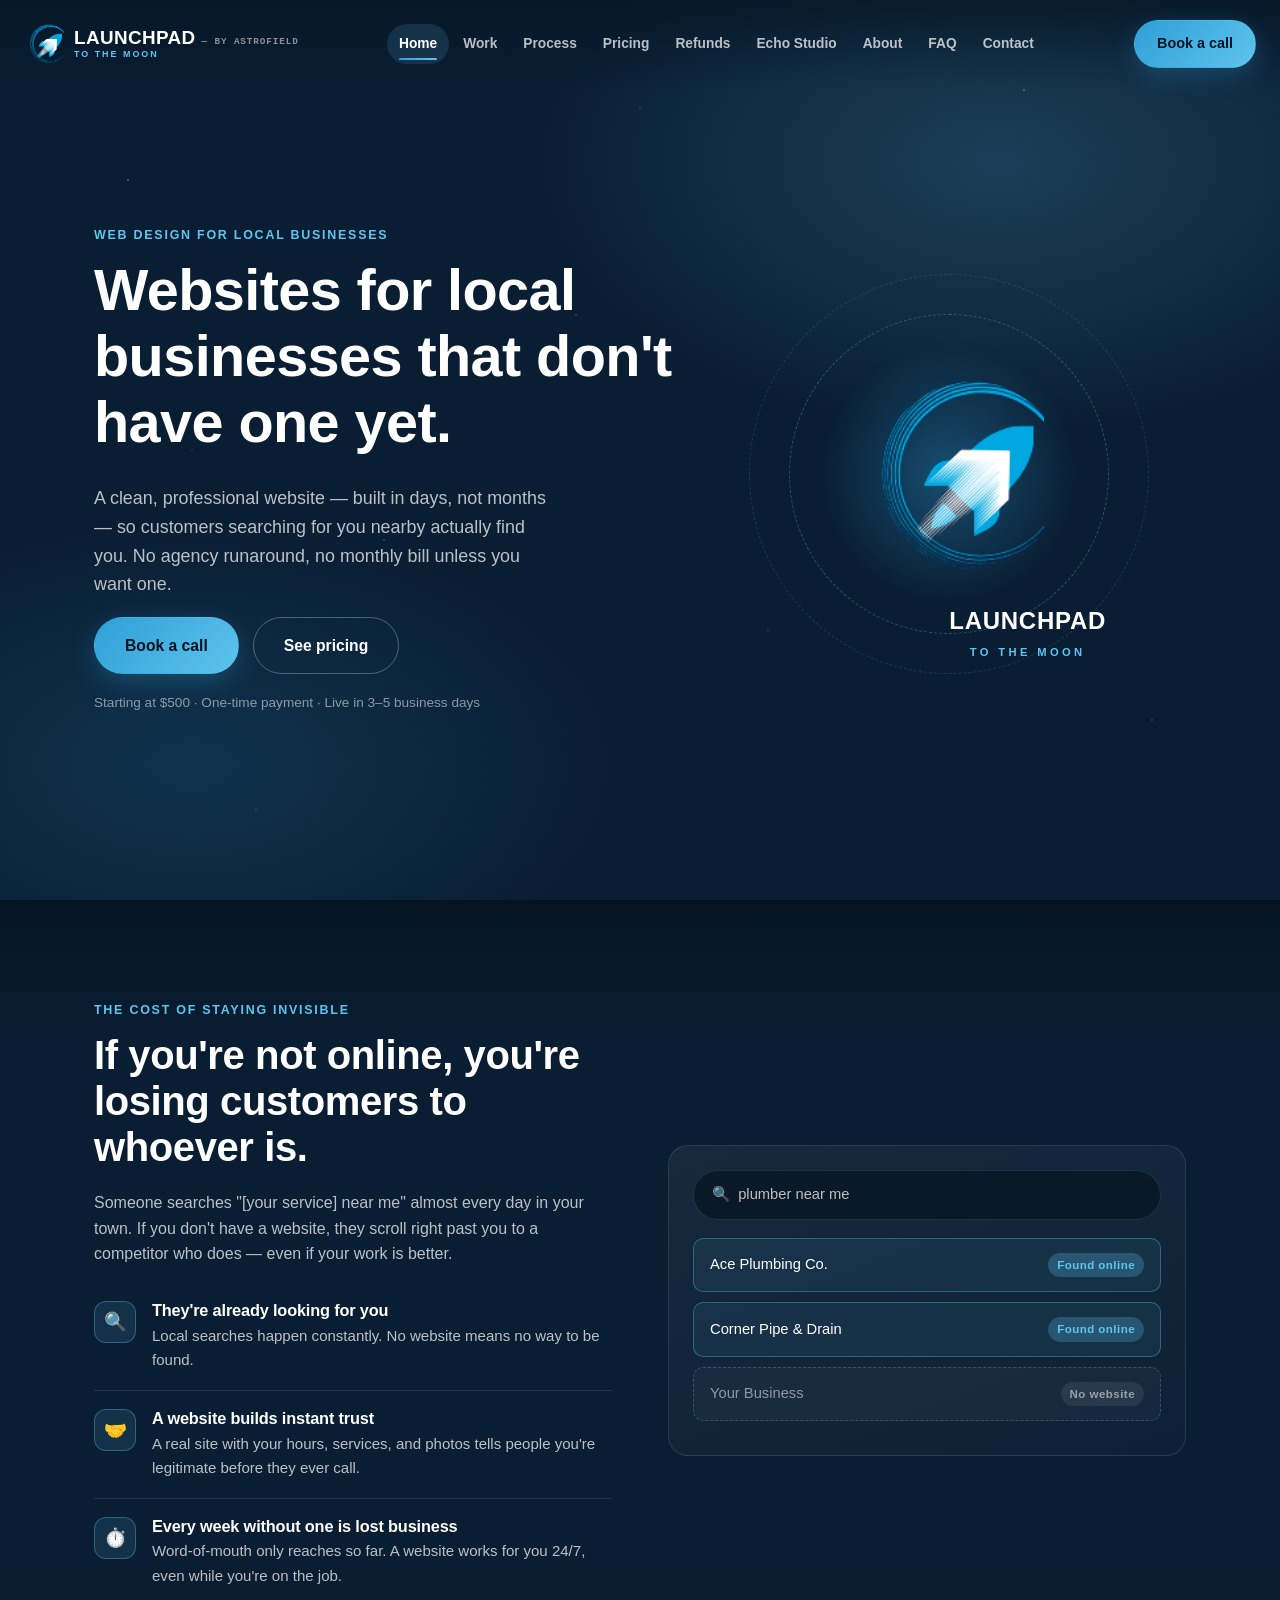
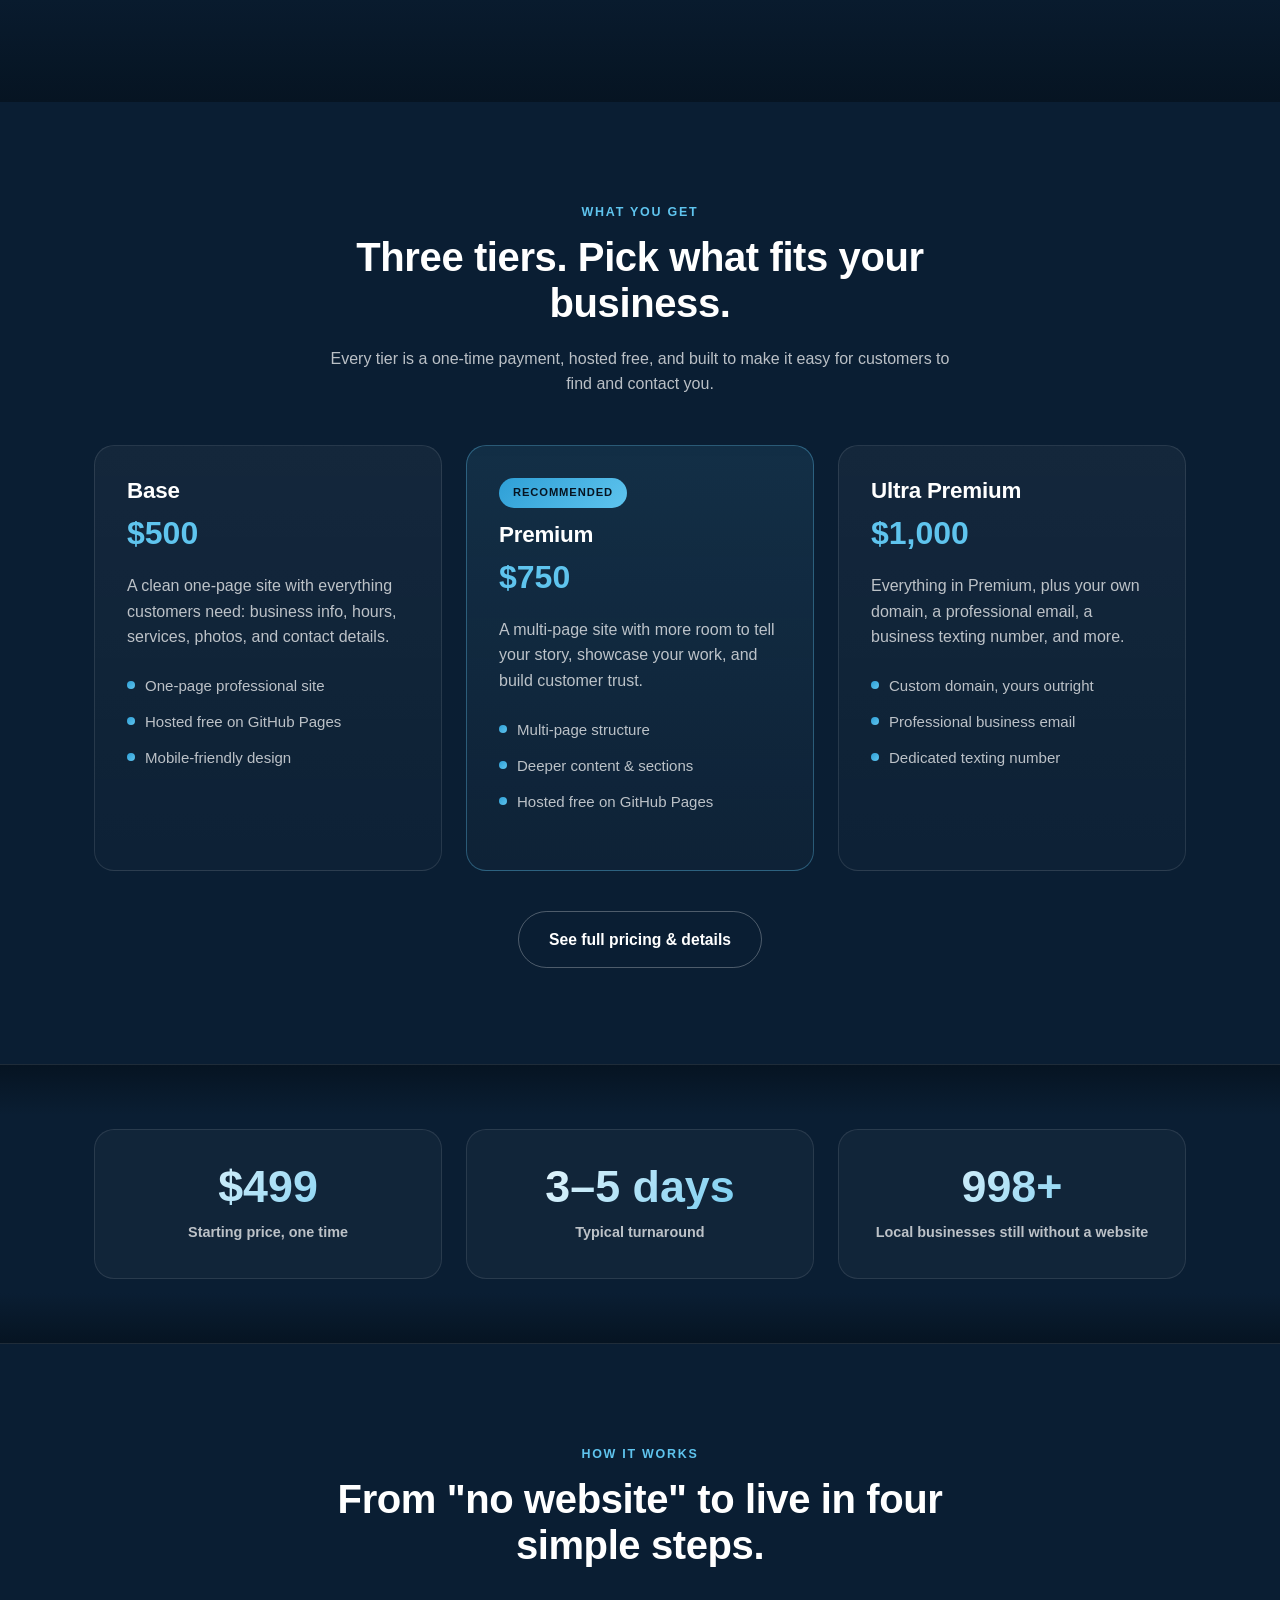
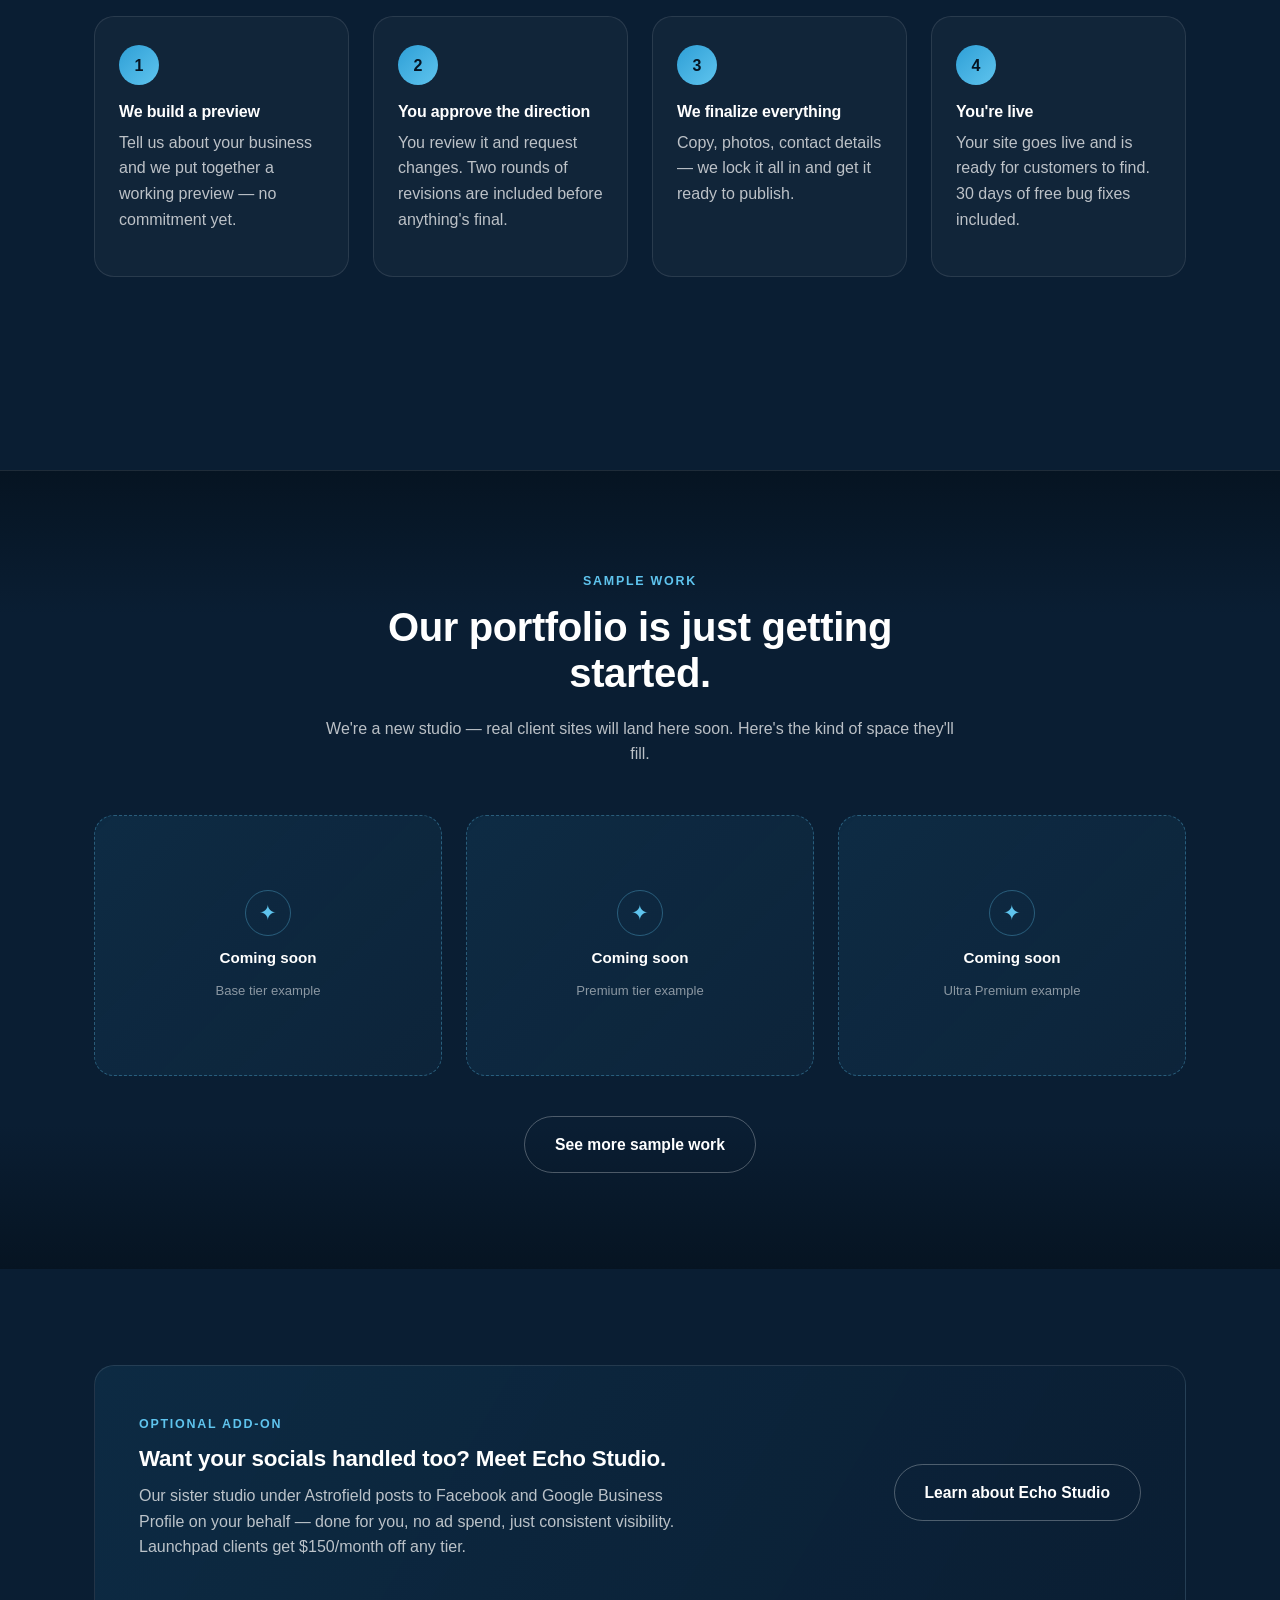
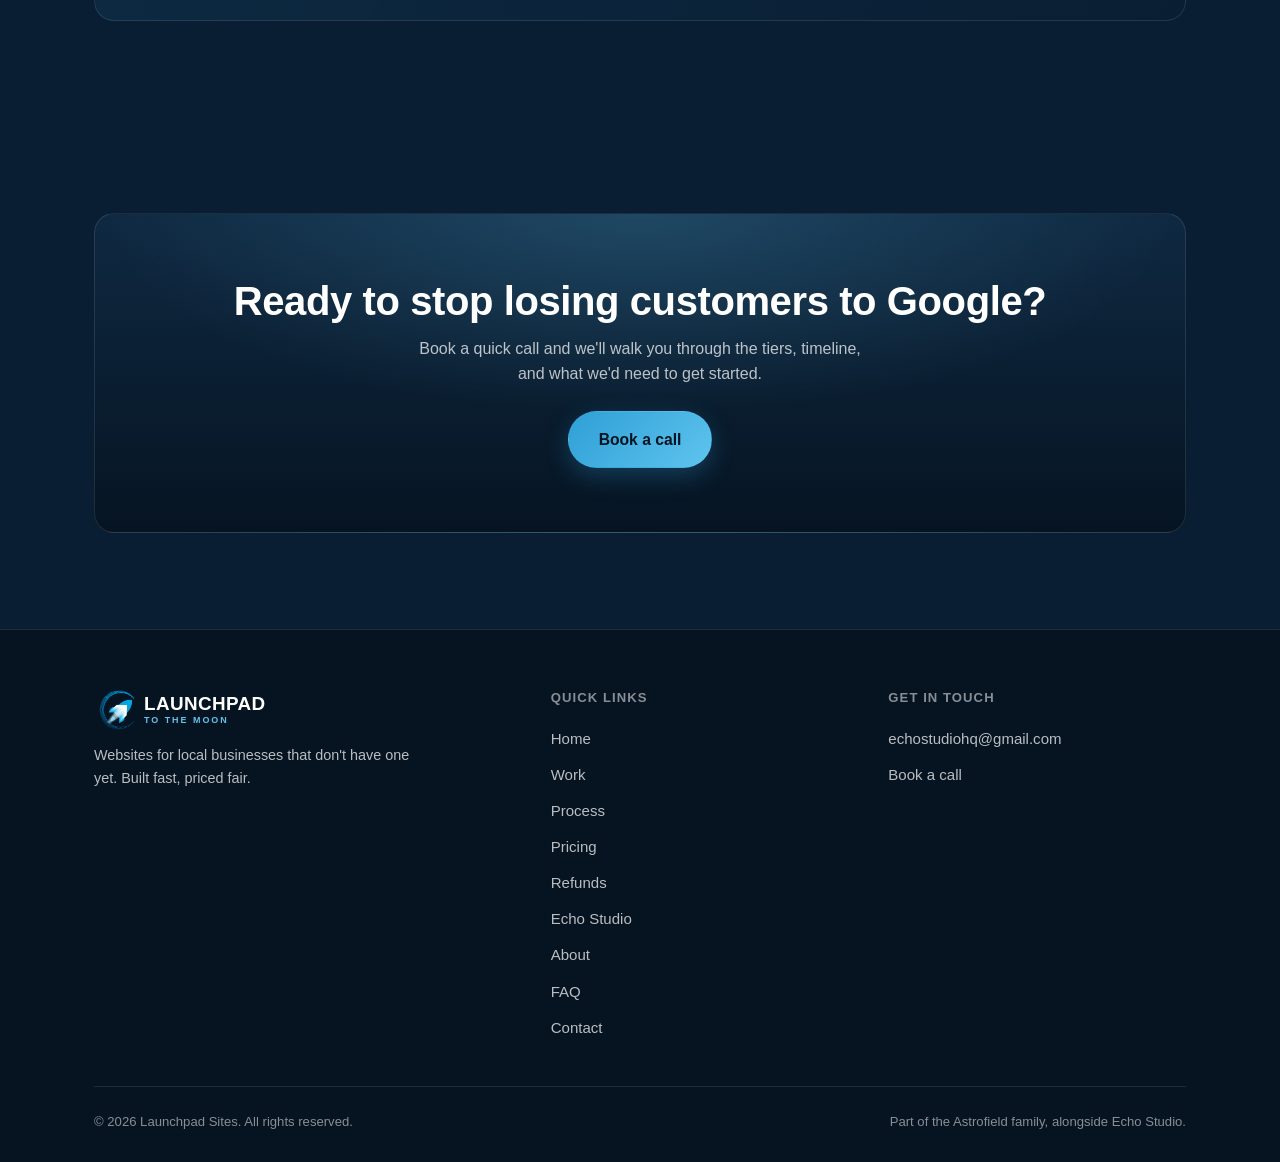
==== commit ff95de94: "Add files via upload" ====
--- a/index.html
+++ b/index.html
@@ -1,337 +1,337 @@
-<!DOCTYPE html>
-<html lang="en">
-<head>
-<meta charset="UTF-8">
-<meta name="viewport" content="width=device-width, initial-scale=1.0">
-<title>Launchpad Sites — Websites for Local Businesses</title>
-<meta name="description" content="Launchpad Sites builds fast, professional websites for local businesses that don't have one yet. Starting at $500, live in 3-5 business days.">
-<meta name="theme-color" content="#0A1E33">
-<link rel="icon" type="image/png" sizes="32x32" href="assets/img/favicon-32.png">
-<link rel="icon" type="image/png" sizes="16x16" href="assets/img/favicon-16.png">
-<link rel="apple-touch-icon" href="assets/img/favicon-180.png">
-<link rel="stylesheet" href="assets/css/styles.css">
-</head>
-<body>
-
-<header class="site-header">
-  <div class="nav-inner">
-    <a href="index.html" class="brand">
-      <img src="assets/img/rocket-mark.png" alt="" class="brand-mark" width="40" height="40">
-      <span class="brand-word">
-        <span class="word-row">
-          <span class="word">LAUNCHPAD</span>
-          <span class="parent-label">— BY ASTROFIELD</span>
-        </span>
-        <span class="tag">TO THE MOON</span>
-      </span>
-    </a>
-    <nav class="nav-links" id="nav-links">
-      <a href="index.html">Home</a>
-      <a href="work.html">Work</a>
-      <a href="process.html">Process</a>
-      <a href="pricing.html">Pricing</a>
-      <a href="refunds.html">Refunds</a>
-      <a href="echo-studio.html">Echo Studio</a>
-      <a href="about.html">About</a>
-      <a href="faq.html">FAQ</a>
-      <a href="contact.html">Contact</a>
-      <a href="contact.html" class="btn btn-primary btn-sm nav-book">Book a call</a>
-    </nav>
-    <div class="nav-cta">
-      <a href="contact.html" class="btn btn-primary btn-sm desktop-only">Book a call</a>
-      <button class="nav-toggle" id="nav-toggle" aria-label="Toggle navigation" aria-expanded="false">
-        <span></span><span></span><span></span>
-      </button>
-    </div>
-  </div>
-</header>
-
-<main>
-
-  <!-- ============ HERO ============ -->
-  <section class="hero">
-    <div class="hero-stars" data-parallax="0.06"></div>
-    <div class="container hero-grid">
-      <div class="hero-copy">
-        <span class="eyebrow">Web design for local businesses</span>
-        <h1>Websites for local businesses that don't have one yet.</h1>
-        <p class="hero-sub">A clean, professional website — built in days, not months — so customers searching for you nearby actually find you. No agency runaround, no monthly bill unless you want one.</p>
-        <div class="hero-ctas">
-          <a href="contact.html" class="btn btn-primary">Book a call</a>
-          <a href="pricing.html" class="btn btn-outline">See pricing</a>
-        </div>
-        <p class="hero-microcopy">Starting at $500 · One-time payment · Live in 3–5 business days</p>
-      </div>
-      <div class="hero-visual" data-parallax="-0.05">
-        <div class="launch-ring ring-2"></div>
-        <div class="launch-ring"></div>
-        <div class="launch-glow"></div>
-        <img src="assets/img/rocket-mark.png" alt="Launchpad rocket mark" class="rocket-mark" width="190" height="190">
-        <div class="hero-wordmark">
-          <span class="word">LAUNCHPAD</span>
-          <span class="tag">TO THE MOON</span>
-        </div>
-      </div>
-    </div>
-  </section>
-
-  <!-- ============ PROBLEM ============ -->
-  <section class="section panel-raised">
-    <div class="container split">
-      <div class="reveal">
-        <span class="eyebrow">The cost of staying invisible</span>
-        <h2>If you're not online, you're losing customers to whoever is.</h2>
-        <p>Someone searches "[your service] near me" almost every day in your town. If you don't have a website, they scroll right past you to a competitor who does — even if your work is better.</p>
-
-        <div class="icon-row">
-          <div class="icon-badge">🔍</div>
-          <div>
-            <h4>They're already looking for you</h4>
-            <p>Local searches happen constantly. No website means no way to be found.</p>
-          </div>
-        </div>
-        <div class="icon-row">
-          <div class="icon-badge">🤝</div>
-          <div>
-            <h4>A website builds instant trust</h4>
-            <p>A real site with your hours, services, and photos tells people you're legitimate before they ever call.</p>
-          </div>
-        </div>
-        <div class="icon-row">
-          <div class="icon-badge">⏱️</div>
-          <div>
-            <h4>Every week without one is lost business</h4>
-            <p>Word-of-mouth only reaches so far. A website works for you 24/7, even while you're on the job.</p>
-          </div>
-        </div>
-      </div>
-
-      <div class="reveal mock-search">
-        <div class="bar">🔍 &nbsp;plumber near me</div>
-        <div class="mock-result found">
-          <span>Ace Plumbing Co.</span>
-          <span class="mock-tag yes">Found online</span>
-        </div>
-        <div class="mock-result found">
-          <span>Corner Pipe &amp; Drain</span>
-          <span class="mock-tag yes">Found online</span>
-        </div>
-        <div class="mock-result missing">
-          <span>Your Business</span>
-          <span class="mock-tag no">No website</span>
-        </div>
-      </div>
-    </div>
-  </section>
-
-  <!-- ============ WHAT YOU GET ============ -->
-  <section class="section">
-    <div class="container">
-      <div class="section-head center reveal">
-        <span class="eyebrow">What you get</span>
-        <h2>Three tiers. Pick what fits your business.</h2>
-        <p>Every tier is a one-time payment, hosted free, and built to make it easy for customers to find and contact you.</p>
-      </div>
-
-      <div class="tier-grid">
-        <div class="card tier-card reveal">
-          <h3>Base</h3>
-          <div class="tier-price">$500</div>
-          <p>A clean one-page site with everything customers need: business info, hours, services, photos, and contact details.</p>
-          <ul>
-            <li>One-page professional site</li>
-            <li>Hosted free on GitHub Pages</li>
-            <li>Mobile-friendly design</li>
-          </ul>
-        </div>
-
-        <div class="card tier-card featured reveal">
-          <span class="badge">Recommended</span>
-          <h3>Premium</h3>
-          <div class="tier-price">$750</div>
-          <p>A multi-page site with more room to tell your story, showcase your work, and build customer trust.</p>
-          <ul>
-            <li>Multi-page structure</li>
-            <li>Deeper content &amp; sections</li>
-            <li>Hosted free on GitHub Pages</li>
-          </ul>
-        </div>
-
-        <div class="card tier-card reveal">
-          <h3>Ultra Premium</h3>
-          <div class="tier-price">$1,000</div>
-          <p>Everything in Premium, plus your own domain, a professional email, a business texting number, and more.</p>
-          <ul>
-            <li>Custom domain, yours outright</li>
-            <li>Professional business email</li>
-            <li>Dedicated texting number</li>
-          </ul>
-        </div>
-      </div>
-
-      <div class="text-center reveal" style="margin-top: 40px;">
-        <a href="pricing.html" class="btn btn-outline">See full pricing &amp; details</a>
-      </div>
-    </div>
-  </section>
-
-  <!-- ============ STATS ============ -->
-  <section class="section-tight panel-raised panel-line-top panel-line-bottom">
-    <div class="container">
-      <div class="stat-strip">
-        <div class="stat-box reveal">
-          <span class="stat-num" data-count-to="500" data-prefix="$">0</span>
-          <span class="stat-label">Starting price, one time</span>
-        </div>
-        <div class="stat-box reveal">
-          <span class="stat-num" data-count-to="5" data-suffix=" days" data-prefix="3–">0</span>
-          <span class="stat-label">Typical turnaround</span>
-        </div>
-        <div class="stat-box reveal">
-          <span class="stat-num" data-count-to="1000" data-suffix="+">0</span>
-          <span class="stat-label">Local businesses still without a website</span>
-        </div>
-      </div>
-    </div>
-  </section>
-
-  <!-- ============ HOW IT WORKS ============ -->
-  <section class="section">
-    <div class="container">
-      <div class="section-head center reveal">
-        <span class="eyebrow">How it works</span>
-        <h2>From "no website" to live in four simple steps.</h2>
-      </div>
-
-      <div class="steps">
-        <div class="step reveal">
-          <div class="step-num">1</div>
-          <h4>We build a preview</h4>
-          <p>Tell us about your business and we put together a working preview — no commitment yet.</p>
-        </div>
-        <div class="step reveal">
-          <div class="step-num">2</div>
-          <h4>You approve the direction</h4>
-          <p>You review it and request changes. Two rounds of revisions are included before anything's final.</p>
-        </div>
-        <div class="step reveal">
-          <div class="step-num">3</div>
-          <h4>We finalize everything</h4>
-          <p>Copy, photos, contact details — we lock it all in and get it ready to publish.</p>
-        </div>
-        <div class="step reveal">
-          <div class="step-num">4</div>
-          <h4>You're live</h4>
-          <p>Your site goes live and is ready for customers to find. 30 days of free bug fixes included.</p>
-        </div>
-      </div>
-
-      <div class="text-center reveal" style="margin-top: 40px;">
-        <a href="process.html" class="btn btn-outline">See the full process</a>
-      </div>
-    </div>
-  </section>
-
-  <!-- ============ PORTFOLIO ============ -->
-  <section class="section panel-raised panel-line-top">
-    <div class="container">
-      <div class="section-head center reveal">
-        <span class="eyebrow">Sample work</span>
-        <h2>Our portfolio is just getting started.</h2>
-        <p>We're a new studio — real client sites will land here soon. Here's the kind of space they'll fill.</p>
-      </div>
-
-      <div class="portfolio-grid">
-        <div class="portfolio-card reveal">
-          <div class="ph-icon">✦</div>
-          <strong>Coming soon</strong>
-          <span>Base tier example</span>
-        </div>
-        <div class="portfolio-card reveal">
-          <div class="ph-icon">✦</div>
-          <strong>Coming soon</strong>
-          <span>Premium tier example</span>
-        </div>
-        <div class="portfolio-card reveal">
-          <div class="ph-icon">✦</div>
-          <strong>Coming soon</strong>
-          <span>Ultra Premium example</span>
-        </div>
-      </div>
-
-      <div class="text-center reveal" style="margin-top: 40px;">
-        <a href="work.html" class="btn btn-outline">See more sample work</a>
-      </div>
-    </div>
-  </section>
-
-  <!-- ============ ECHO STUDIO TEASER ============ -->
-  <section class="section">
-    <div class="container">
-      <div class="teaser reveal">
-        <div class="teaser-text">
-          <span class="eyebrow">Optional add-on</span>
-          <h3>Want your socials handled too? Meet Echo Studio.</h3>
-          <p>Our sister studio under Astrofield posts to Facebook and Google Business Profile on your behalf — done for you, no ad spend, just consistent visibility. Launchpad clients get $150/month off any tier.</p>
-        </div>
-        <a href="echo-studio.html" class="btn btn-outline">Learn about Echo Studio</a>
-      </div>
-    </div>
-  </section>
-
-  <!-- ============ FINAL CTA ============ -->
-  <section class="section">
-    <div class="container">
-      <div class="cta-banner reveal">
-        <h2>Ready to stop losing customers to Google?</h2>
-        <p>Book a quick call and we'll walk you through the tiers, timeline, and what we'd need to get started.</p>
-        <div class="hero-ctas" style="justify-content: center; margin-top: 24px;">
-          <a href="contact.html" class="btn btn-primary">Book a call</a>
-        </div>
-      </div>
-    </div>
-  </section>
-
-</main>
-
-<footer class="site-footer">
-  <div class="container">
-    <div class="footer-grid">
-      <div class="footer-brand">
-        <a href="index.html" class="brand">
-          <img src="assets/img/rocket-mark.png" alt="Launchpad Sites" class="brand-mark" width="36" height="36">
-          <span class="brand-word">
-            <span class="word">LAUNCHPAD</span>
-            <span class="tag">TO THE MOON</span>
-          </span>
-        </a>
-        <p>Websites for local businesses that don't have one yet. Built fast, priced fair.</p>
-      </div>
-      <div class="footer-col">
-        <h4>Quick Links</h4>
-        <a href="index.html">Home</a>
-        <a href="work.html">Work</a>
-        <a href="process.html">Process</a>
-        <a href="pricing.html">Pricing</a>
-        <a href="refunds.html">Refunds</a>
-        <a href="echo-studio.html">Echo Studio</a>
-        <a href="about.html">About</a>
-        <a href="faq.html">FAQ</a>
-        <a href="contact.html">Contact</a>
-      </div>
-      <div class="footer-col">
-        <h4>Get in touch</h4>
-        <a href="mailto:hello@launchpadsites.com">hello@launchpadsites.com</a>
-        <a href="contact.html">Book a call</a>
-      </div>
-    </div>
-    <div class="footer-bottom">
-      <span>© 2026 Launchpad Sites. All rights reserved.</span>
-      <span>Part of the Astrofield family, alongside Echo Studio.</span>
-    </div>
-  </div>
-</footer>
-
-<script src="assets/js/main.js"></script>
-</body>
-</html>
+<!DOCTYPE html>
+<html lang="en">
+<head>
+<meta charset="UTF-8">
+<meta name="viewport" content="width=device-width, initial-scale=1.0">
+<title>Launchpad Sites — Websites for Local Businesses</title>
+<meta name="description" content="Launchpad Sites builds fast, professional websites for local businesses that don't have one yet. Starting at $500, live in 3-5 business days.">
+<meta name="theme-color" content="#0A1E33">
+<link rel="icon" type="image/png" sizes="32x32" href="assets/img/favicon-32.png">
+<link rel="icon" type="image/png" sizes="16x16" href="assets/img/favicon-16.png">
+<link rel="apple-touch-icon" href="assets/img/favicon-180.png">
+<link rel="stylesheet" href="assets/css/styles.css">
+</head>
+<body>
+
+<header class="site-header">
+  <div class="nav-inner">
+    <a href="index.html" class="brand">
+      <img src="assets/img/rocket-mark.png" alt="" class="brand-mark" width="40" height="40">
+      <span class="brand-word">
+        <span class="word-row">
+          <span class="word">LAUNCHPAD</span>
+          <span class="parent-label">— BY ASTROFIELD</span>
+        </span>
+        <span class="tag">TO THE MOON</span>
+      </span>
+    </a>
+    <nav class="nav-links" id="nav-links">
+      <a href="index.html">Home</a>
+      <a href="work.html">Work</a>
+      <a href="process.html">Process</a>
+      <a href="pricing.html">Pricing</a>
+      <a href="refunds.html">Refunds</a>
+      <a href="echo-studio.html">Echo Studio</a>
+      <a href="about.html">About</a>
+      <a href="faq.html">FAQ</a>
+      <a href="contact.html">Contact</a>
+      <a href="contact.html" class="btn btn-primary btn-sm nav-book">Book a call</a>
+    </nav>
+    <div class="nav-cta">
+      <a href="contact.html" class="btn btn-primary btn-sm desktop-only">Book a call</a>
+      <button class="nav-toggle" id="nav-toggle" aria-label="Toggle navigation" aria-expanded="false">
+        <span></span><span></span><span></span>
+      </button>
+    </div>
+  </div>
+</header>
+
+<main>
+
+  <!-- ============ HERO ============ -->
+  <section class="hero">
+    <div class="hero-stars" data-parallax="0.06"></div>
+    <div class="container hero-grid">
+      <div class="hero-copy">
+        <span class="eyebrow">Web design for local businesses</span>
+        <h1>Websites for local businesses that don't have one yet.</h1>
+        <p class="hero-sub">A clean, professional website — built in days, not months — so customers searching for you nearby actually find you. No agency runaround, no monthly bill unless you want one.</p>
+        <div class="hero-ctas">
+          <a href="contact.html" class="btn btn-primary">Book a call</a>
+          <a href="pricing.html" class="btn btn-outline">See pricing</a>
+        </div>
+        <p class="hero-microcopy">Starting at $500 · One-time payment · Live in 3–5 business days</p>
+      </div>
+      <div class="hero-visual" data-parallax="-0.05">
+        <div class="launch-ring ring-2"></div>
+        <div class="launch-ring"></div>
+        <div class="launch-glow"></div>
+        <img src="assets/img/rocket-mark.png" alt="Launchpad rocket mark" class="rocket-mark" width="190" height="190">
+        <div class="hero-wordmark">
+          <span class="word">LAUNCHPAD</span>
+          <span class="tag">TO THE MOON</span>
+        </div>
+      </div>
+    </div>
+  </section>
+
+  <!-- ============ PROBLEM ============ -->
+  <section class="section panel-raised">
+    <div class="container split">
+      <div class="reveal">
+        <span class="eyebrow">The cost of staying invisible</span>
+        <h2>If you're not online, you're losing customers to whoever is.</h2>
+        <p>Someone searches "[your service] near me" almost every day in your town. If you don't have a website, they scroll right past you to a competitor who does — even if your work is better.</p>
+
+        <div class="icon-row">
+          <div class="icon-badge">🔍</div>
+          <div>
+            <h4>They're already looking for you</h4>
+            <p>Local searches happen constantly. No website means no way to be found.</p>
+          </div>
+        </div>
+        <div class="icon-row">
+          <div class="icon-badge">🤝</div>
+          <div>
+            <h4>A website builds instant trust</h4>
+            <p>A real site with your hours, services, and photos tells people you're legitimate before they ever call.</p>
+          </div>
+        </div>
+        <div class="icon-row">
+          <div class="icon-badge">⏱️</div>
+          <div>
+            <h4>Every week without one is lost business</h4>
+            <p>Word-of-mouth only reaches so far. A website works for you 24/7, even while you're on the job.</p>
+          </div>
+        </div>
+      </div>
+
+      <div class="reveal mock-search">
+        <div class="bar">🔍 &nbsp;plumber near me</div>
+        <div class="mock-result found">
+          <span>Ace Plumbing Co.</span>
+          <span class="mock-tag yes">Found online</span>
+        </div>
+        <div class="mock-result found">
+          <span>Corner Pipe &amp; Drain</span>
+          <span class="mock-tag yes">Found online</span>
+        </div>
+        <div class="mock-result missing">
+          <span>Your Business</span>
+          <span class="mock-tag no">No website</span>
+        </div>
+      </div>
+    </div>
+  </section>
+
+  <!-- ============ WHAT YOU GET ============ -->
+  <section class="section">
+    <div class="container">
+      <div class="section-head center reveal">
+        <span class="eyebrow">What you get</span>
+        <h2>Three tiers. Pick what fits your business.</h2>
+        <p>Every tier is a one-time payment, hosted free, and built to make it easy for customers to find and contact you.</p>
+      </div>
+
+      <div class="tier-grid">
+        <div class="card tier-card reveal">
+          <h3>Base</h3>
+          <div class="tier-price">$500</div>
+          <p>A clean one-page site with everything customers need: business info, hours, services, photos, and contact details.</p>
+          <ul>
+            <li>One-page professional site</li>
+            <li>Hosted free on GitHub Pages</li>
+            <li>Mobile-friendly design</li>
+          </ul>
+        </div>
+
+        <div class="card tier-card featured reveal">
+          <span class="badge">Recommended</span>
+          <h3>Premium</h3>
+          <div class="tier-price">$750</div>
+          <p>A multi-page site with more room to tell your story, showcase your work, and build customer trust.</p>
+          <ul>
+            <li>Multi-page structure</li>
+            <li>Deeper content &amp; sections</li>
+            <li>Hosted free on GitHub Pages</li>
+          </ul>
+        </div>
+
+        <div class="card tier-card reveal">
+          <h3>Ultra Premium</h3>
+          <div class="tier-price">$1,000</div>
+          <p>Everything in Premium, plus your own domain, a professional email, a business texting number, and more.</p>
+          <ul>
+            <li>Custom domain, yours outright</li>
+            <li>Professional business email</li>
+            <li>Dedicated texting number</li>
+          </ul>
+        </div>
+      </div>
+
+      <div class="text-center reveal" style="margin-top: 40px;">
+        <a href="pricing.html" class="btn btn-outline">See full pricing &amp; details</a>
+      </div>
+    </div>
+  </section>
+
+  <!-- ============ STATS ============ -->
+  <section class="section-tight panel-raised panel-line-top panel-line-bottom">
+    <div class="container">
+      <div class="stat-strip">
+        <div class="stat-box reveal">
+          <span class="stat-num" data-count-to="500" data-prefix="$">0</span>
+          <span class="stat-label">Starting price, one time</span>
+        </div>
+        <div class="stat-box reveal">
+          <span class="stat-num" data-count-to="5" data-suffix=" days" data-prefix="3–">0</span>
+          <span class="stat-label">Typical turnaround</span>
+        </div>
+        <div class="stat-box reveal">
+          <span class="stat-num" data-count-to="1000" data-suffix="+">0</span>
+          <span class="stat-label">Local businesses still without a website</span>
+        </div>
+      </div>
+    </div>
+  </section>
+
+  <!-- ============ HOW IT WORKS ============ -->
+  <section class="section">
+    <div class="container">
+      <div class="section-head center reveal">
+        <span class="eyebrow">How it works</span>
+        <h2>From "no website" to live in four simple steps.</h2>
+      </div>
+
+      <div class="steps">
+        <div class="step reveal">
+          <div class="step-num">1</div>
+          <h4>We build a preview</h4>
+          <p>Tell us about your business and we put together a working preview — no commitment yet.</p>
+        </div>
+        <div class="step reveal">
+          <div class="step-num">2</div>
+          <h4>You approve the direction</h4>
+          <p>You review it and request changes. Two rounds of revisions are included before anything's final.</p>
+        </div>
+        <div class="step reveal">
+          <div class="step-num">3</div>
+          <h4>We finalize everything</h4>
+          <p>Copy, photos, contact details — we lock it all in and get it ready to publish.</p>
+        </div>
+        <div class="step reveal">
+          <div class="step-num">4</div>
+          <h4>You're live</h4>
+          <p>Your site goes live and is ready for customers to find. 30 days of free bug fixes included.</p>
+        </div>
+      </div>
+
+      <div class="text-center reveal" style="margin-top: 40px;">
+        <a href="process.html" class="btn btn-outline">See the full process</a>
+      </div>
+    </div>
+  </section>
+
+  <!-- ============ PORTFOLIO ============ -->
+  <section class="section panel-raised panel-line-top">
+    <div class="container">
+      <div class="section-head center reveal">
+        <span class="eyebrow">Sample work</span>
+        <h2>Our portfolio is just getting started.</h2>
+        <p>We're a new studio — real client sites will land here soon. Here's the kind of space they'll fill.</p>
+      </div>
+
+      <div class="portfolio-grid">
+        <div class="portfolio-card reveal">
+          <div class="ph-icon">✦</div>
+          <strong>Coming soon</strong>
+          <span>Base tier example</span>
+        </div>
+        <div class="portfolio-card reveal">
+          <div class="ph-icon">✦</div>
+          <strong>Coming soon</strong>
+          <span>Premium tier example</span>
+        </div>
+        <div class="portfolio-card reveal">
+          <div class="ph-icon">✦</div>
+          <strong>Coming soon</strong>
+          <span>Ultra Premium example</span>
+        </div>
+      </div>
+
+      <div class="text-center reveal" style="margin-top: 40px;">
+        <a href="work.html" class="btn btn-outline">See more sample work</a>
+      </div>
+    </div>
+  </section>
+
+  <!-- ============ ECHO STUDIO TEASER ============ -->
+  <section class="section">
+    <div class="container">
+      <div class="teaser reveal">
+        <div class="teaser-text">
+          <span class="eyebrow">Optional add-on</span>
+          <h3>Want your socials handled too? Meet Echo Studio.</h3>
+          <p>Our sister studio under Astrofield posts to Facebook and Google Business Profile on your behalf — done for you, no ad spend, just consistent visibility. Launchpad clients get $150/month off any tier.</p>
+        </div>
+        <a href="echo-studio.html" class="btn btn-outline">Learn about Echo Studio</a>
+      </div>
+    </div>
+  </section>
+
+  <!-- ============ FINAL CTA ============ -->
+  <section class="section">
+    <div class="container">
+      <div class="cta-banner reveal">
+        <h2>Ready to stop losing customers to Google?</h2>
+        <p>Book a quick call and we'll walk you through the tiers, timeline, and what we'd need to get started.</p>
+        <div class="hero-ctas" style="justify-content: center; margin-top: 24px;">
+          <a href="contact.html" class="btn btn-primary">Book a call</a>
+        </div>
+      </div>
+    </div>
+  </section>
+
+</main>
+
+<footer class="site-footer">
+  <div class="container">
+    <div class="footer-grid">
+      <div class="footer-brand">
+        <a href="index.html" class="brand">
+          <img src="assets/img/rocket-mark.png" alt="Launchpad Sites" class="brand-mark" width="36" height="36">
+          <span class="brand-word">
+            <span class="word">LAUNCHPAD</span>
+            <span class="tag">TO THE MOON</span>
+          </span>
+        </a>
+        <p>Websites for local businesses that don't have one yet. Built fast, priced fair.</p>
+      </div>
+      <div class="footer-col">
+        <h4>Quick Links</h4>
+        <a href="index.html">Home</a>
+        <a href="work.html">Work</a>
+        <a href="process.html">Process</a>
+        <a href="pricing.html">Pricing</a>
+        <a href="refunds.html">Refunds</a>
+        <a href="echo-studio.html">Echo Studio</a>
+        <a href="about.html">About</a>
+        <a href="faq.html">FAQ</a>
+        <a href="contact.html">Contact</a>
+      </div>
+      <div class="footer-col">
+        <h4>Get in touch</h4>
+        <a href="mailto:echostudiohq@gmail.com">echostudiohq@gmail.com</a>
+        <a href="contact.html">Book a call</a>
+      </div>
+    </div>
+    <div class="footer-bottom">
+      <span>© 2026 Launchpad Sites. All rights reserved.</span>
+      <span>Part of the Astrofield family, alongside Echo Studio.</span>
+    </div>
+  </div>
+</footer>
+
+<script src="assets/js/main.js"></script>
+</body>
+</html>
